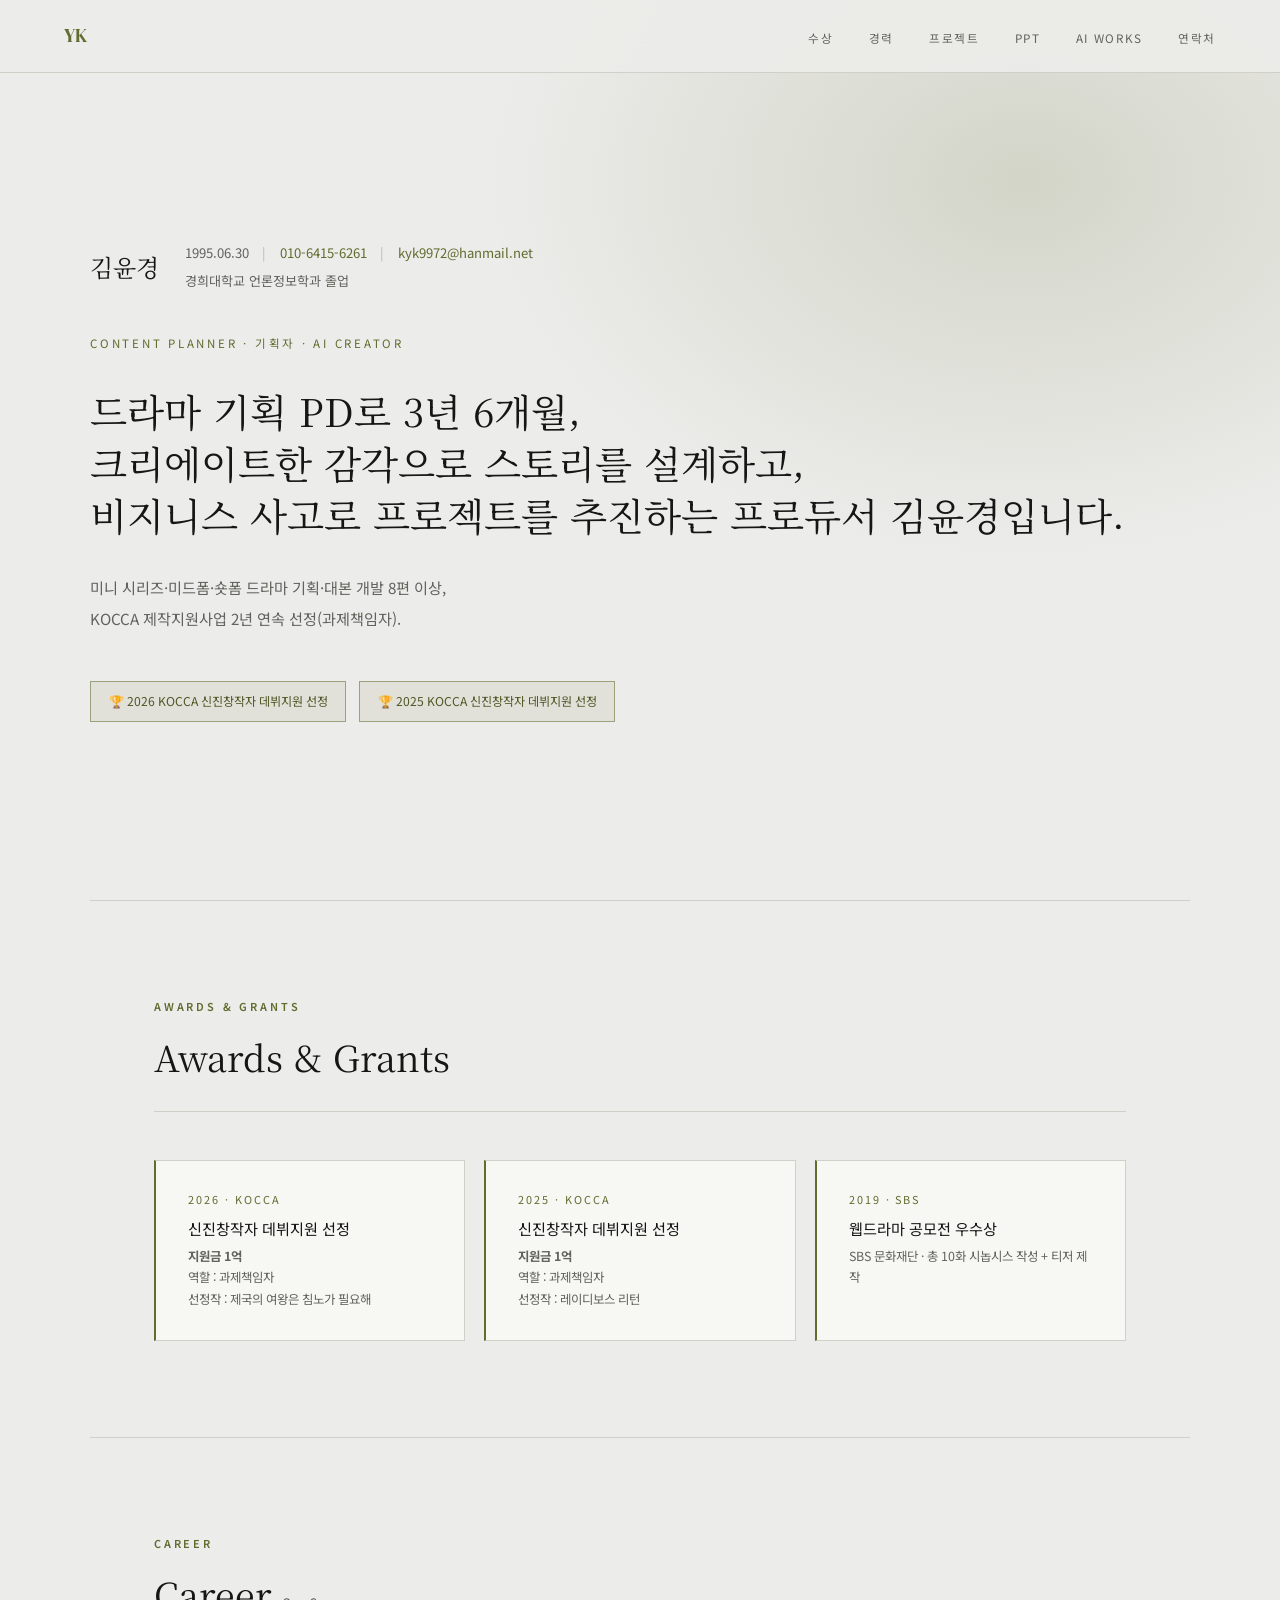
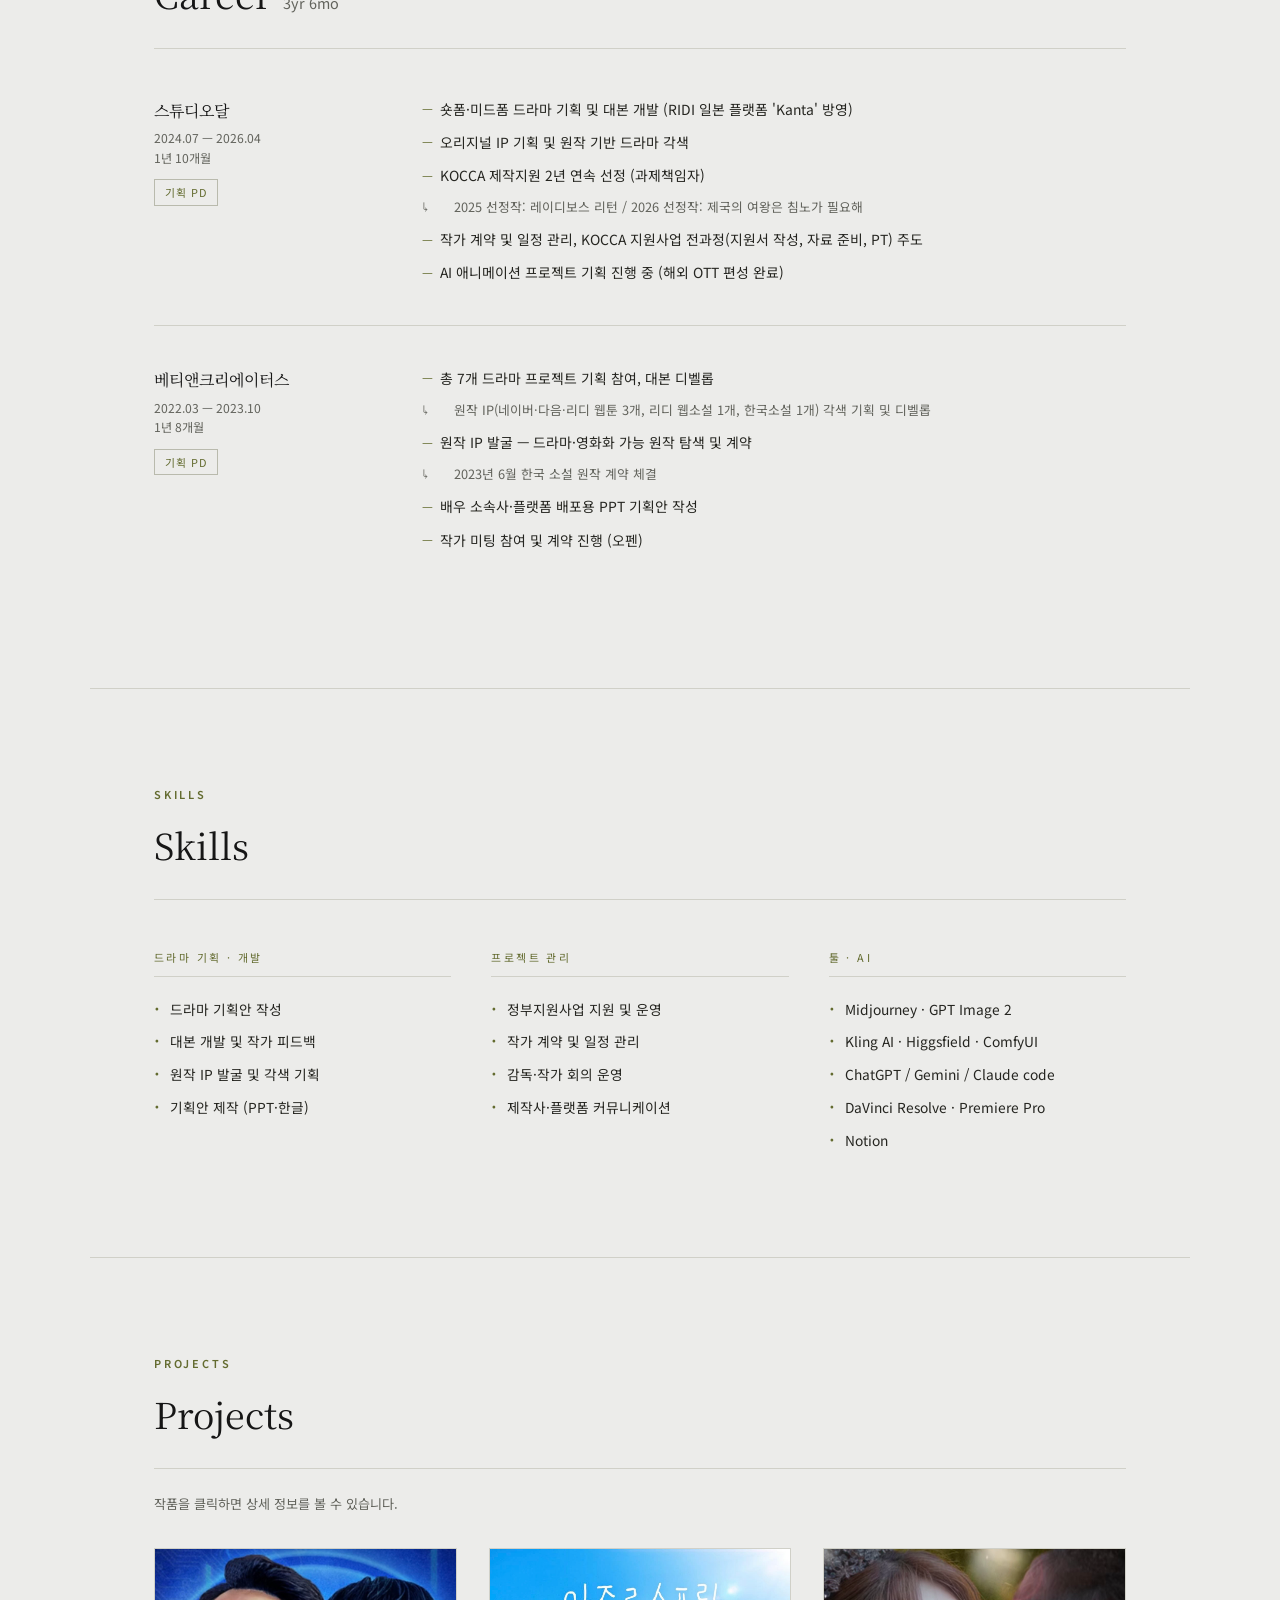
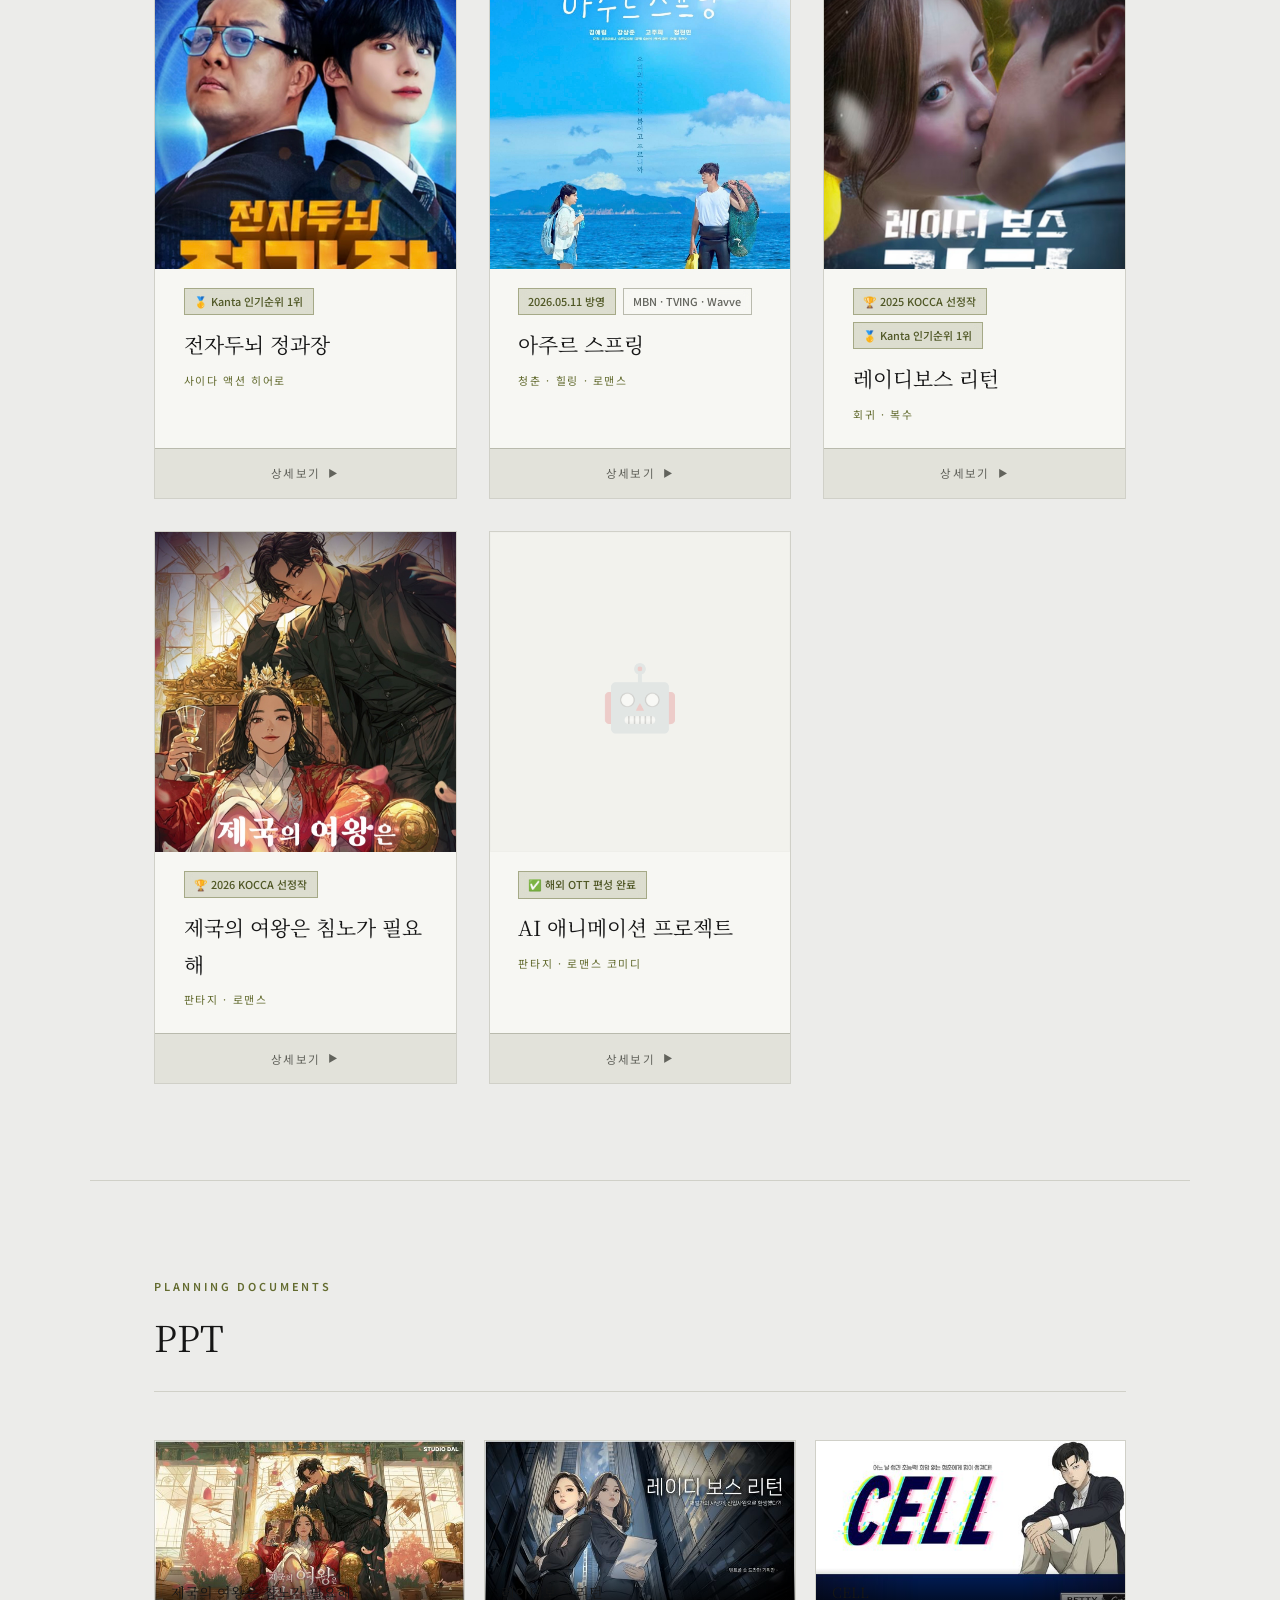
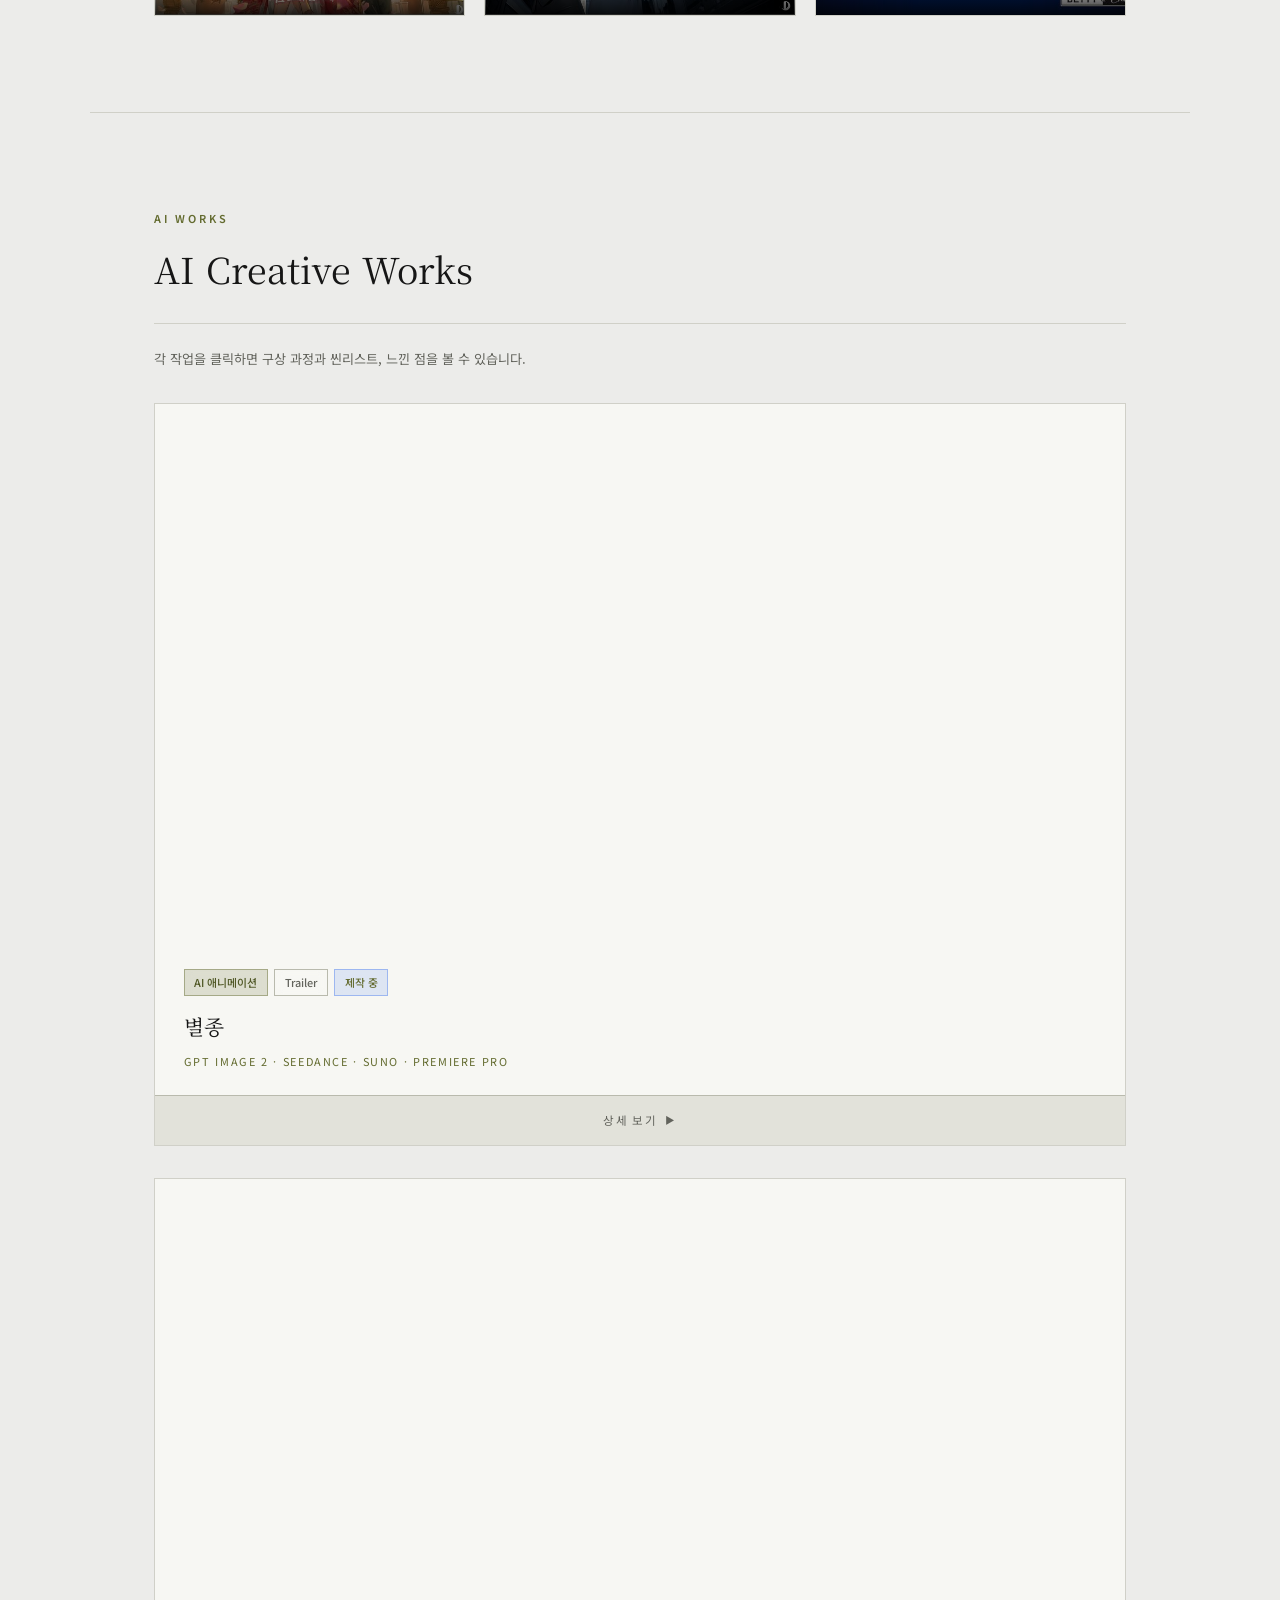
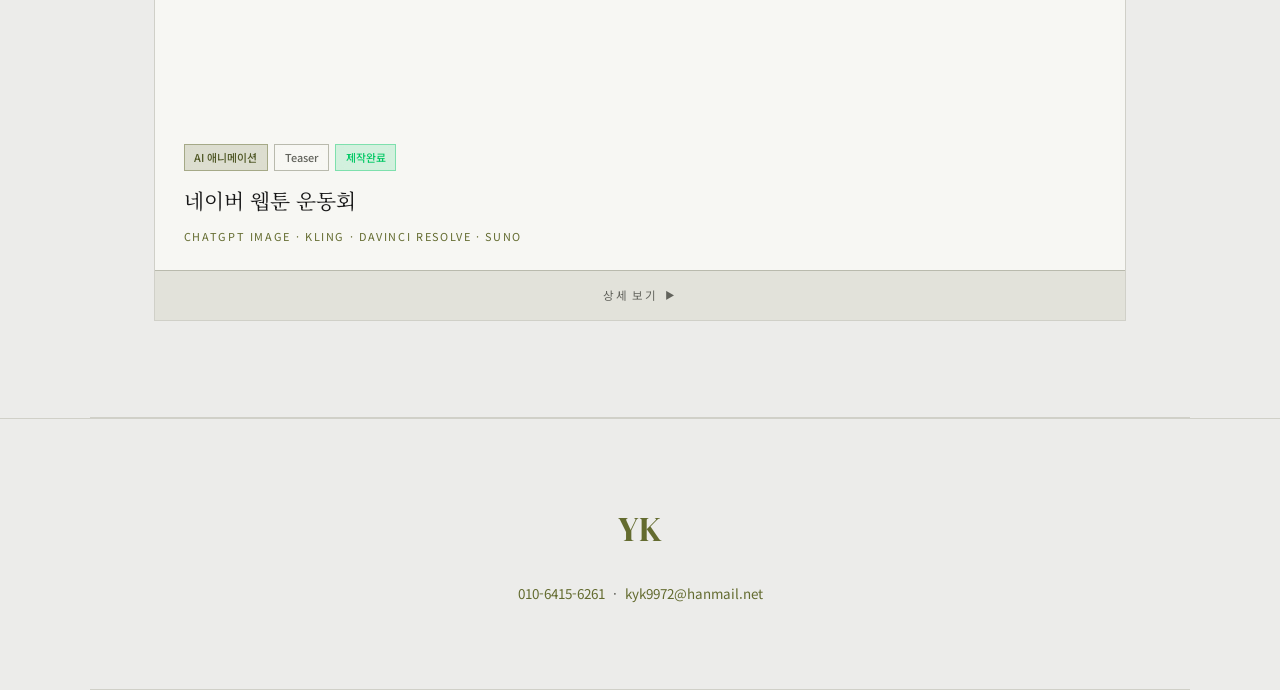
==== index.html @ 7121dbcb "Update studio dal career period" ====
<!DOCTYPE html>
<html lang="ko">
<head>
<meta charset="UTF-8">
<meta name="viewport" content="width=device-width, initial-scale=1.0">
<title>김윤경 | 기획자 · AI 크리에이터</title>
<link href="https://fonts.googleapis.com/css2?family=Noto+Serif+KR:wght@300;400;600&family=DM+Serif+Display:ital@0;1&family=Noto+Sans+KR:wght@300;400;500&display=swap" rel="stylesheet">
<style>
  :root {
    --bg:#ececea;--bg2:#f7f7f3;--bg3:#e2e2da;
    --cream:#161616;--gold:#636b2f;--gold-light:#4f5725;
    --text:#252520;--muted:#62635c;--border:#d0d0c8;--border2:#b9baad;
    --tx:#161616;
  }
  *{margin:0;padding:0;box-sizing:border-box;}
  html{scroll-behavior:smooth;}
  body{background:var(--bg);color:var(--text);font-family:'Noto Sans KR',sans-serif;font-weight:400;line-height:1.75;overflow-x:hidden;}

  nav{position:fixed;top:0;left:0;right:0;z-index:200;display:flex;justify-content:space-between;align-items:center;padding:1.2rem 4rem;background:rgba(236,236,234,0.92);backdrop-filter:blur(16px);border-bottom:1px solid var(--border);}
  .nav-logo{font-family:'DM Serif Display',serif;font-size:1.2rem;color:var(--gold);text-decoration:none;}
  .nav-links{display:flex;gap:2.2rem;list-style:none;}
  .nav-links a{color:var(--muted);text-decoration:none;font-size:0.73rem;letter-spacing:0.14em;text-transform:uppercase;transition:color 0.25s;}
  .nav-links a:hover{color:var(--gold);}

  .hero{min-height:100vh;display:flex;align-items:center;padding:9rem 4rem 5rem;position:relative;overflow:hidden;}
  .hero-bg{position:absolute;inset:0;pointer-events:none;background:radial-gradient(ellipse 60% 60% at 80% 20%,rgba(99,107,47,0.18) 0%,transparent 70%);}
  .hero-inner{max-width:1100px;margin:0 auto;width:100%;}
  .profile-info-bar{display:flex;align-items:center;gap:1.2rem;margin-bottom:2.5rem;opacity:0;animation:fadeUp 0.9s ease forwards 0.05s;} .pib-right{display:flex;flex-direction:column;gap:0.3rem;}
  .pib-name{font-family:'Noto Serif KR',serif;font-size:1.5rem;color:var(--cream);font-weight:400;margin-right:0.4rem;}
  .pib-divider{color:var(--border2);margin:0 0.6rem;}
  .pib-item{font-size:0.82rem;color:var(--muted);}
  .pib-item a{color:var(--gold);text-decoration:none;}
  .hero-eyebrow{font-size:0.72rem;letter-spacing:0.24em;text-transform:uppercase;color:var(--gold);margin-bottom:2rem;opacity:0;animation:fadeUp 0.9s ease forwards 0.1s;}
  .hero-title{font-family:'Noto Serif KR',serif;font-size:clamp(1.6rem,3vw,2.6rem);font-weight:400;line-height:1.35;color:var(--cream);margin-bottom:2rem;opacity:0;animation:fadeUp 0.9s ease forwards 0.3s;}
  .hero-title em{font-style:italic;color:var(--gold);font-family:'DM Serif Display',serif;}
  .hero-desc{font-size:0.95rem;color:var(--muted);max-width:520px;line-height:2;margin-bottom:3rem;opacity:0;animation:fadeUp 0.9s ease forwards 0.5s;}
  .hero-badges{display:flex;flex-wrap:wrap;gap:0.8rem;opacity:0;animation:fadeUp 0.9s ease forwards 0.7s;}
  .badge{display:inline-flex;align-items:center;gap:0.4rem;padding:0.55rem 1.1rem;border:1px solid rgba(99,107,47,0.55);font-size:0.76rem;color:var(--gold-light);background:rgba(99,107,47,0.08);}

  .sw{max-width:1100px;margin:0 auto;padding:6rem 4rem;}
  .sd{max-width:1100px;margin:0 auto;height:1px;background:var(--border);}
  .sl{font-size:0.68rem;letter-spacing:0.26em;text-transform:uppercase;color:var(--gold);margin-bottom:0.6rem;font-weight:600;}
  .st{font-family:'Noto Serif KR',serif;font-size:clamp(1.7rem,2.8vw,2.4rem);font-weight:400;color:var(--cream);margin-bottom:3rem;padding-bottom:1.4rem;border-bottom:1px solid var(--border);}

  .awards-grid{display:grid;grid-template-columns:repeat(auto-fit,minmax(260px,1fr));gap:1.2rem;}
  .award-card{padding:1.8rem 2rem;border:1px solid var(--border);border-left:2px solid var(--gold);background:var(--bg2);transition:transform 0.3s;}
  .award-card:hover{transform:translateX(5px);}
  .award-year{font-size:0.68rem;letter-spacing:0.18em;color:var(--gold);margin-bottom:0.4rem;text-transform:uppercase;}
  .award-name{font-size:0.95rem;color:var(--cream);font-weight:400;margin-bottom:0.25rem;}
  .award-sub{font-size:0.78rem;color:var(--muted);}

  .career-item{display:grid;grid-template-columns:220px 1fr;gap:3rem;padding:2.5rem 0;border-bottom:1px solid var(--border);}
  .career-item:first-child{padding-top:0;}
  .career-item:last-child{border-bottom:none;}
  .career-company{font-family:'Noto Serif KR',serif;font-size:1rem;color:var(--cream);font-weight:400;margin-bottom:0.3rem;}
  .career-period{font-size:0.76rem;color:var(--muted);line-height:1.6;}
  .career-tag{display:inline-block;margin-top:0.7rem;padding:0.18rem 0.6rem;border:1px solid var(--border2);font-size:0.68rem;color:var(--gold);letter-spacing:0.1em;}
  .cb{list-style:none;display:flex;flex-direction:column;gap:0.55rem;}
  .cb li{font-size:0.87rem;color:var(--text);padding-left:1.1rem;position:relative;}
  .cb li::before{content:'—';position:absolute;left:0;color:var(--gold);font-size:0.76rem;top:0.1rem;}
  .cb li.sub{font-size:0.8rem;color:var(--muted);padding-left:2rem;}
  .cb li.sub::before{content:'↳';color:var(--muted);}

  /* ── POSTER LIST ── */
  .poster-list{display:grid;grid-template-columns:repeat(auto-fill,minmax(260px,1fr));gap:2rem;}
  #aiworks .poster-list{grid-template-columns:repeat(auto-fill,minmax(480px,1fr));}
  #aiworks .poster-img-wrap{height:auto;aspect-ratio:16/9;}
  #aiworks .poster-img-wrap iframe{width:100%;height:100%;display:block;}

  /* ── COMFYUI SECTION ── */
  #comfyui .poster-list{grid-template-columns:1fr;gap:8rem;}
  #comfyui .poster-img-wrap{height:auto;aspect-ratio:16/7;}
  #comfyui .comfy-imgs{display:grid;grid-template-columns:1fr 1fr;gap:1rem;margin-top:1rem;}
  #comfyui .comfy-imgs img{width:100%;border-radius:4px;border:1px solid var(--border);}
  #comfyui .comfy-img-full img{width:100%;border-radius:4px;border:1px solid var(--border);margin-top:1rem;}

  .poster-item{border:1px solid var(--border);background:var(--bg2);overflow:hidden;display:flex;flex-direction:column;}
  .poster-item .poster-toggle{margin-top:auto;}

  /* 포스터 헤더 — 이미지 + 제목/배지만 */
  .poster-header{
    position:relative;
    cursor:pointer;
    overflow:hidden;
  }

  .poster-img-wrap{
    width:100%;
    height:320px;
    overflow:hidden;
    display:block;
  }
  .poster-img-wrap img{
    width:100%;height:100%;
    object-fit:cover;
    object-position:top center;
    display:block;
    transition:transform 0.6s ease;
  }
  .poster-header:hover .poster-img-wrap img{transform:scale(1.03);}

  /* 이미지 없는 카드용 */
  .poster-img-placeholder{
    width:100%;height:320px;
    background:var(--bg3);border:1px solid var(--border);
    display:flex;align-items:center;justify-content:center;
    font-size:4rem;opacity:0.2;
  }

  /* 항상 보이는 하단 정보 */
  .poster-info-bar{
    padding:1.2rem 1.8rem 1.5rem;
    background:var(--bg2);
  }
  .poster-badges-row{display:flex;flex-wrap:wrap;gap:0.4rem;margin-bottom:0.7rem;}
  .pbadge{display:inline-flex;align-items:center;gap:0.3rem;padding:0.2rem 0.6rem;font-size:0.68rem;font-weight:500;backdrop-filter:blur(4px);}
  .pbadge.gold{background:rgba(99,107,47,0.18);color:var(--gold-light);border:1px solid rgba(99,107,47,0.45);}
  .pbadge.silver{background:rgba(255,255,255,0.07);color:var(--muted);border:1px solid var(--border2);}
  .poster-name{font-family:'Noto Serif KR',serif;font-size:1.3rem;color:var(--cream);font-weight:400;margin-bottom:0.5rem;}
  .poster-genre{font-size:0.68rem;letter-spacing:0.15em;text-transform:uppercase;color:var(--gold);}

  .poster-toggle{
    display:flex;align-items:center;justify-content:center;gap:0.5rem;
    padding:0.9rem;
    background:var(--bg3);border-top:1px solid var(--border2);
    font-size:0.72rem;letter-spacing:0.12em;text-transform:uppercase;
    color:var(--muted);cursor:pointer;transition:background 0.2s,color 0.2s;
    user-select:none;
  }
  .poster-toggle:hover{background:var(--border2);color:var(--gold);}
  .poster-toggle .arrow{transition:transform 0.35s;font-size:0.6rem;}
  .poster-item.open .poster-toggle .arrow{transform:rotate(90deg);}
  .poster-item.open .poster-toggle{color:var(--gold);}

  /* 펼쳐지는 상세 */
  .poster-detail{
    max-height:0;overflow:hidden;
    transition:max-height 0.5s ease;
    border-top:none;
  }
  .poster-item.open .poster-detail{max-height:7000px;}
  .poster-detail-inner{padding:2rem 1.8rem 2rem;}
  .dtl{font-size:0.66rem;letter-spacing:0.2em;text-transform:uppercase;color:var(--gold);margin-bottom:0.7rem;margin-top:1.4rem;}
  .dtl:first-child{margin-top:0;}
  .dtxt{font-size:0.86rem;color:var(--text);line-height:1.9;}
  .dtxt.italic{font-style:italic;color:var(--cream);}
  .roles{display:flex;flex-wrap:wrap;gap:0.4rem;}
  .rc{padding:0.22rem 0.7rem;border:1px solid var(--border2);font-size:0.72rem;color:var(--text);}
  .dmeta{display:flex;flex-direction:column;gap:0.5rem;margin-top:0.3rem;}
  .dmeta-row{display:flex;gap:0.8rem;font-size:0.82rem;}
  .dmeta-label{color:var(--gold);min-width:3rem;font-size:0.72rem;letter-spacing:0.05em;}
  .dmeta-val{color:var(--text);}

  /* SCENARIO */
  .scn-list{display:flex;flex-direction:column;gap:1px;background:var(--border);border:1px solid var(--border);}
  .scn-card{background:var(--bg2);padding:2rem 2.5rem;cursor:pointer;transition:background 0.25s;display:flex;align-items:center;gap:2rem;position:relative;}
  .scn-card:hover{background:var(--bg3);}
  .scn-card::after{content:'+';position:absolute;right:2rem;color:var(--gold);font-size:1.1rem;transition:transform 0.3s;}
  .scn-card.open::after{transform:rotate(45deg);}
  .scn-num{font-family:'DM Serif Display',serif;font-size:3rem;color:var(--gold);line-height:1;min-width:2.5rem;}
  .scn-type{font-size:0.66rem;letter-spacing:0.18em;text-transform:uppercase;color:var(--gold);margin-bottom:0.3rem;}
  .scn-title{font-family:'Noto Serif KR',serif;font-size:1.15rem;color:var(--cream);font-weight:400;}
  .scn-detail{display:none;background:var(--bg3);border-top:1px solid var(--border);padding:1.8rem 2.5rem 1.8rem calc(2.5rem + 4.5rem);}
  .scn-detail.open{display:block;}

  .skills-grid{display:grid;grid-template-columns:repeat(auto-fit,minmax(230px,1fr));gap:2.5rem;}
  .sg-label{font-size:0.68rem;letter-spacing:0.22em;text-transform:uppercase;color:var(--gold);margin-bottom:1.2rem;padding-bottom:0.6rem;border-bottom:1px solid var(--border);}
  .si{font-size:0.86rem;color:var(--text);padding-left:1rem;position:relative;margin-bottom:0.55rem;}
  .si::before{content:'·';position:absolute;left:0;color:var(--gold);font-size:1.3rem;line-height:1.1;}

  footer{border-top:1px solid var(--border);padding:5rem 4rem;text-align:center;}
  .fn{font-family:'DM Serif Display',serif;font-size:2.2rem;color:var(--gold);margin-bottom:1.2rem;}
  .fi{font-size:0.84rem;color:var(--muted);line-height:2.2;}
  .fi a{color:var(--gold);text-decoration:none;}

  .reveal{opacity:0;transform:translateY(18px);transition:opacity 0.7s ease,transform 0.7s ease;}
  .reveal.visible{opacity:1;transform:translateY(0);}
  @keyframes fadeUp{from{opacity:0;transform:translateY(22px);}to{opacity:1;transform:translateY(0);}}

  @media(max-width:768px){
    nav{padding:1.1rem 1.5rem;}
    .nav-links{gap:1rem;}
    .nav-links a{font-size:0.66rem;}
    .hero{padding:7rem 1.5rem 3rem;}
    .sw{padding:4rem 1.5rem;}
    .career-item{grid-template-columns:1fr;gap:1rem;}
    footer{padding:3.5rem 1.5rem;}
  }

  .ppt-grid{
    display:grid;
    grid-template-columns:repeat(3,1fr);
    gap:0.6rem;
  }
  .ppt-grid img{
    width:100%;
    height:100%;
    object-fit:cover;
    display:block;
    transition:opacity 0.3s;
  }
  .ppt-grid img:hover{opacity:0.85;}
  @media(max-width:768px){.ppt-grid{grid-template-columns:repeat(2,1fr);}}


  .ppt-grid{display:grid;grid-template-columns:repeat(3,1fr);gap:1.2rem;}
  .ppt-thumb{position:relative;cursor:pointer;overflow:hidden;border:1px solid var(--border);}
  .ppt-thumb img{width:100%;display:block;transition:transform 0.4s;}
  .ppt-thumb:hover img{transform:scale(1.04);}
  .ppt-thumb-label{position:absolute;bottom:0;left:0;right:0;padding:0.7rem 1rem;background:linear-gradient(transparent,rgba(0,0,0,0.8));font-family:'Noto Serif KR',serif;font-size:0.88rem;color:var(--cream);}
  .lb-overlay{display:none;position:fixed;inset:0;z-index:1000;background:rgba(0,0,0,0.93);align-items:center;justify-content:center;}
  .lb-overlay.active{display:flex;}
  .lb-img{max-width:88vw;max-height:86vh;object-fit:contain;display:block;}
  .lb-close{position:fixed;top:1.5rem;right:2rem;font-size:2rem;color:var(--muted);cursor:pointer;z-index:1001;}
  .lb-close:hover{color:var(--cream);}
  .lb-arrow{position:fixed;top:50%;transform:translateY(-50%);font-size:2.5rem;color:var(--muted);cursor:pointer;z-index:1001;padding:1rem;user-select:none;}
  .lb-arrow:hover{color:var(--gold);}
  .lb-prev{left:0.5rem;}.lb-next{right:0.5rem;}
  .lb-counter{position:fixed;bottom:1.5rem;left:50%;transform:translateX(-50%);font-size:0.78rem;color:var(--muted);letter-spacing:0.12em;}
  @media(max-width:768px){.ppt-grid{grid-template-columns:1fr;}}

  /* ── AI WORKS PROCESS ── */
  .aiw-section{margin-bottom:2rem;}
  .aiw-section:last-child{margin-bottom:0;}
  .aiw-num{font-family:'DM Serif Display',serif;font-size:2rem;color:var(--border2);line-height:1;margin-bottom:0.3rem;}
  .aiw-flow{display:flex;flex-wrap:wrap;align-items:center;gap:0.4rem;margin-top:0.8rem;}
  .flow-step{padding:0.3rem 0.8rem;border:1px solid var(--border2);font-size:0.72rem;color:var(--text);letter-spacing:0.05em;}
  .flow-arrow{color:var(--gold);font-size:0.8rem;}
  .aiw-tags{display:flex;flex-wrap:wrap;gap:0.4rem;margin-top:0.8rem;}
  .aiw-tag{padding:0.18rem 0.65rem;background:rgba(99,107,47,0.1);border:1px solid rgba(99,107,47,0.35);font-size:0.68rem;color:var(--gold-light);letter-spacing:0.06em;}
  .aiw-status{display:inline-block;margin-top:1rem;padding:0.2rem 0.7rem;font-size:0.66rem;letter-spacing:0.18em;text-transform:uppercase;font-weight:600;}
  .aiw-status.done{background:rgba(99,107,47,0.15);color:var(--gold);border:1px solid rgba(99,107,47,0.45);}
  .aiw-status.wip{background:rgba(255,255,255,0.05);color:var(--muted);border:1px solid var(--border2);}
  .aiw-meta{font-size:0.72rem;color:var(--muted);letter-spacing:0.08em;margin-bottom:1.8rem;padding-bottom:1rem;border-bottom:1px solid var(--border);}

  /* ── IMAGE SECTIONS ── */
  .img-section-label{font-size:0.6rem;letter-spacing:0.2em;color:var(--gold);margin:1.2rem 0 0.5rem;text-transform:uppercase;}
  .img-section-label:first-child{margin-top:0;}
  .img-sublabel{font-size:0.58rem;letter-spacing:0.14em;color:var(--muted);margin:0.9rem 0 0.4rem;text-transform:uppercase;}
  .img-grid-2{display:grid;grid-template-columns:1fr 1fr;gap:0.5rem;margin-bottom:0.8rem;}
  .img-grid-4{display:grid;grid-template-columns:1fr 1fr;gap:0.5rem;margin-bottom:0.8rem;}
  .img-wrap{overflow:hidden;border-radius:3px;background:var(--bg3);}
  .img-wrap-land{aspect-ratio:16/9;}
  .img-wrap-sq{aspect-ratio:1/1;}
  .img-wrap img{width:100%;height:100%;object-fit:cover;display:block;transition:opacity 0.3s;}
  .img-wrap img:hover{opacity:0.85;}
  .img-caption{font-size:0.6rem;color:var(--muted);text-align:center;margin-top:0.25rem;letter-spacing:0.06em;}
  .bonus-clip video{width:100%;display:block;border-radius:3px;margin-top:0.5rem;}


  /* ── COMFYUI SECTION ── */
  #comfyui .poster-list{grid-template-columns:repeat(auto-fill,minmax(480px,1fr));}
  #comfyui .poster-img-wrap{height:auto;}
  #comfyui .poster-img-wrap img{width:100%;height:auto;display:block;}
  /* ── COMFYUI CUSTOM LAYOUT ── */
  .cfy-wrap{display:flex;flex-direction:column;gap:2rem;}
  .cfy-hero{position:relative;border-radius:6px;overflow:hidden;border:1px solid var(--border);}
  .cfy-hero img{width:100%;display:block;max-height:420px;object-fit:cover;object-position:center top;}
  .cfy-hero-overlay{position:absolute;inset:0;background:linear-gradient(to top,rgba(10,10,10,0.85) 0%,rgba(10,10,10,0.1) 55%,transparent 100%);}
  .cfy-hero-foot{position:absolute;bottom:1.4rem;left:1.6rem;right:1.6rem;display:flex;align-items:flex-end;justify-content:space-between;}
  .cfy-hero-title{font-family:'DM Serif Display',serif;font-size:1.5rem;color:var(--cream);letter-spacing:0.02em;}
  .cfy-hero-tags{display:flex;gap:0.5rem;flex-wrap:wrap;justify-content:flex-end;}
  .cfy-tag{font-size:0.62rem;letter-spacing:0.12em;text-transform:uppercase;padding:0.22rem 0.65rem;border-radius:2px;}
  .cfy-tag.cyan{background:rgba(99,107,47,0.12);color:var(--gold);border:1px solid rgba(99,107,47,0.35);}
  .cfy-tag.muted{background:rgba(255,255,255,0.06);color:var(--muted);border:1px solid var(--border2);}

  .cfy-block{background:var(--bg2);border:1px solid var(--border);padding:1.6rem 1.8rem;}
  .cfy-block-label{font-size:0.6rem;letter-spacing:0.22em;text-transform:uppercase;color:var(--gold);margin-bottom:1.1rem;display:flex;align-items:center;gap:0.6rem;}
  .cfy-block-label::after{content:'';flex:1;height:1px;background:rgba(99,107,47,0.2);}

  .cfy-pipeline{display:flex;align-items:center;gap:0.5rem;flex-wrap:wrap;}
  .cfy-node{font-size:0.7rem;font-weight:600;letter-spacing:0.07em;padding:0.4rem 1rem;border:1px solid rgba(99,107,47,0.35);color:var(--gold);background:rgba(99,107,47,0.07);border-radius:3px;white-space:nowrap;}
  .cfy-arr{color:var(--gold);font-size:0.75rem;opacity:0.7;}
  .cfy-pipe-desc{font-size:0.78rem;color:var(--muted);line-height:1.85;margin-top:1.1rem;}

  .cfy-grid{display:grid;grid-template-columns:1fr 1fr;gap:1px;background:var(--border);}
  .cfy-card{background:var(--bg2);padding:1.4rem 1.6rem;border-left:2px solid rgba(99,107,47,0.5);}
  .cfy-card-name{font-size:0.68rem;font-weight:700;letter-spacing:0.1em;color:var(--gold);margin-bottom:0.2rem;}
  .cfy-card-role{font-size:0.72rem;font-weight:500;color:var(--cream);margin-bottom:0.6rem;}
  .cfy-card-desc{font-size:0.76rem;color:var(--muted);line-height:1.85;}

  .cfy-params{display:flex;gap:0.5rem;flex-wrap:wrap;}
  .cfy-param{display:flex;flex-direction:column;gap:0.15rem;padding:0.6rem 1rem;border:1px solid var(--border2);background:var(--bg);}
  .cfy-param-key{font-size:0.58rem;letter-spacing:0.14em;text-transform:uppercase;color:var(--muted);}
  .cfy-param-val{font-size:0.82rem;color:var(--cream);font-weight:500;}

  .cfy-thoughts{border-left:3px solid var(--gold);padding:1.1rem 1.4rem;background:rgba(99,107,47,0.06);}
  .cfy-thoughts p{font-size:0.82rem;color:var(--muted);line-height:1.9;}
  .cfy-meta{font-size:0.68rem;color:var(--muted);letter-spacing:0.1em;margin-bottom:1.5rem;padding-bottom:1rem;border-bottom:1px solid var(--border);}
</style>
</head>
<body>

<nav>
  <a class="nav-logo" href="#hero">YK</a>
  <ul class="nav-links">
    <li><a href="#awards">수상</a></li>
    <li><a href="#career">경력</a></li>
    <li><a href="#projects">프로젝트</a></li>
    <li><a href="#ppt">PPT</a></li>
    <li><a href="#aiworks">AI Works</a></li>
    <li><a href="#contact">연락처</a></li>
  </ul>
</nav>

<div class="hero" id="hero">
  <div class="hero-bg"></div>
  <div class="hero-inner">
    <div class="profile-info-bar">
      <span class="pib-name">김윤경</span>
      <div class="pib-right">
        <span class="pib-item">1995.06.30 <span class="pib-divider">|</span> <a href="tel:010-6415-6261">010-6415-6261</a> <span class="pib-divider">|</span> <a href="mailto:kyk9972@hanmail.net">kyk9972@hanmail.net</a></span>
        <span class="pib-item">경희대학교 언론정보학과 졸업</span>
      </div>
    </div>
    <p class="hero-eyebrow">Content Planner · 기획자 · AI Creator</p>
    <h1 class="hero-title">드라마 기획 PD로 3년 6개월,<br>크리에이트한 감각으로 스토리를 설계하고,<br>비지니스 사고로 프로젝트를 추진하는 프로듀서 김윤경입니다.</h1>
    <p class="hero-desc">미니 시리즈·미드폼·숏폼 드라마 기획·대본 개발 8편 이상,<br>KOCCA 제작지원사업 2년 연속 선정(과제책임자).</p>
    <div class="hero-badges">
      <div class="badge">🏆 2026 KOCCA 신진창작자 데뷔지원 선정</div>
      <div class="badge">🏆 2025 KOCCA 신진창작자 데뷔지원 선정</div>
    </div>
  </div>
</div>

<div class="sd"></div>

<div class="sw" id="awards">
  <p class="sl">Awards & Grants</p>
  <h2 class="st">Awards & Grants</h2>
  <div class="awards-grid reveal">
    <div class="award-card">
      <p class="award-year">2026 · KOCCA</p>
      <p class="award-name">신진창작자 데뷔지원 선정</p>
      <p class="award-sub"><strong>지원금 1억</strong><br>역할 : 과제책임자<br>선정작 : 제국의 여왕은 침노가 필요해</p>
    </div>
    <div class="award-card">
      <p class="award-year">2025 · KOCCA</p>
      <p class="award-name">신진창작자 데뷔지원 선정</p>
      <p class="award-sub"><strong>지원금 1억</strong><br>역할 : 과제책임자<br>선정작 : 레이디보스 리턴</p>
    </div>
    <div class="award-card">
      <p class="award-year">2019 · SBS</p>
      <p class="award-name">웹드라마 공모전 우수상</p>
      <p class="award-sub">SBS 문화재단 · 총 10화 시놉시스 작성 + 티저 제작
    </div>
  </div>
</div>

<div class="sd"></div>

<div class="sw" id="career">
  <p class="sl">Career</p>
  <h2 class="st">Career <span style="font-size:0.9rem;color:var(--muted);font-family:'Noto Sans KR';">3yr 6mo</span></h2>
  <div class="reveal">
    <div class="career-item">
      <div>
        <p class="career-company">스튜디오달</p>
        <p class="career-period">2024.07 — 2026.04<br>1년 10개월</p>
        <span class="career-tag">기획 PD</span>
      </div>
      <ul class="cb">
        <li>숏폼·미드폼 드라마 기획 및 대본 개발 (RIDI 일본 플랫폼 'Kanta' 방영)</li>
        <li>오리지널 IP 기획 및 원작 기반 드라마 각색</li>
        <li>KOCCA 제작지원 2년 연속 선정 (과제책임자)</li>
        <li class="sub">2025 선정작: 레이디보스 리턴 / 2026 선정작: 제국의 여왕은 침노가 필요해</li>
        <li>작가 계약 및 일정 관리, KOCCA 지원사업 전과정(지원서 작성, 자료 준비, PT) 주도 </li>
        <li>AI 애니메이션 프로젝트 기획 진행 중 (해외 OTT 편성 완료)</li>
      </ul>
    </div>
    <div class="career-item">
      <div>
        <p class="career-company">베티앤크리에이터스</p>
        <p class="career-period">2022.03 — 2023.10<br>1년 8개월</p>
        <span class="career-tag">기획 PD</span>
      </div>
      <ul class="cb">
        <li>총 7개 드라마 프로젝트 기획 참여, 대본 디벨롭</li>
          <li class="sub"> 원작 IP(네이버·다음·리디 웹툰 3개, 리디 웹소설 1개, 한국소설 1개) 각색 기획 및 디벨롭</li>
        <li>원작 IP 발굴 — 드라마·영화화 가능 원작 탐색 및 계약</li>
        <li class="sub">2023년 6월 한국 소설 원작 계약 체결</li>
        <li>배우 소속사·플랫폼 배포용 PPT 기획안 작성 </li>
        <li>작가 미팅 참여 및 계약 진행 (오펜)</li>
      </ul>
    </div>
  </div>
</div>

<div class="sd"></div>

<div class="sw" id="skills">
  <p class="sl">Skills</p>
  <h2 class="st">Skills</h2>
  <div class="skills-grid reveal">
    <div>
      <p class="sg-label">드라마 기획 · 개발</p>
      <p class="si">드라마 기획안 작성</p>
      <p class="si">대본 개발 및 작가 피드백</p>
      <p class="si">원작 IP 발굴 및 각색 기획</p>
      <p class="si">기획안 제작 (PPT·한글)</p>
    </div>
    <div>
      <p class="sg-label">프로젝트 관리</p>
      <p class="si">정부지원사업 지원 및 운영</p>
      <p class="si">작가 계약 및 일정 관리</p>
      <p class="si">감독·작가 회의 운영</p>
      <p class="si">제작사·플랫폼 커뮤니케이션</p>
    </div>
    <div>
      <p class="sg-label">툴 · AI</p>
      <p class="si">Midjourney · GPT Image 2</p>
      <p class="si">Kling AI · Higgsfield · ComfyUI</p>
      <p class="si">ChatGPT / Gemini / Claude code</p>
      <p class="si">DaVinci Resolve · Premiere Pro</p>
      <p class="si">Notion</p>
    </div>
  </div>
</div>

<div class="sd"></div>

<div class="sw" id="projects">
  <p class="sl">Projects</p>
  <h2 class="st">Projects</h2>
  <p style="font-size:0.82rem;color:var(--muted);margin-top:-1.5rem;margin-bottom:2rem;">작품을 클릭하면 상세 정보를 볼 수 있습니다.</p>

  <div class="poster-list reveal">

    <!-- 전자두뇌 정과장 -->
    <div class="poster-item" id="pi-jung">
      <div class="poster-header">
        <div class="poster-img-wrap">
          <img src="[data-uri]" alt="전자두뇌 정과장">
        </div>
        <div class="poster-info-bar">
          <div class="poster-badges-row">
            <span class="pbadge gold">🥇 Kanta 인기순위 1위</span>
          </div>
          <p class="poster-name">전자두뇌 정과장</p>
          <p class="poster-genre">사이다 액션 히어로</p>
        </div>
      </div>
      <div class="poster-toggle" onclick="togglePoster('pi-jung')">
        상세보기 <span class="arrow">▶</span>
      </div>
      <div class="poster-detail">
        <div class="poster-detail-inner">
          <p class="dtl" style="margin-top:0;">예고편</p>
          <video controls style="width:100%;max-width:480px;display:block;margin-bottom:1rem;" playsinline>
            <source src="junggwajang.mp4" type="video/mp4">
          </video>
          <p class="dtl">기본 정보</p>
          <div class="dmeta">
            <div class="dmeta-row"><span class="dmeta-label">형식</span><span class="dmeta-val">숏폼 · 2분 × 30화</span></div>
            <div class="dmeta-row"><span class="dmeta-label">플랫폼</span><span class="dmeta-val">Kanta (일본)</span></div>
            <div class="dmeta-row"><span class="dmeta-label">출연</span><span class="dmeta-val">에이티즈 윤호, 정준하</span></div>
            <div class="dmeta-row"><span class="dmeta-label">방영</span><span class="dmeta-val">2025.07</span></div>
          </div>
          <p class="dtl">로그라인</p>
          <p class="dtxt italic">"예스전자 만년과장 정과장이 스마트 안경 '전자두뇌 알파'를 통해 엄청난 능력을 얻게 되면서, 에스전자 내 부조리와 악인들을 타파하는 유쾌통쾌 오피스 활극"</p>
          <p class="dtl">역할</p>
          <div class="roles">
            <span class="rc">아이템 기획</span><span class="rc">전체 시놉 및 줄거리 작성</span>
            <span class="rc">외부 배포용 기획안 작성</span><span class="rc">대본 디벨롭</span>
          </div>
        </div>
      </div>
    </div>

    <!-- 레이디보스 리턴 -->
    <div class="poster-item" id="pi-azure">
      <div class="poster-header">
        <div class="poster-img-wrap">
          <img src="[data-uri]" alt="아주르 스프링">
        </div>
        <div class="poster-info-bar">
          <div class="poster-badges-row">
            <span class="pbadge gold">2026.05.11 방영</span>
            <span class="pbadge silver">MBN · TVING · Wavve</span>
          </div>
          <p class="poster-name">아주르 스프링</p>
          <p class="poster-genre">청춘 · 힐링 · 로맨스</p>
        </div>
      </div>
      <div class="poster-toggle" onclick="togglePoster('pi-azure')">
        상세보기 <span class="arrow">▶</span>
      </div>
      <div class="poster-detail">
        <div class="poster-detail-inner">
          <p class="dtl">기본 정보</p>
          <div class="dmeta">
            <div class="dmeta-row"><span class="dmeta-label">형식</span><span class="dmeta-val">미드폼 · 30분 × 6화</span></div>
            <div class="dmeta-row"><span class="dmeta-label">출연</span><span class="dmeta-val">레드벨벳 예리, 강상준</span></div>
            <div class="dmeta-row"><span class="dmeta-label">방영</span><span class="dmeta-val">2026.05.11</span></div>
            <div class="dmeta-row"><span class="dmeta-label">플랫폼</span><span class="dmeta-val">MBN · TVING · Wavve</span></div>
          </div>
          <p class="dtl">로그라인</p>
          <p class="dtxt italic">"모든 것을 잃고 고향 통영으로 내려온 전 수영선수 안나가 해남 덕현을 만나 물질을 배우고, 직접 잡은 해산물로 만든 음식을 먹으며 서서히 삶을 회복해나가는 청춘 힐링 드라마"</p>
          <p class="dtl">역할</p>
          <div class="roles">
            <span class="rc">웹툰 원작 각색</span><span class="rc">전체 캐릭터·줄거리 구상</span>
            <span class="rc">회별 줄거리 작성</span><span class="rc">대본 디벨롭</span>
          </div>
        </div>
      </div>
    </div>

    <!-- AI 애니메이션 -->
    <div class="poster-item" id="pi-lady">
      <div class="poster-header">
        <div class="poster-img-wrap">
          <img src="[data-uri]" alt="레이디보스 리턴">
        </div>
        <div class="poster-info-bar">
          <div class="poster-badges-row">
            <span class="pbadge gold">🏆 2025 KOCCA 선정작</span>
            <span class="pbadge gold">🥇 Kanta 인기순위 1위</span>
          </div>
          <p class="poster-name">레이디보스 리턴</p>
          <p class="poster-genre">회귀 · 복수</p>
        </div>
      </div>
      <div class="poster-toggle" onclick="togglePoster('pi-lady')">
        상세보기 <span class="arrow">▶</span>
      </div>
      <div class="poster-detail">
        <div class="poster-detail-inner">
<p class="dtl" style="margin-top:0;">예고편</p>
          <video controls style="width:100%;max-width:480px;display:block;margin-bottom:1rem;" playsinline>
            <source src="ladyboss.mp4" type="video/mp4">
          </video>
                    <p class="dtl">기본 정보</p>
          <div class="dmeta">
            <div class="dmeta-row"><span class="dmeta-label">형식</span><span class="dmeta-val">숏폼 · 2분 × 30화</span></div>
            <div class="dmeta-row"><span class="dmeta-label">플랫폼</span><span class="dmeta-val">Kanta (일본)</span></div>
            <div class="dmeta-row"><span class="dmeta-label">출연</span><span class="dmeta-val">곽시양, 이엘리야</span></div>
            <div class="dmeta-row"><span class="dmeta-label">방영</span><span class="dmeta-val">2025.11</span></div>
          </div>
          <p class="dtl">로그라인</p>
          <p class="dtxt italic">"오너가에 배신당해 죽임을 당한 DS전자 경전실장 최주연, 20년 전 신입사원 때로 회귀해 복수를 계획한다. 인생 2회차, 모든 걸 알고 있는 레이디 보스의 귀환!"</p>
          <p class="dtl">역할</p>
          <div class="roles">
            <span class="rc">KOCCA 지원사업 전과정 운영</span>
            <span class="rc">아이템 기획</span><span class="rc">전체 시놉 및 줄거리 작성</span>
            <span class="rc">대본 디벨롭</span>
          </div>
        </div>
      </div>
    </div>

    <!-- 제국의 여왕은 침노가 필요해 -->
    <div class="poster-item" id="pi-jeguk">
      <div class="poster-header">
        <div class="poster-img-wrap">
          <img src="[data-uri]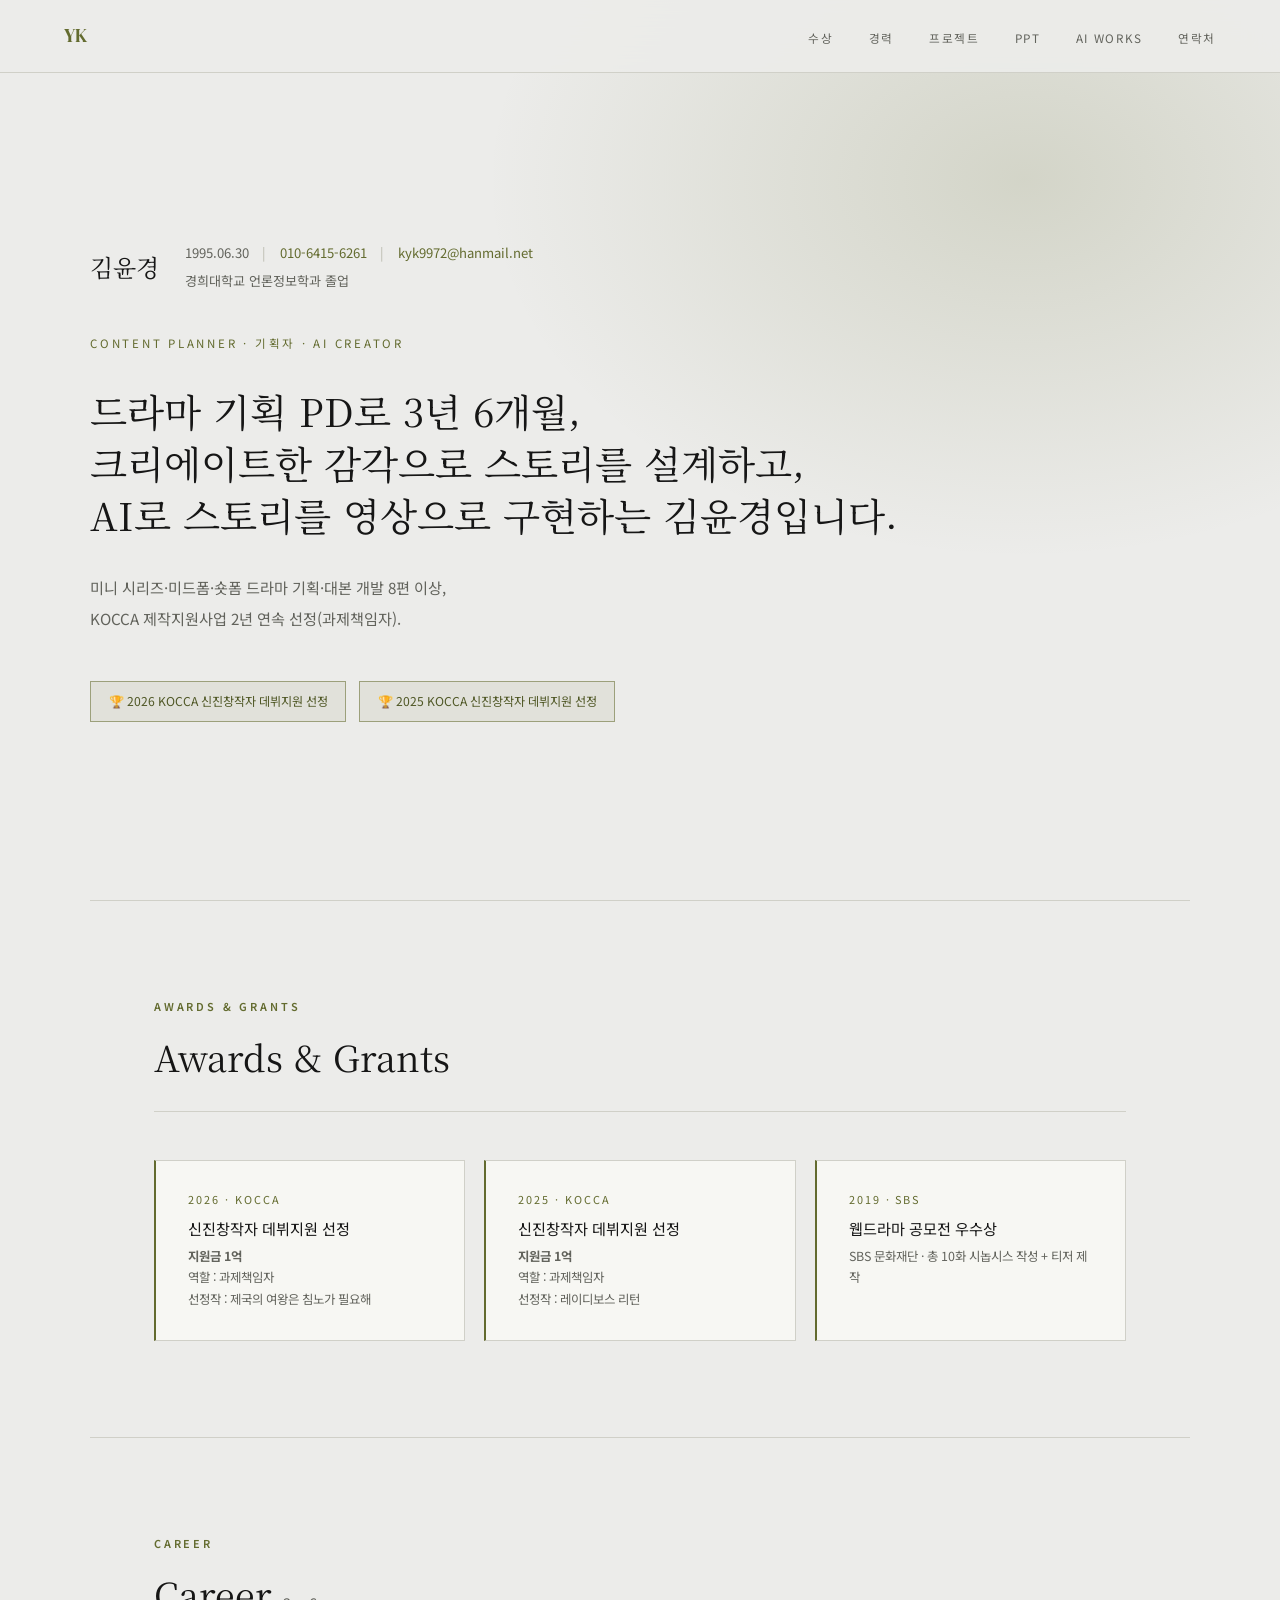
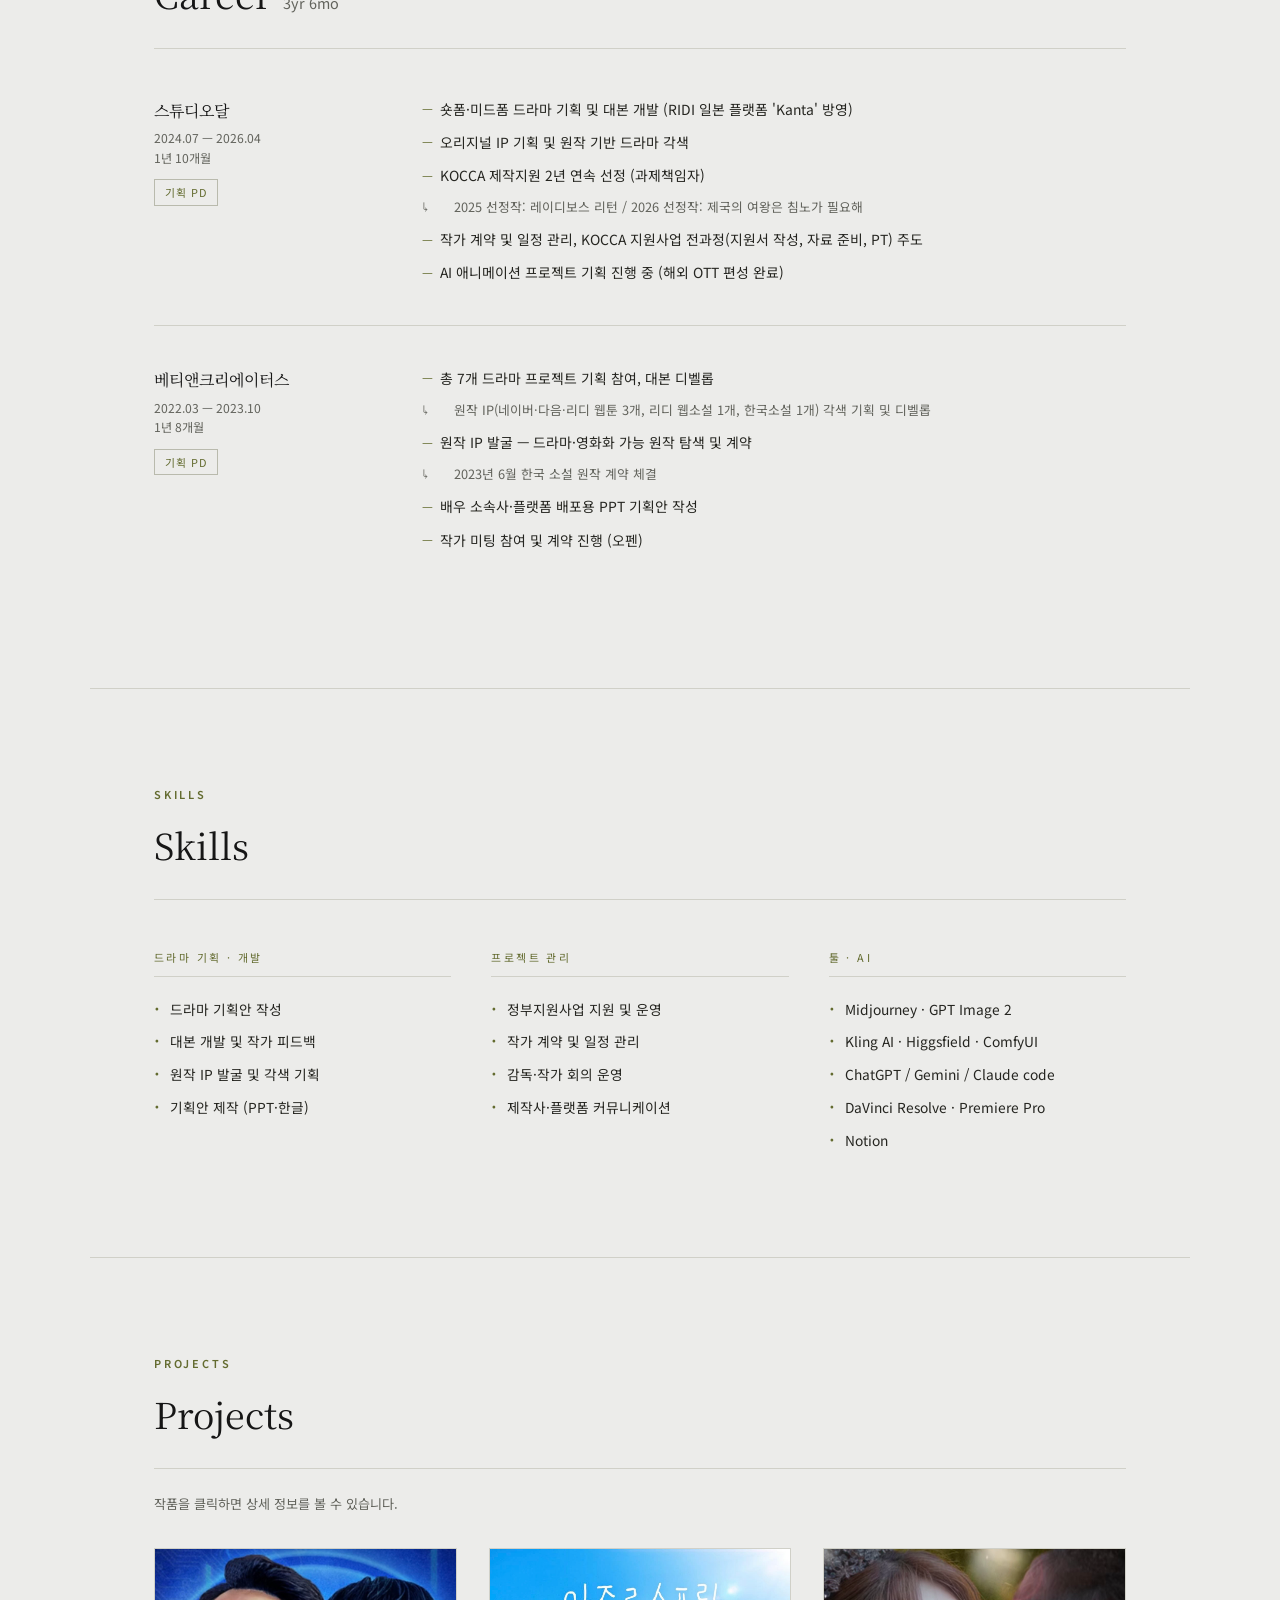
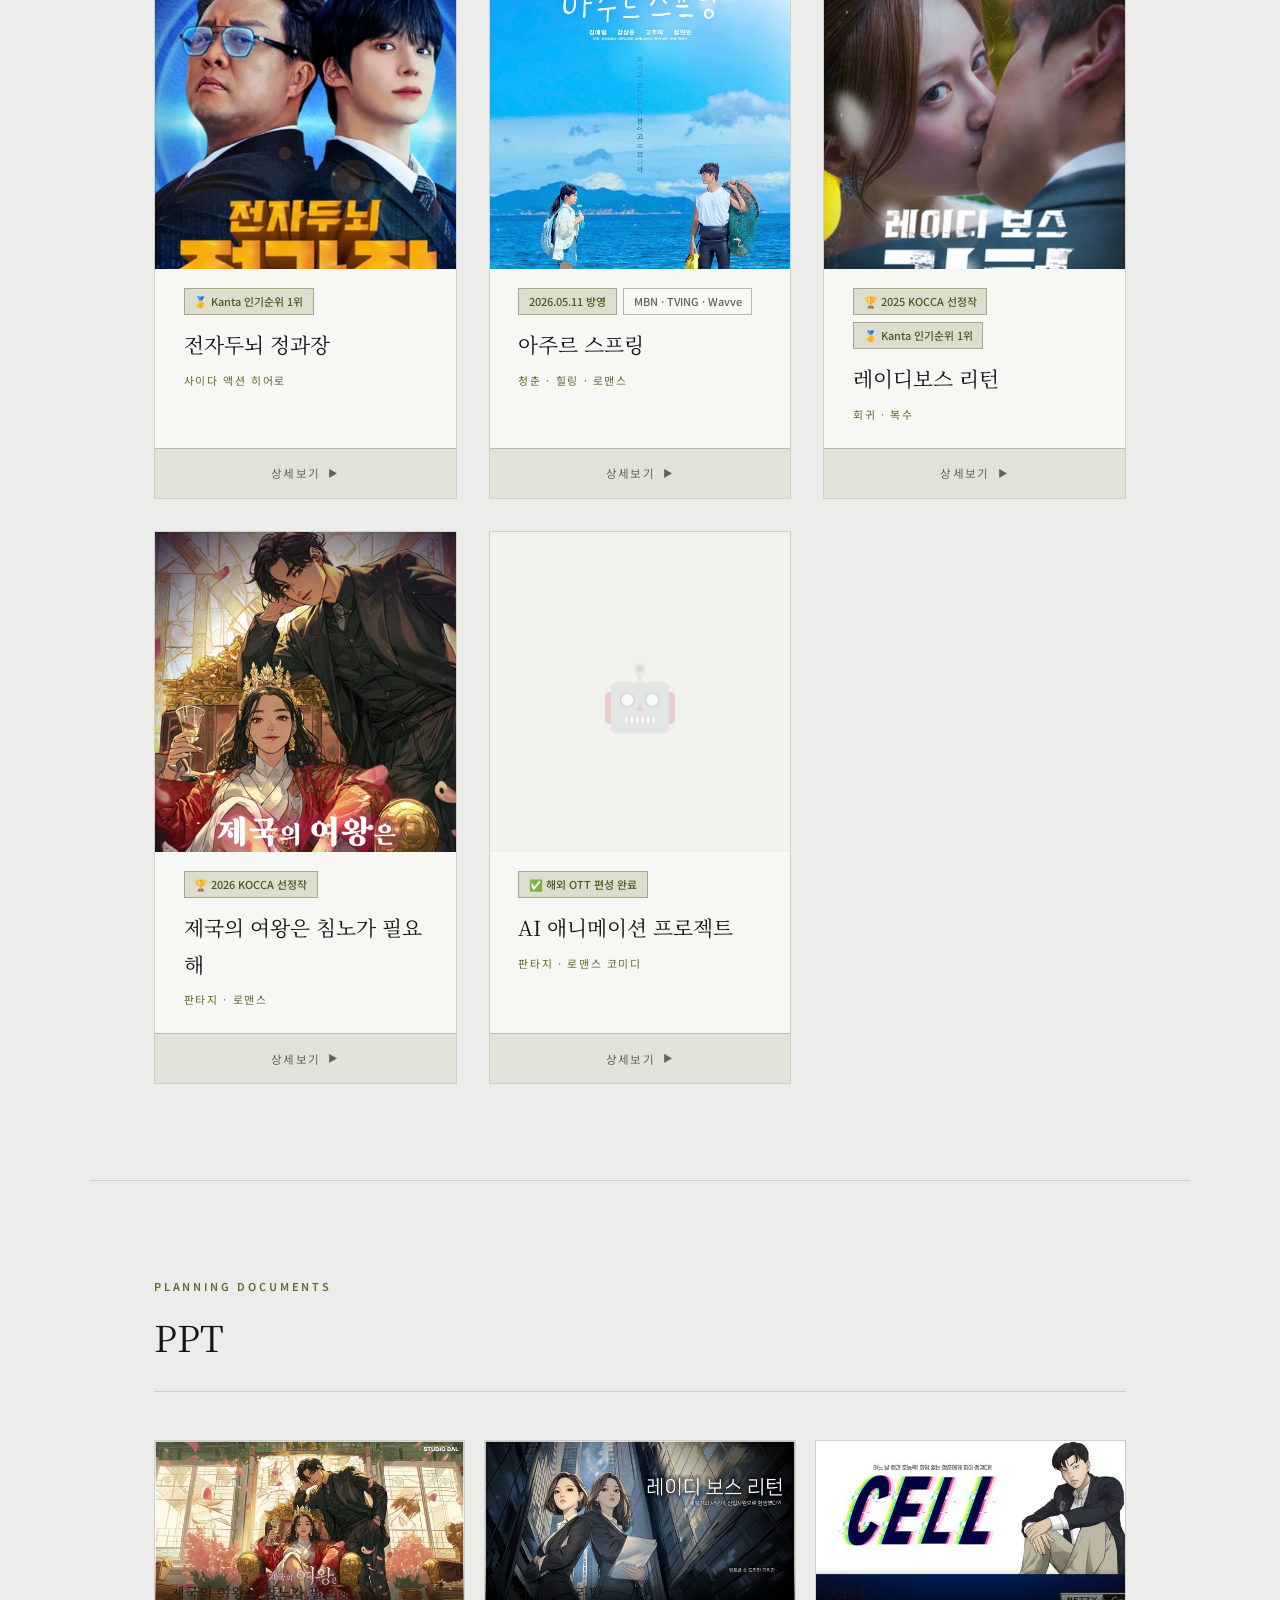
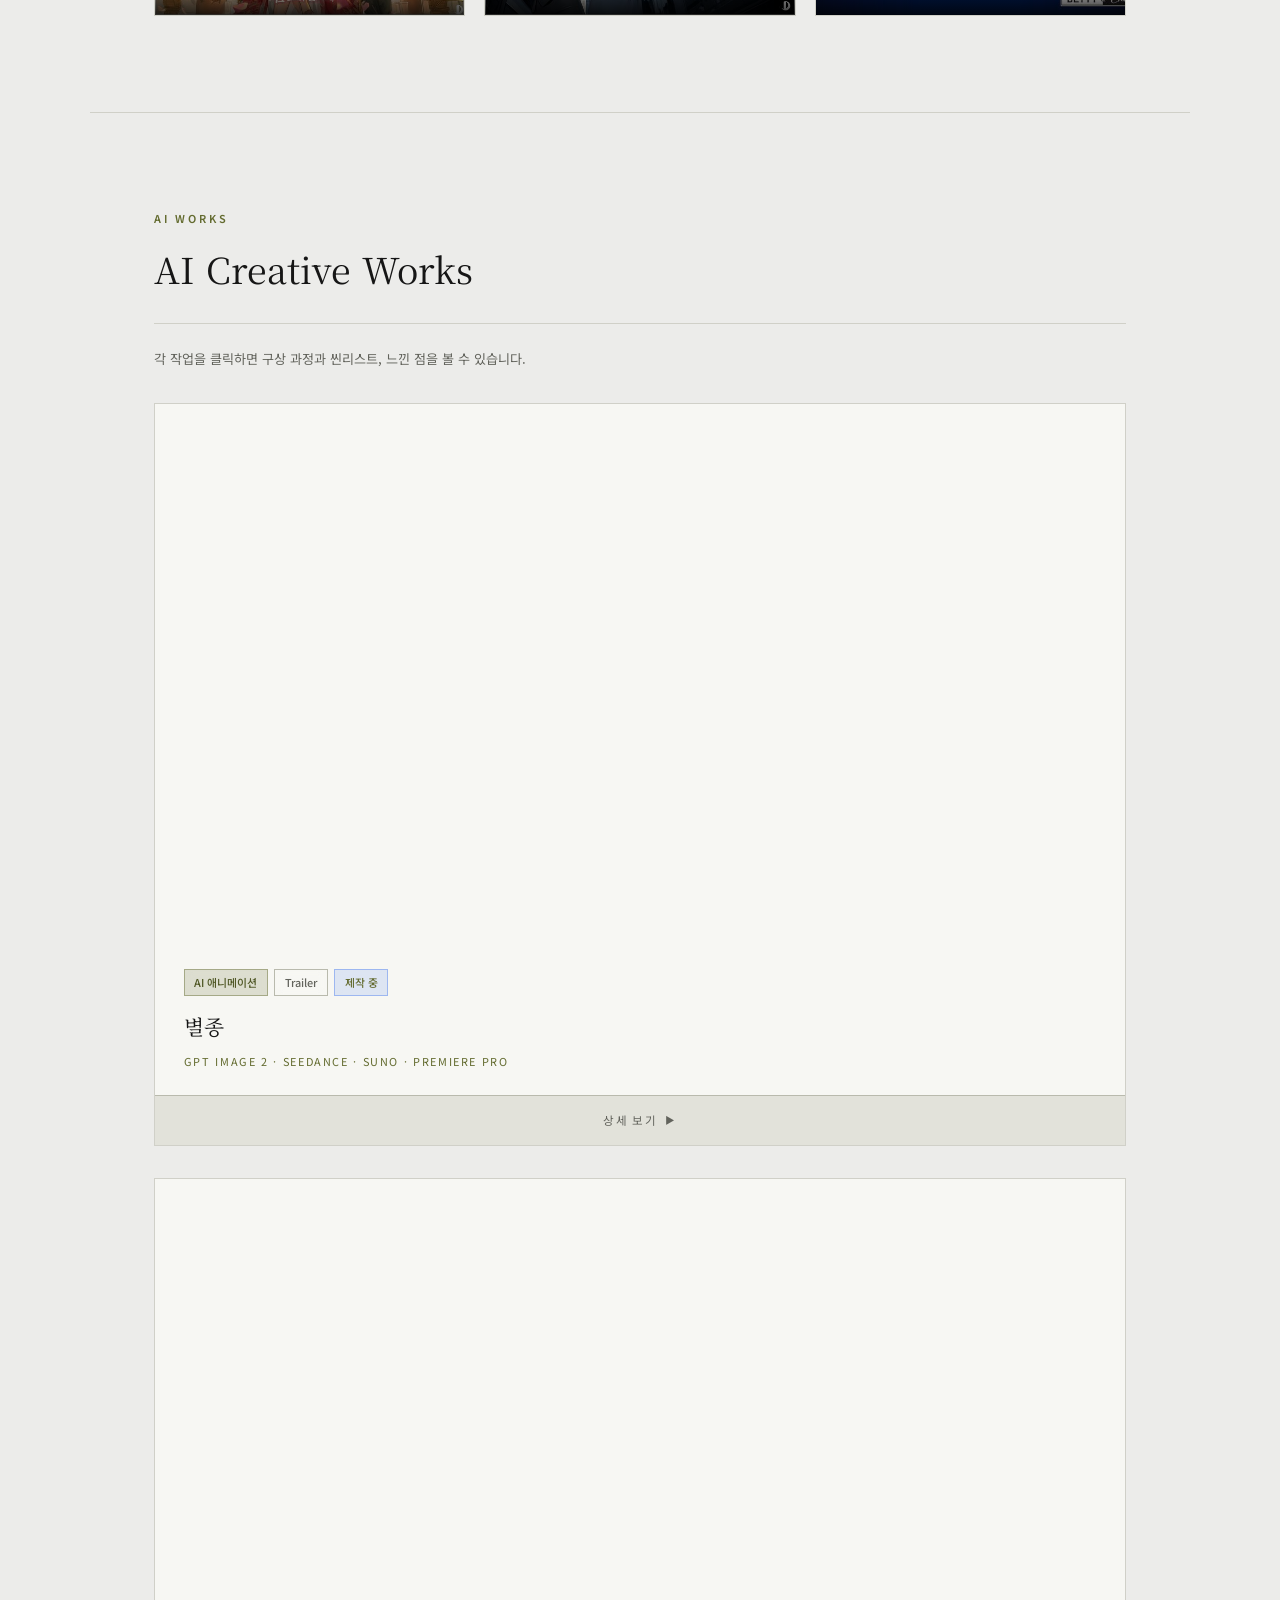
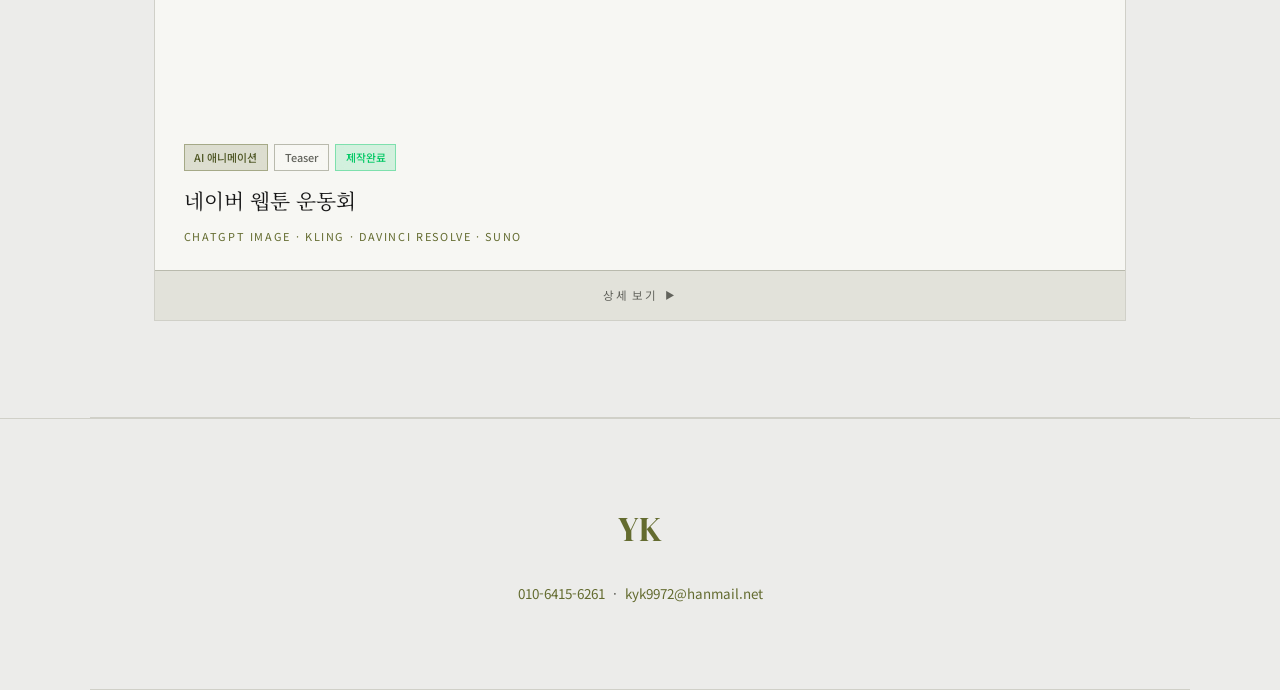
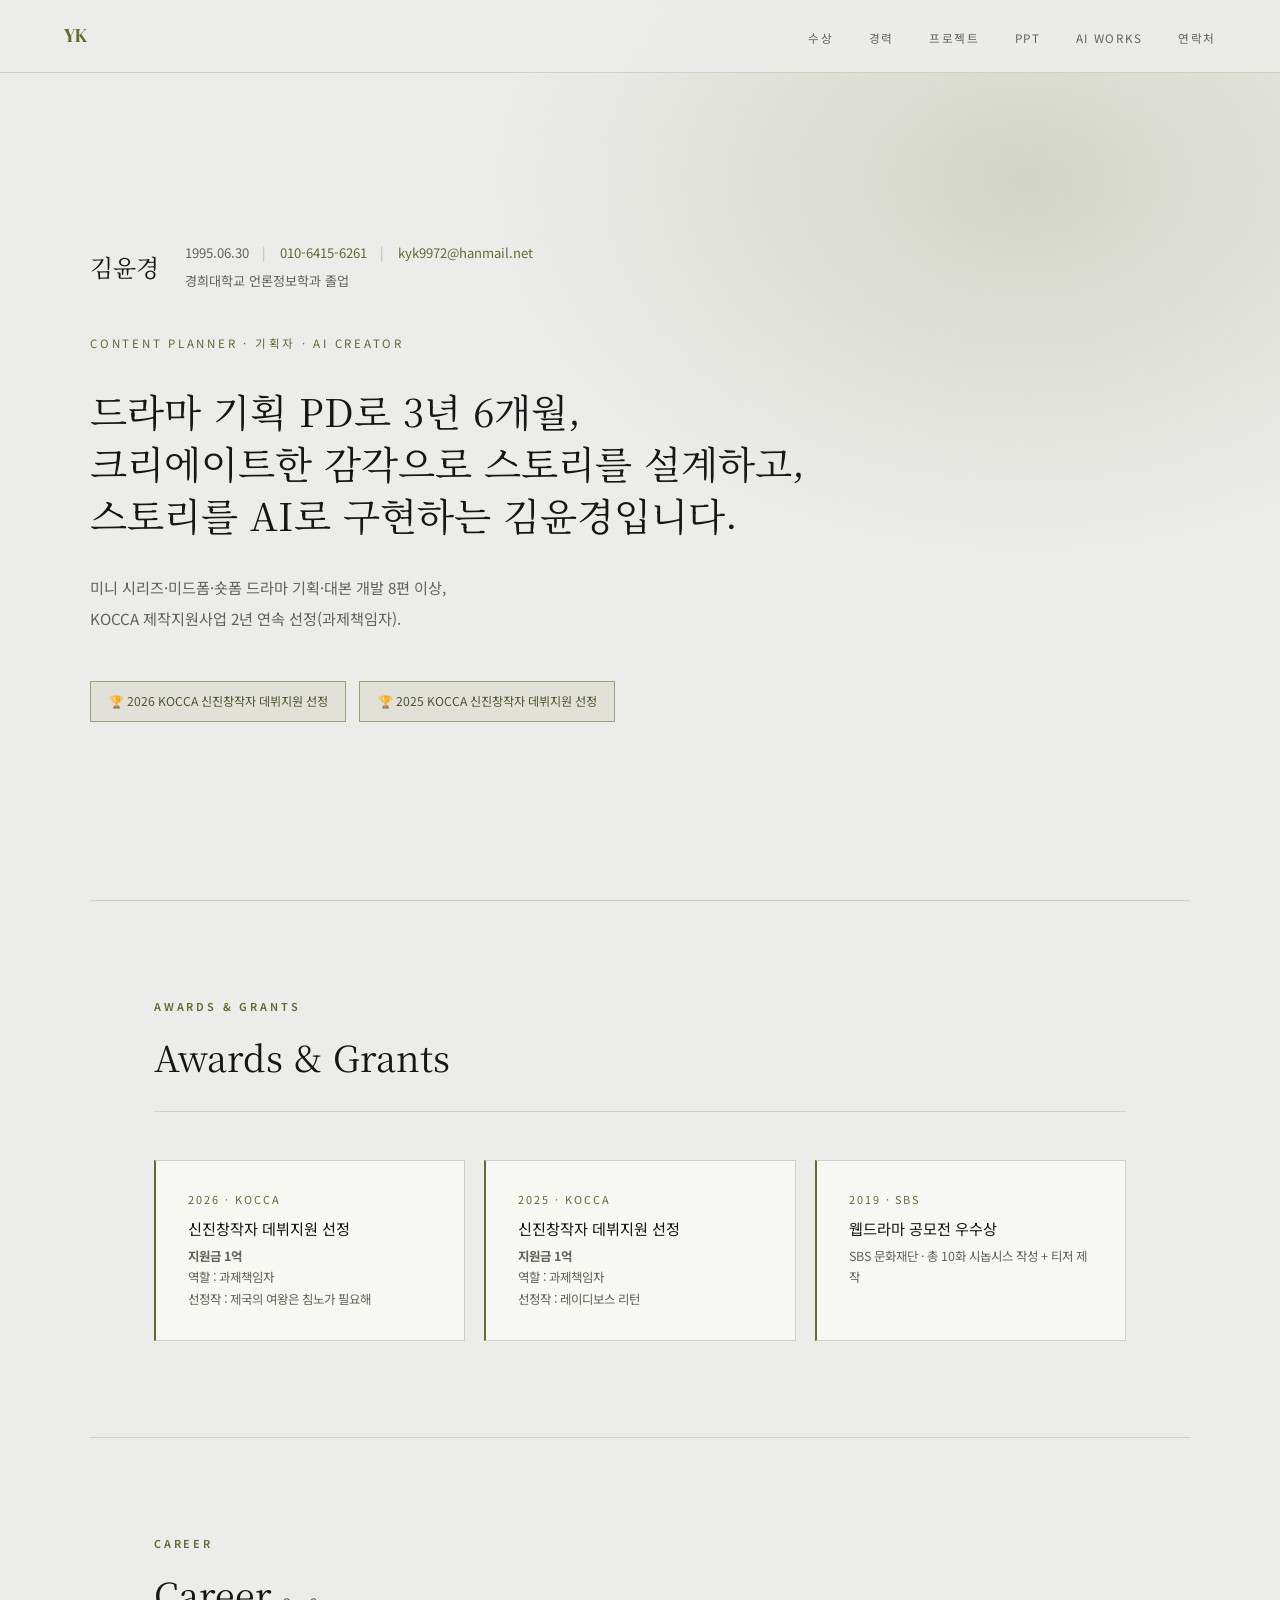
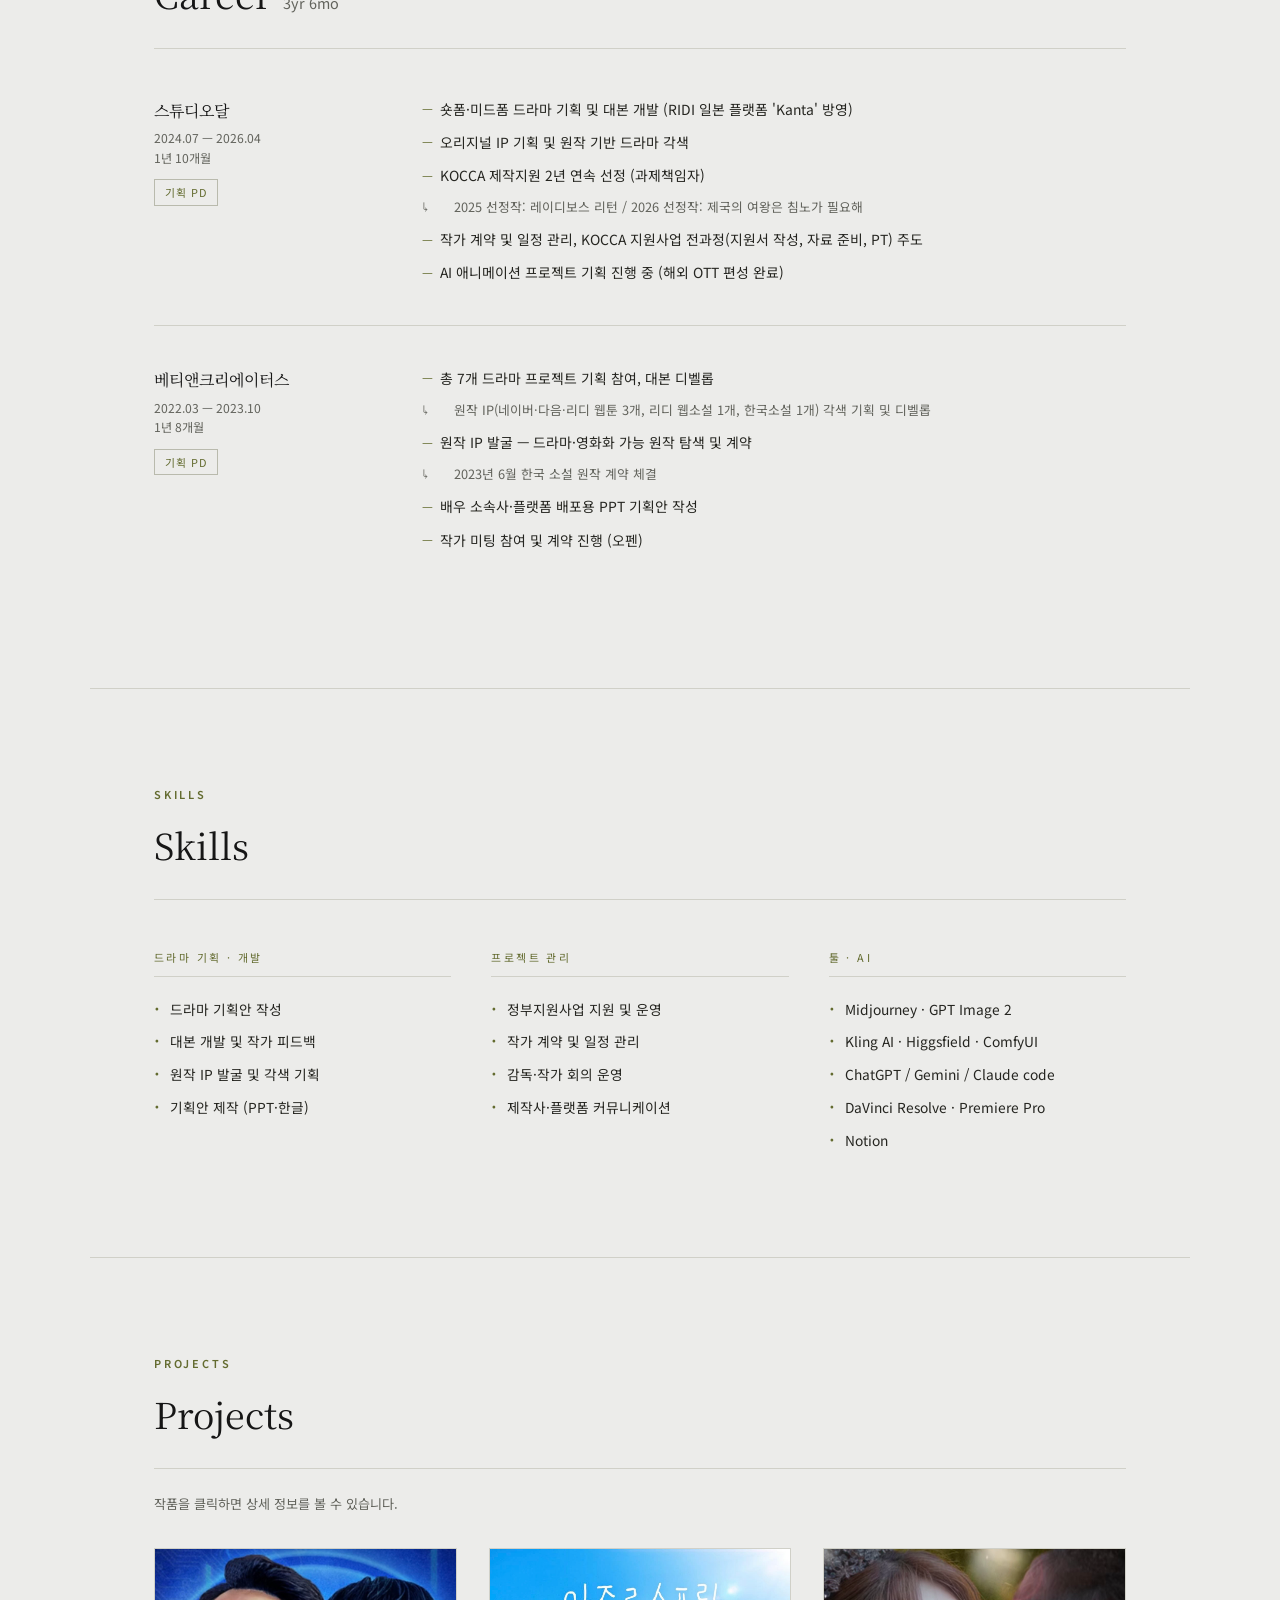
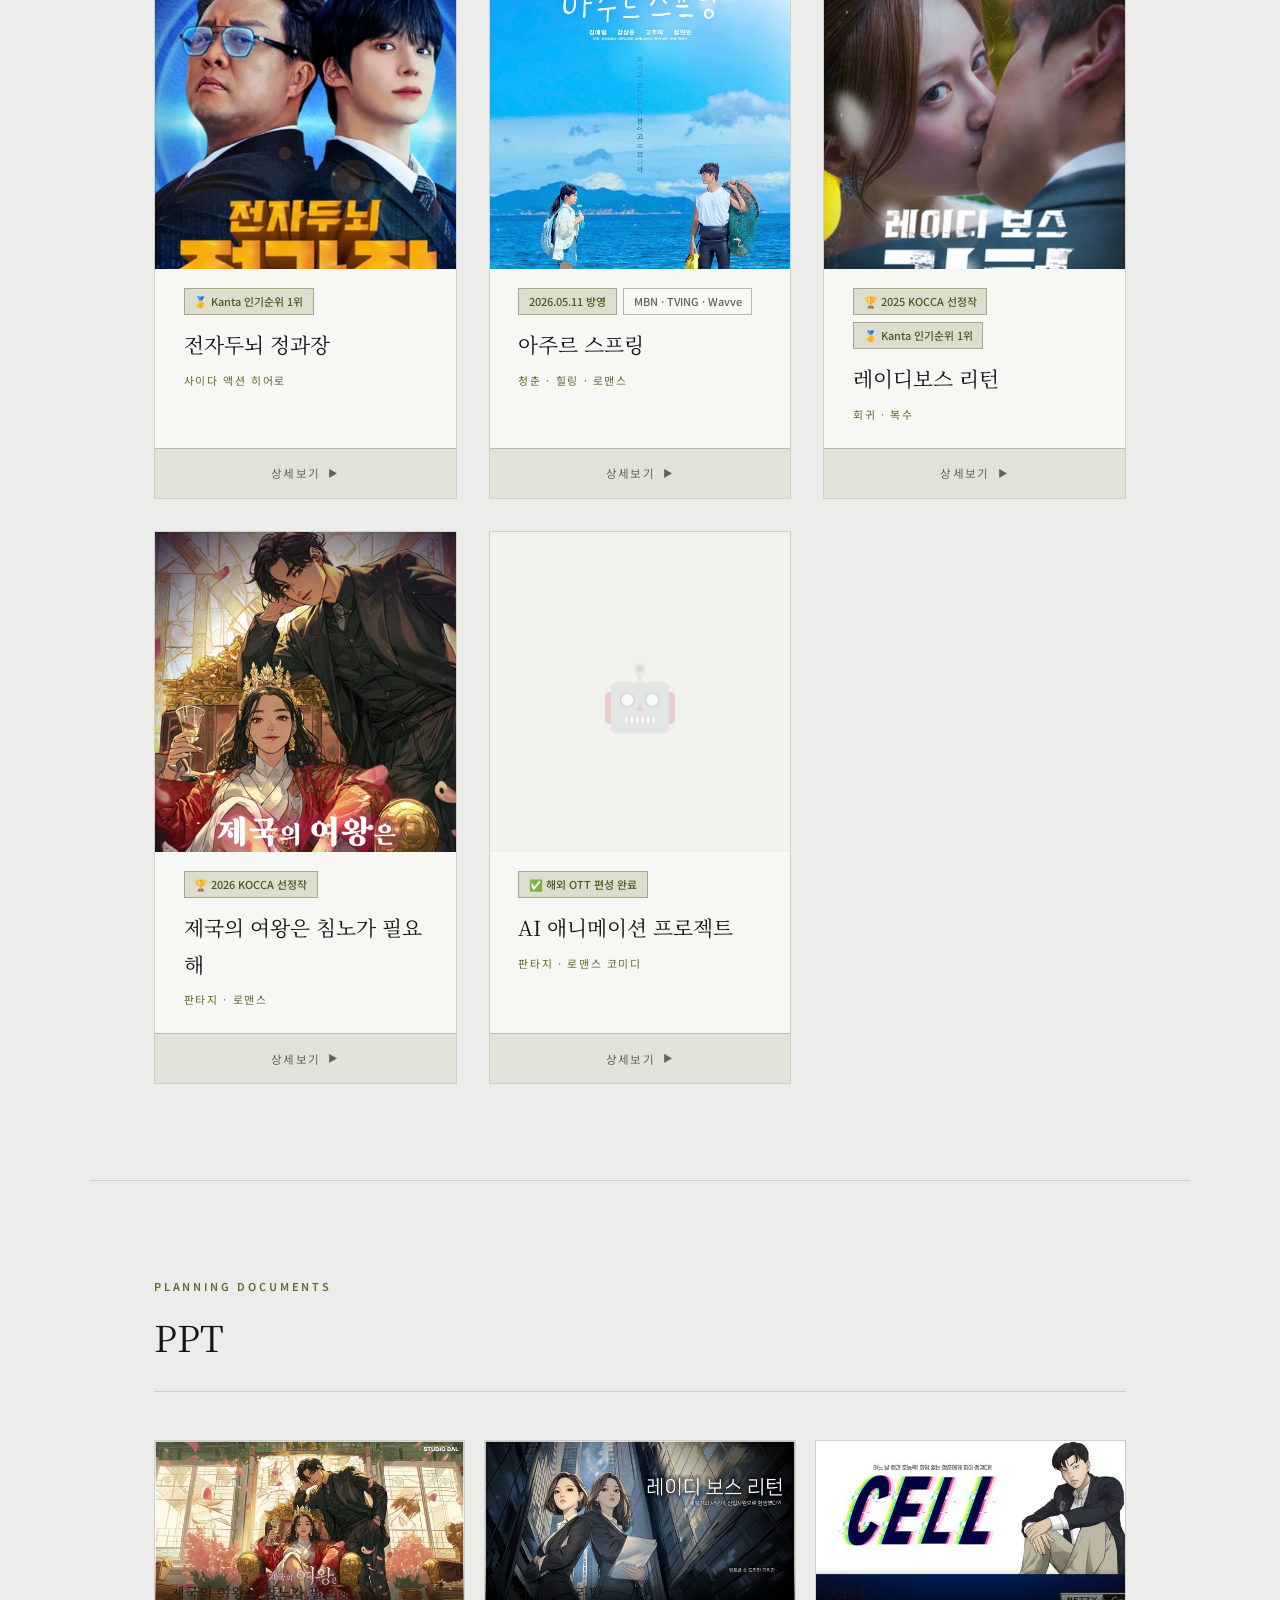
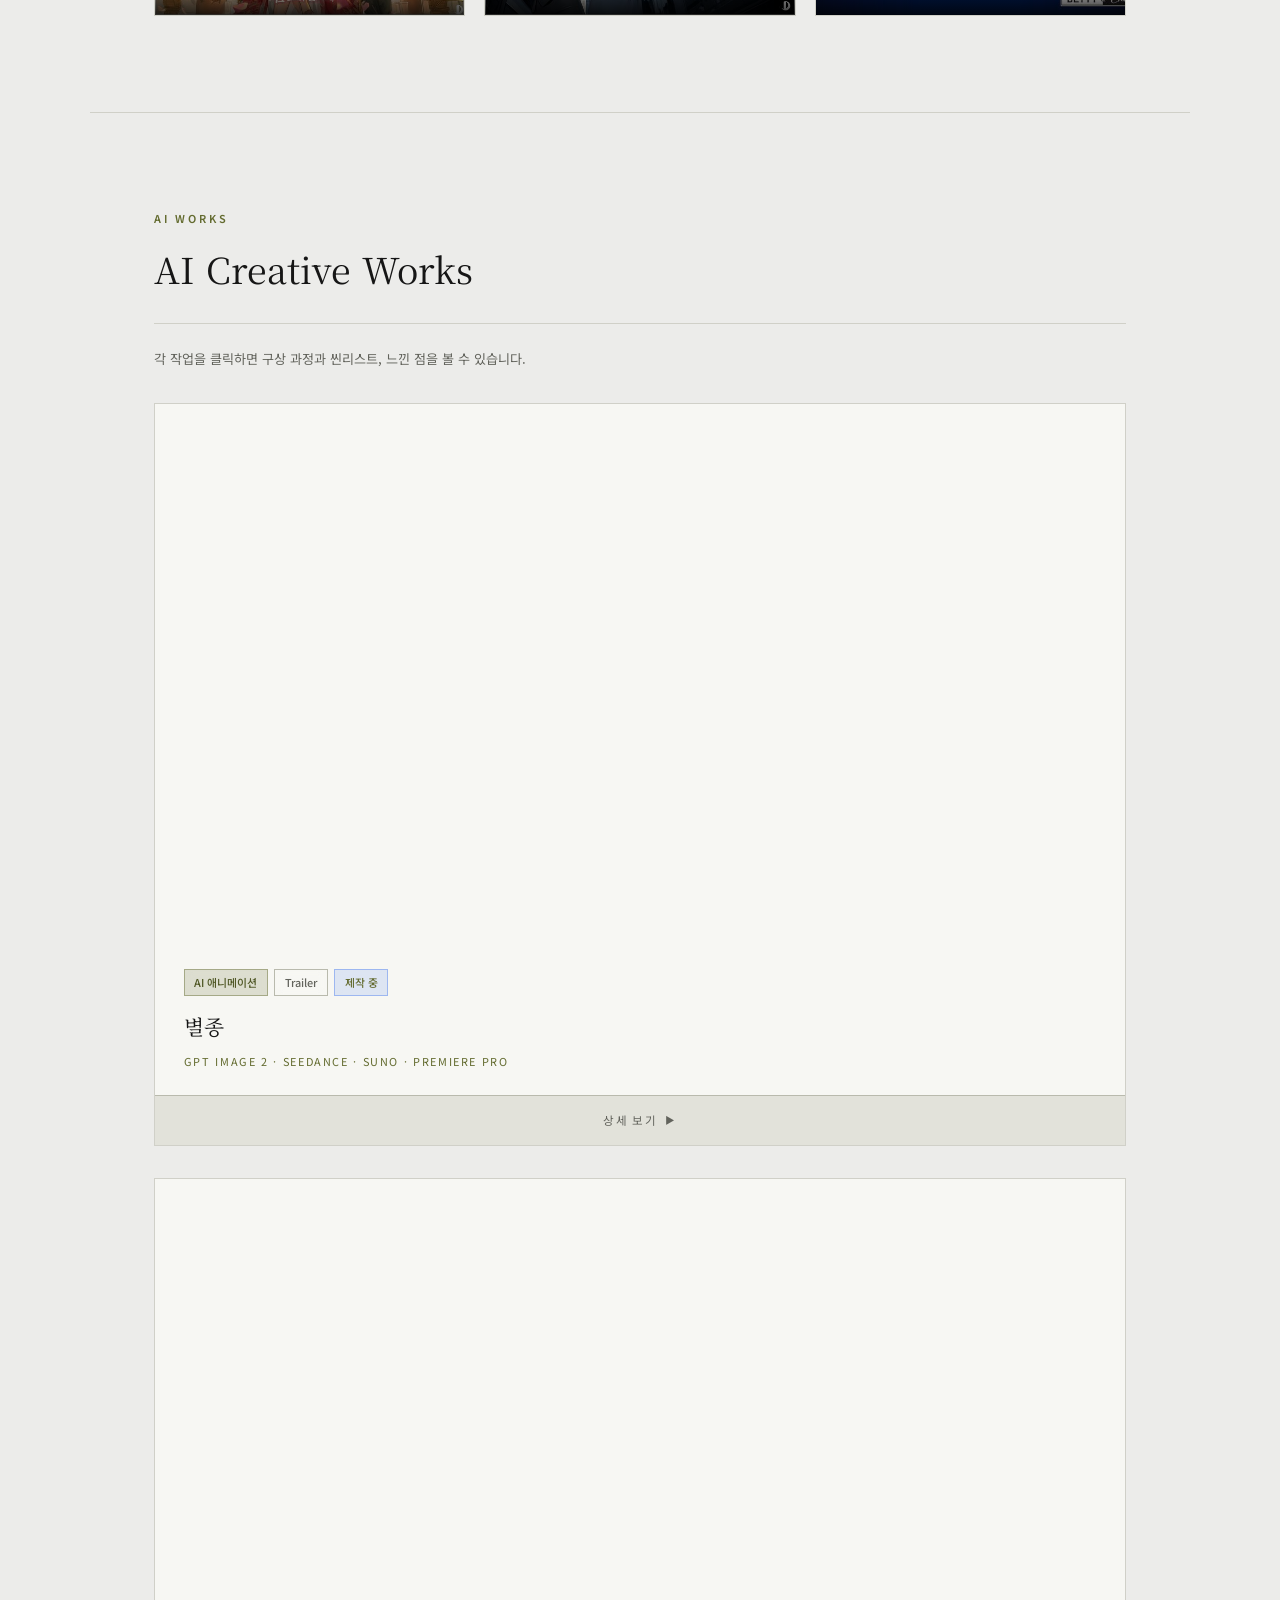
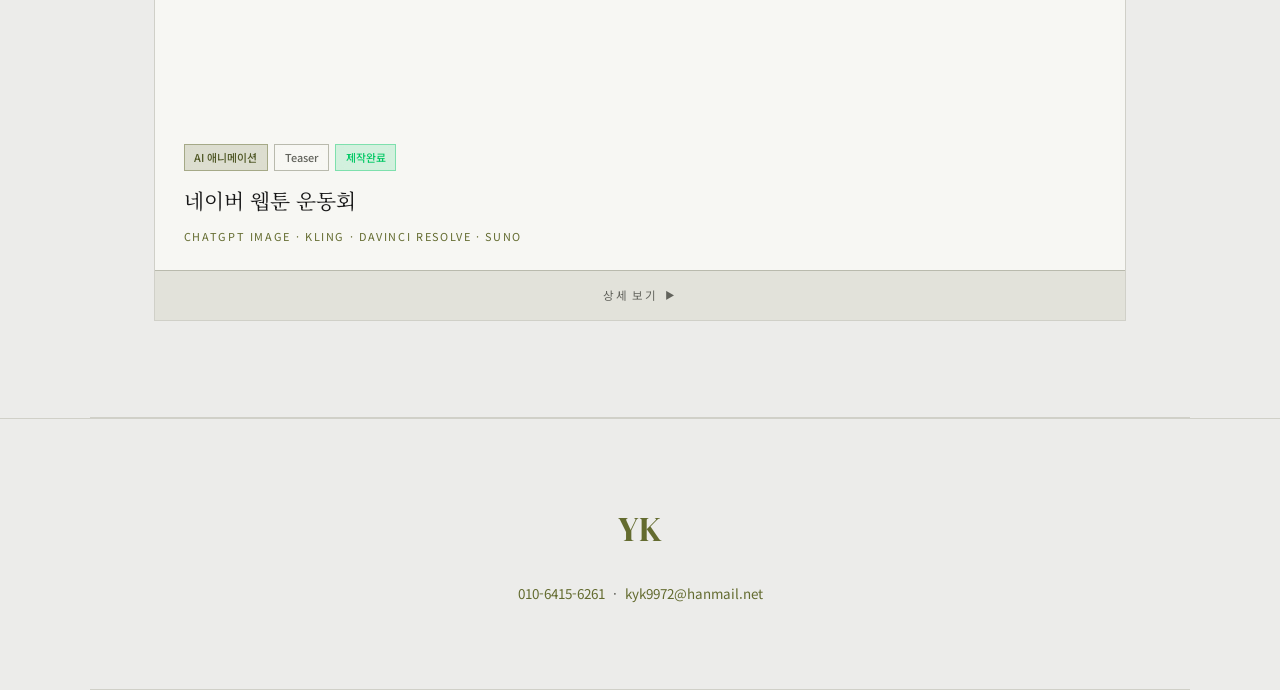
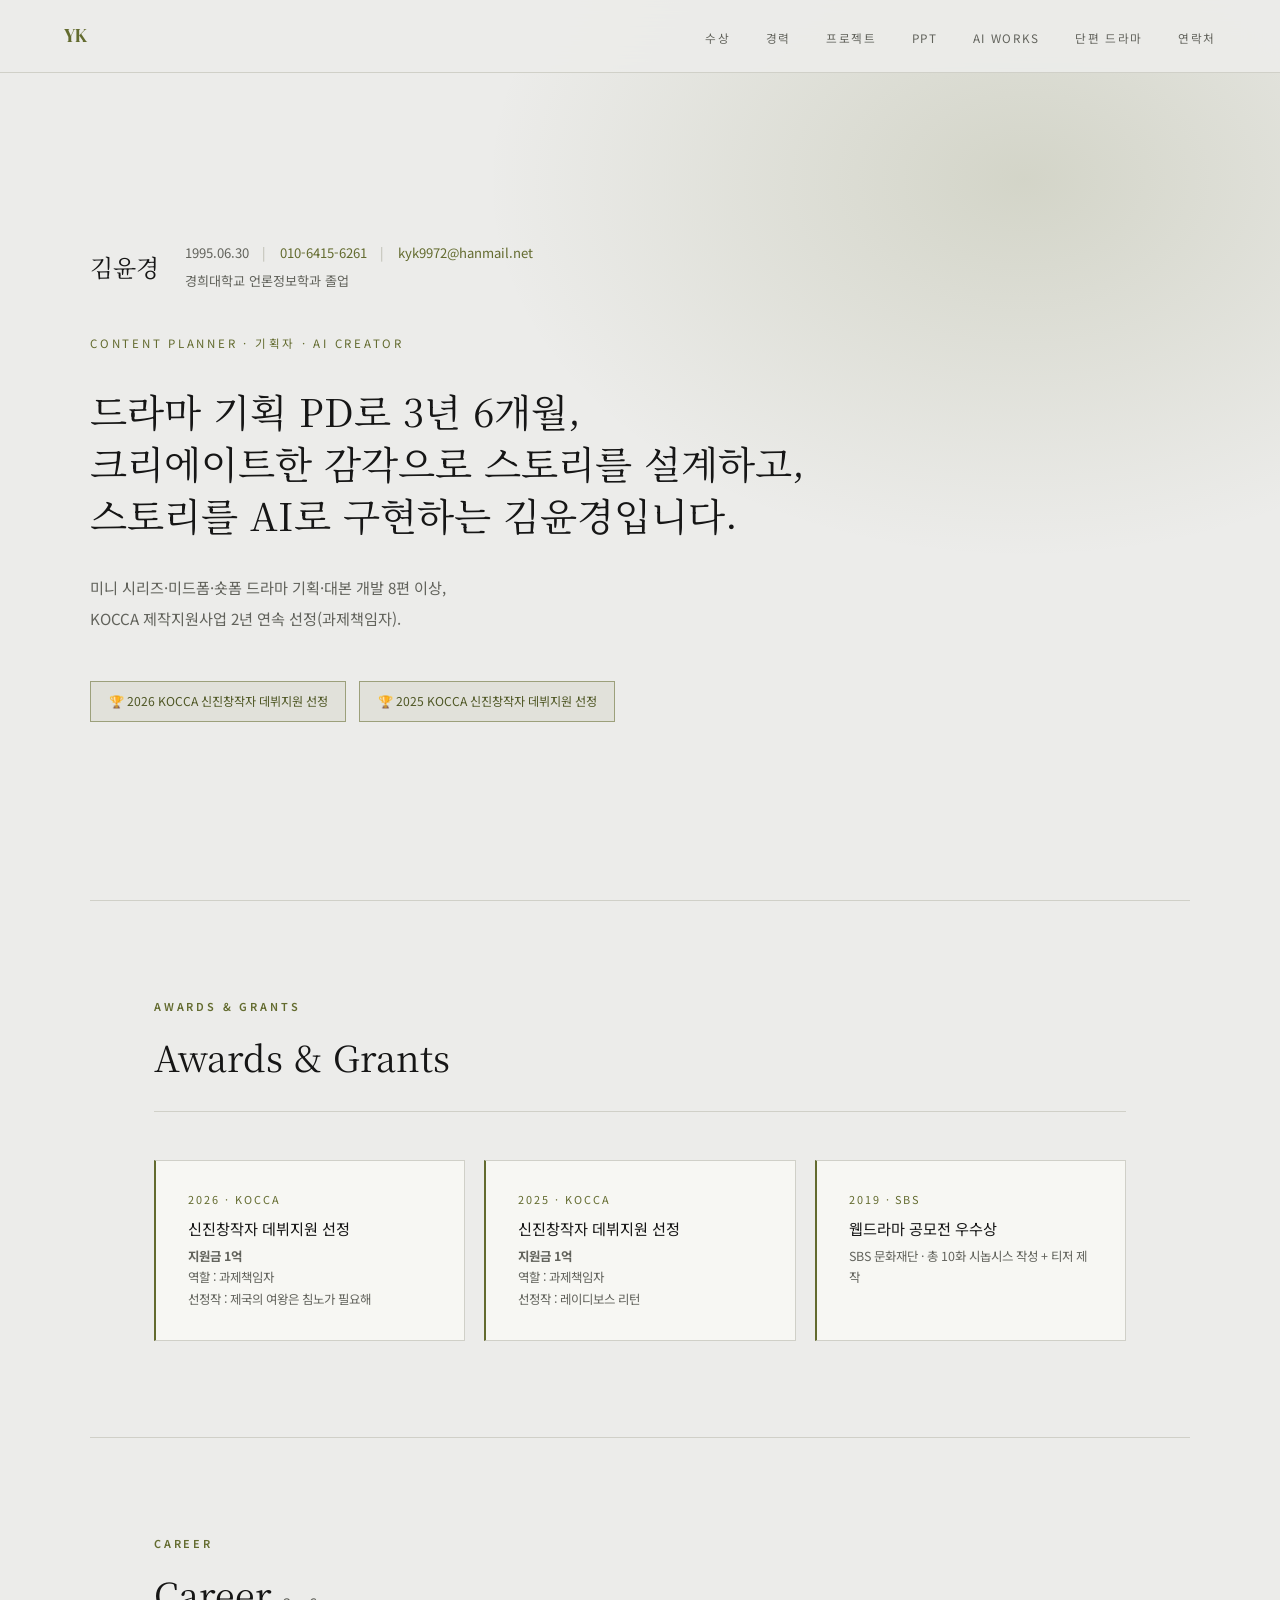
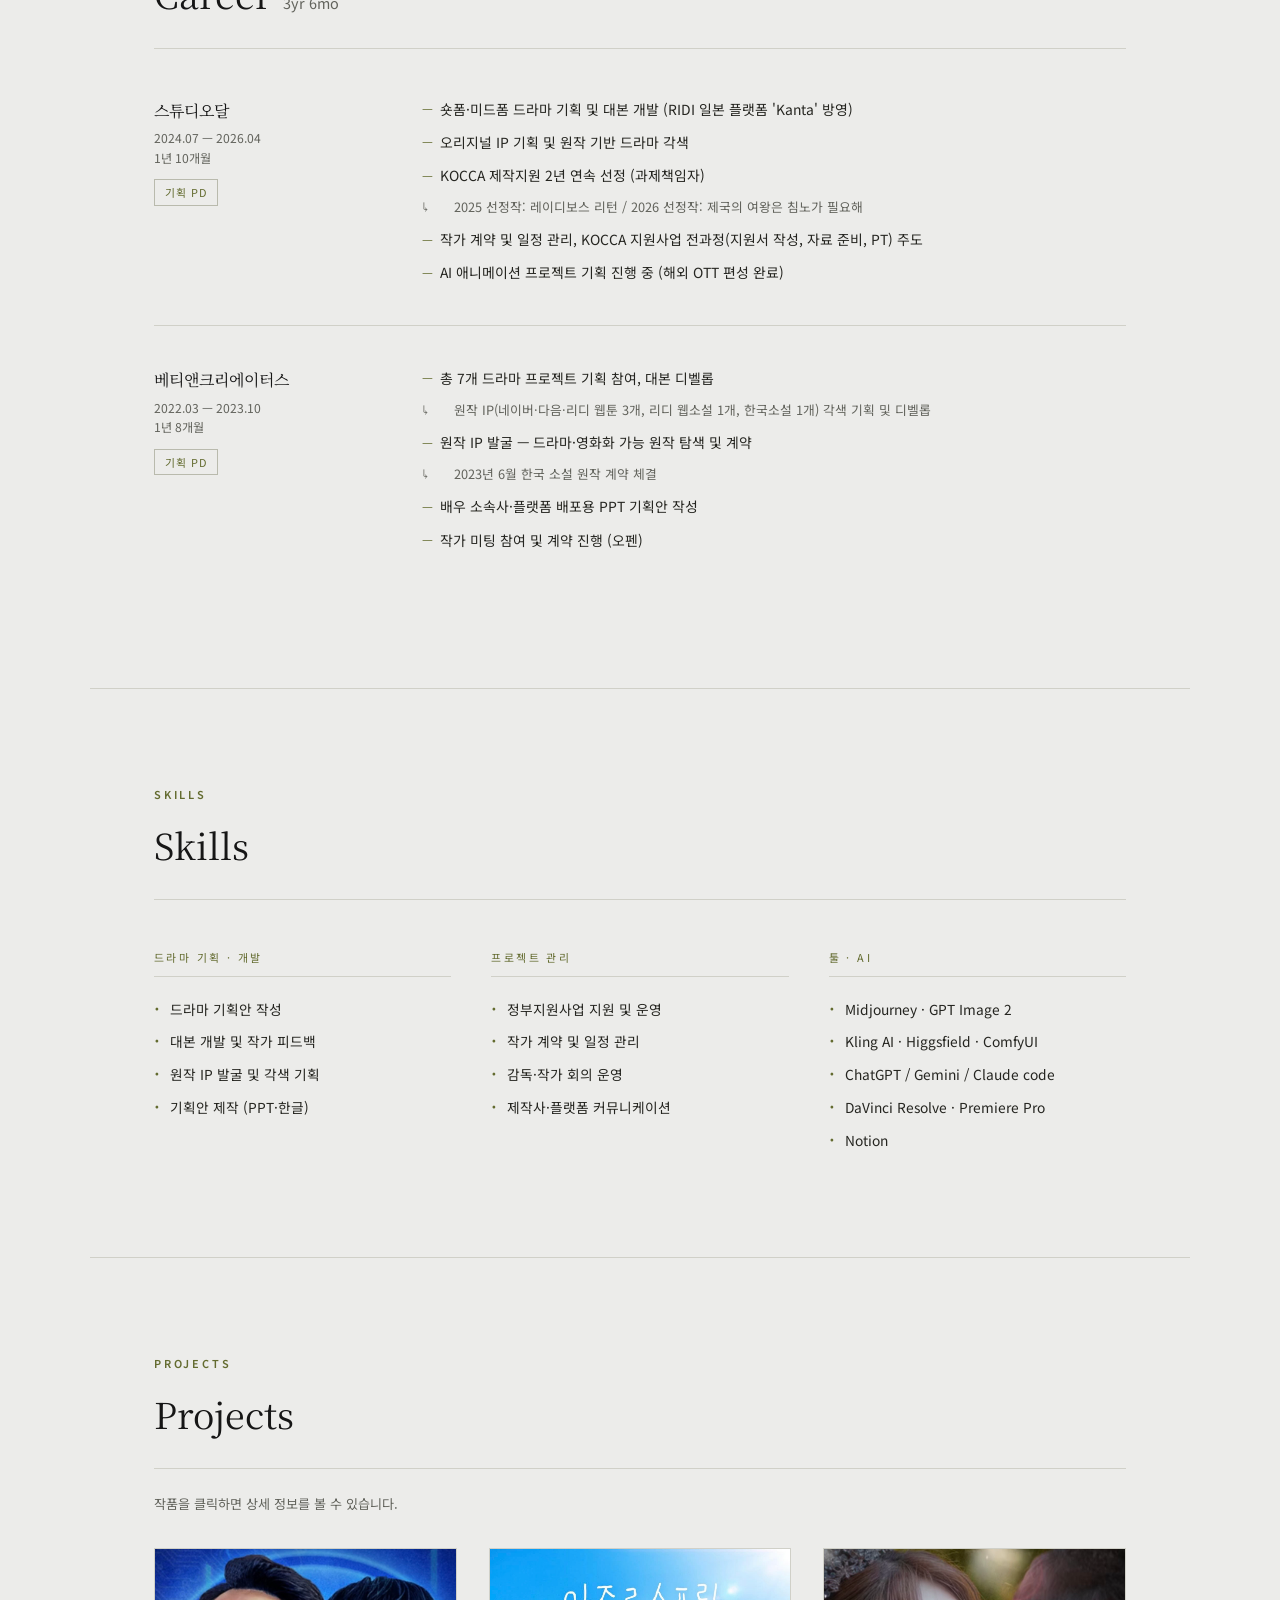
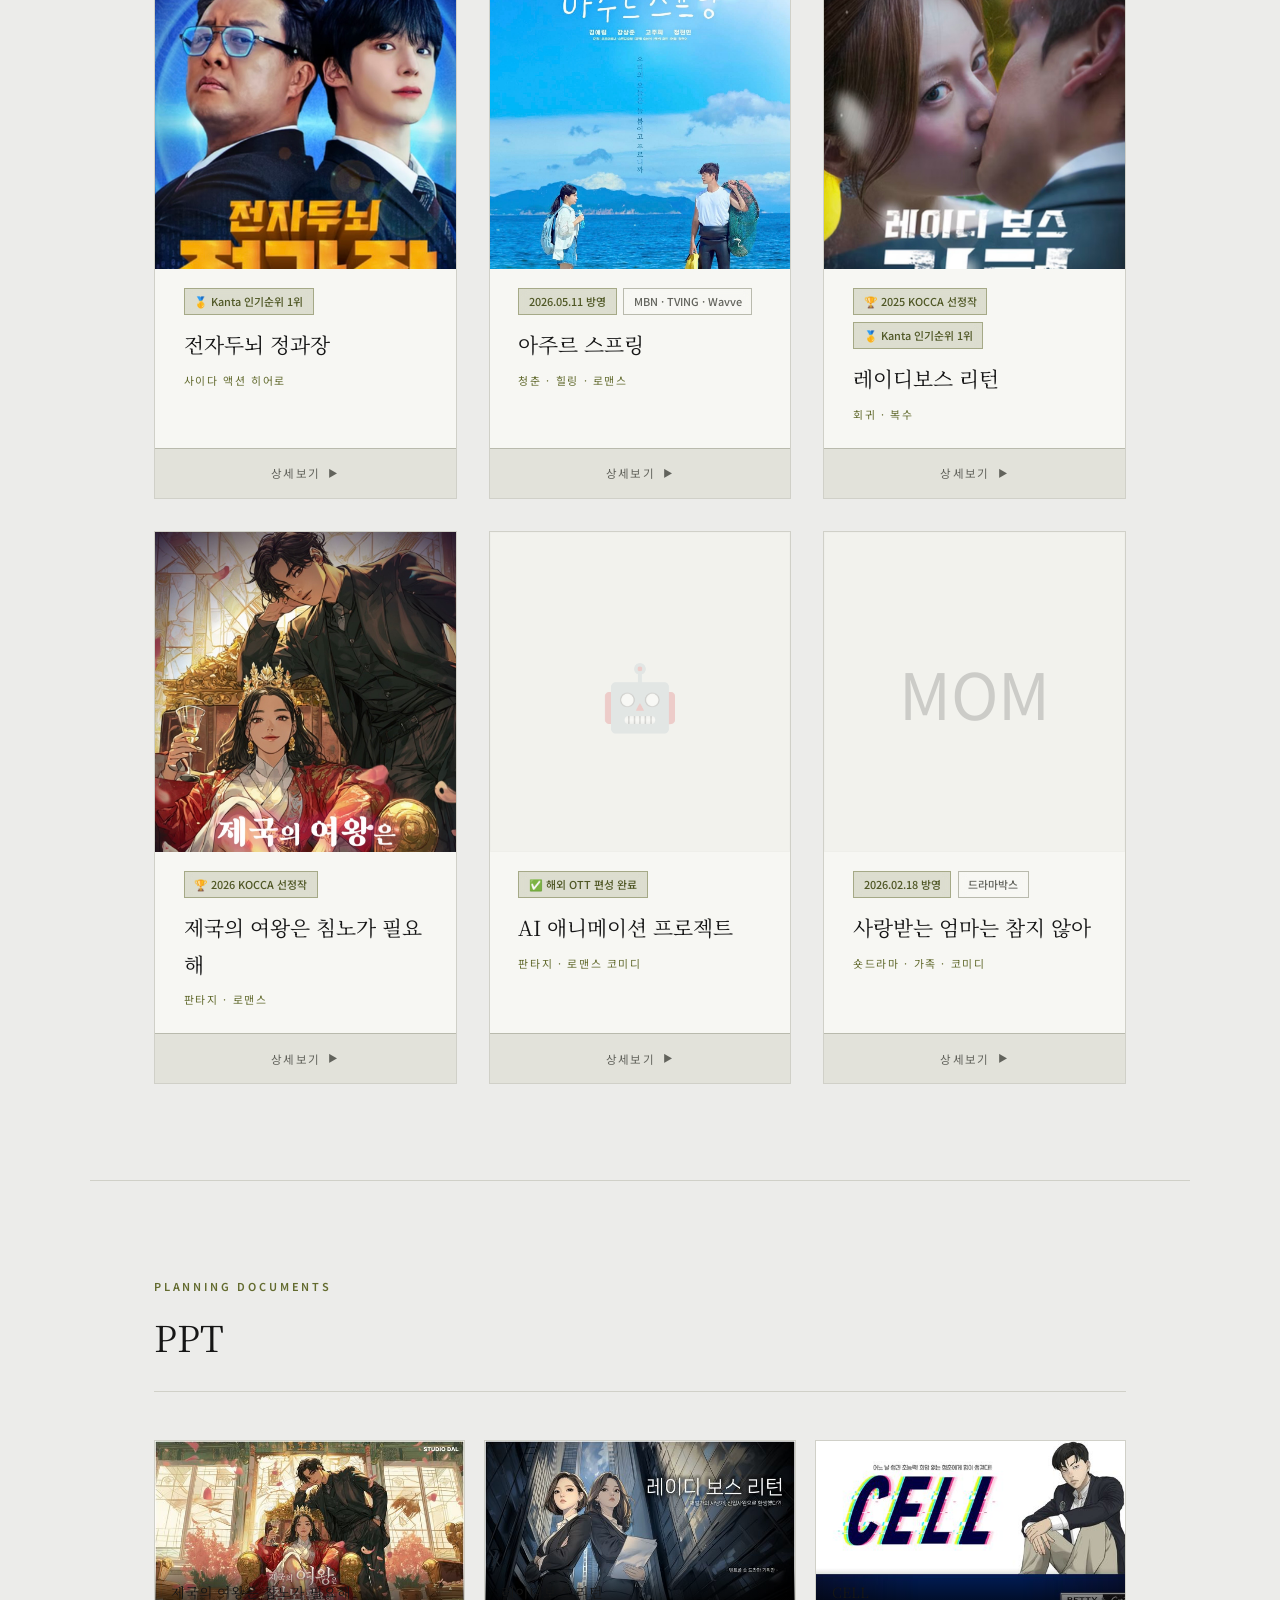
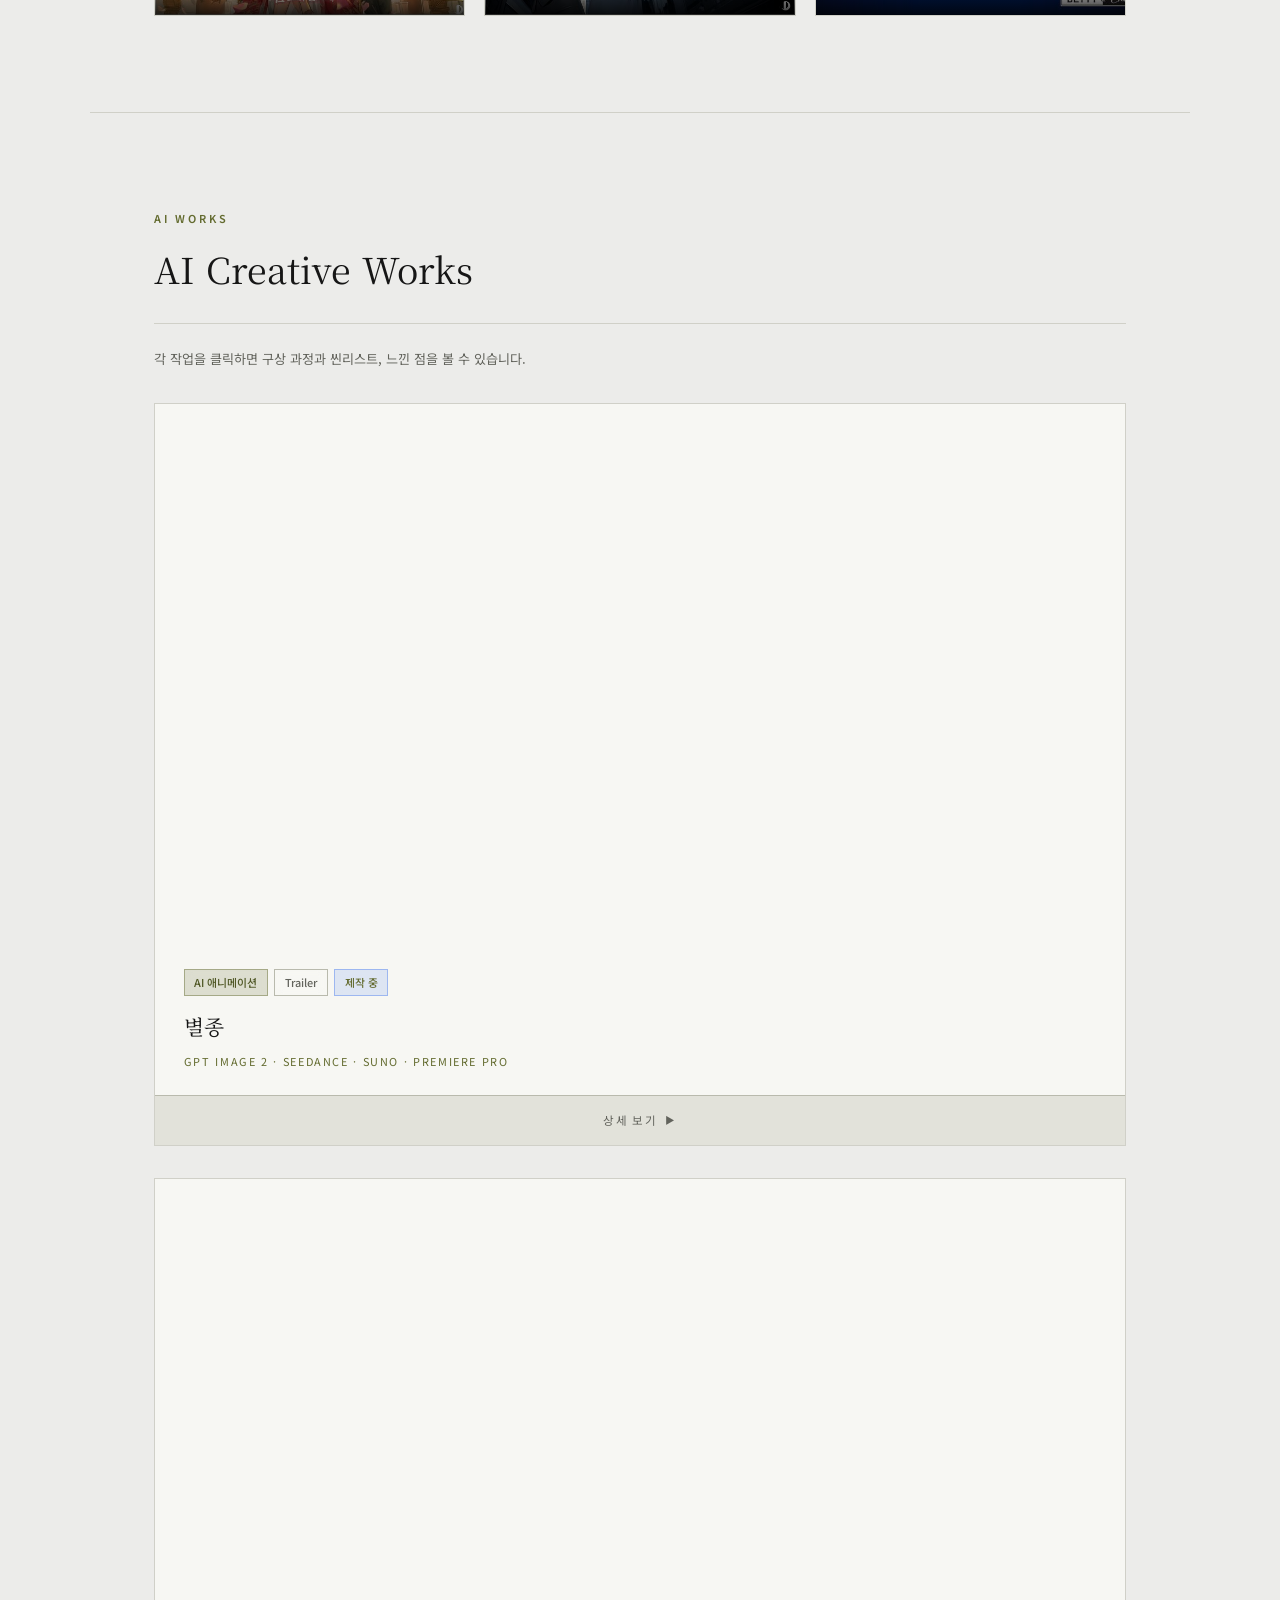
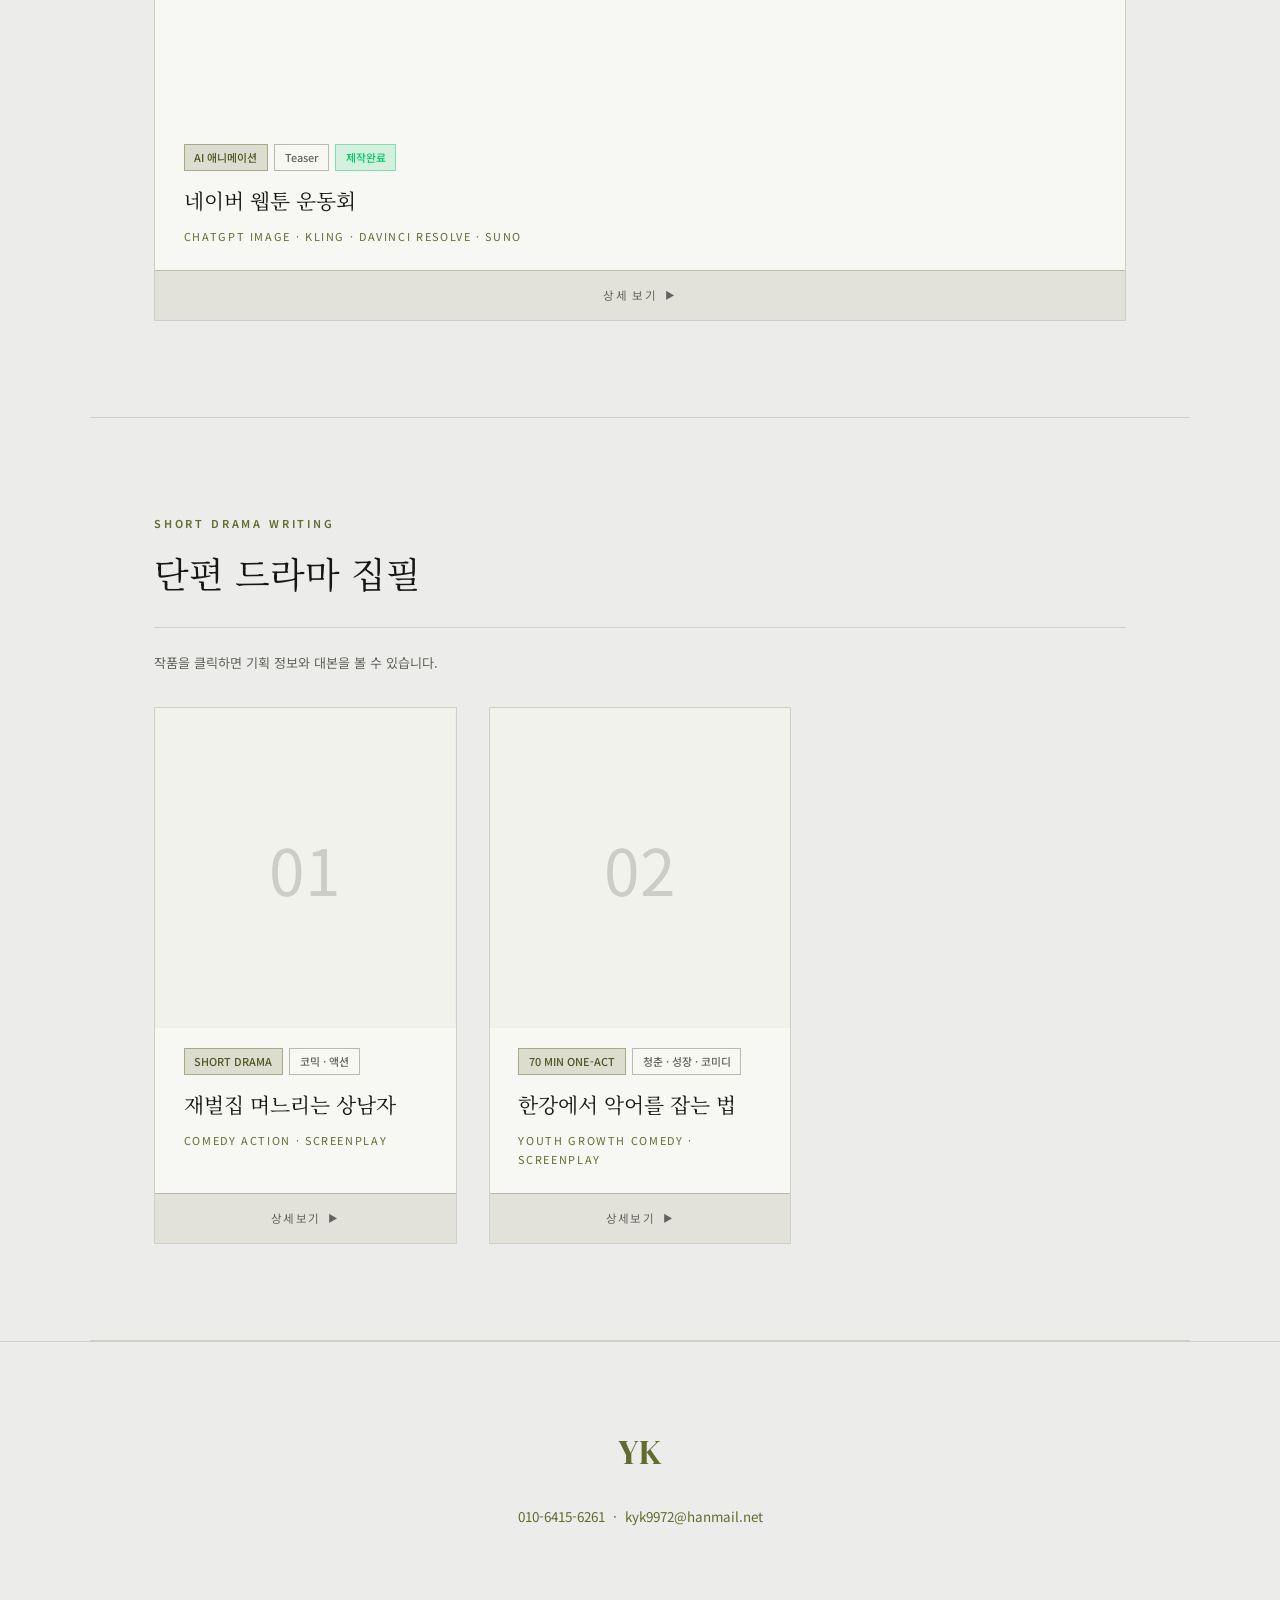
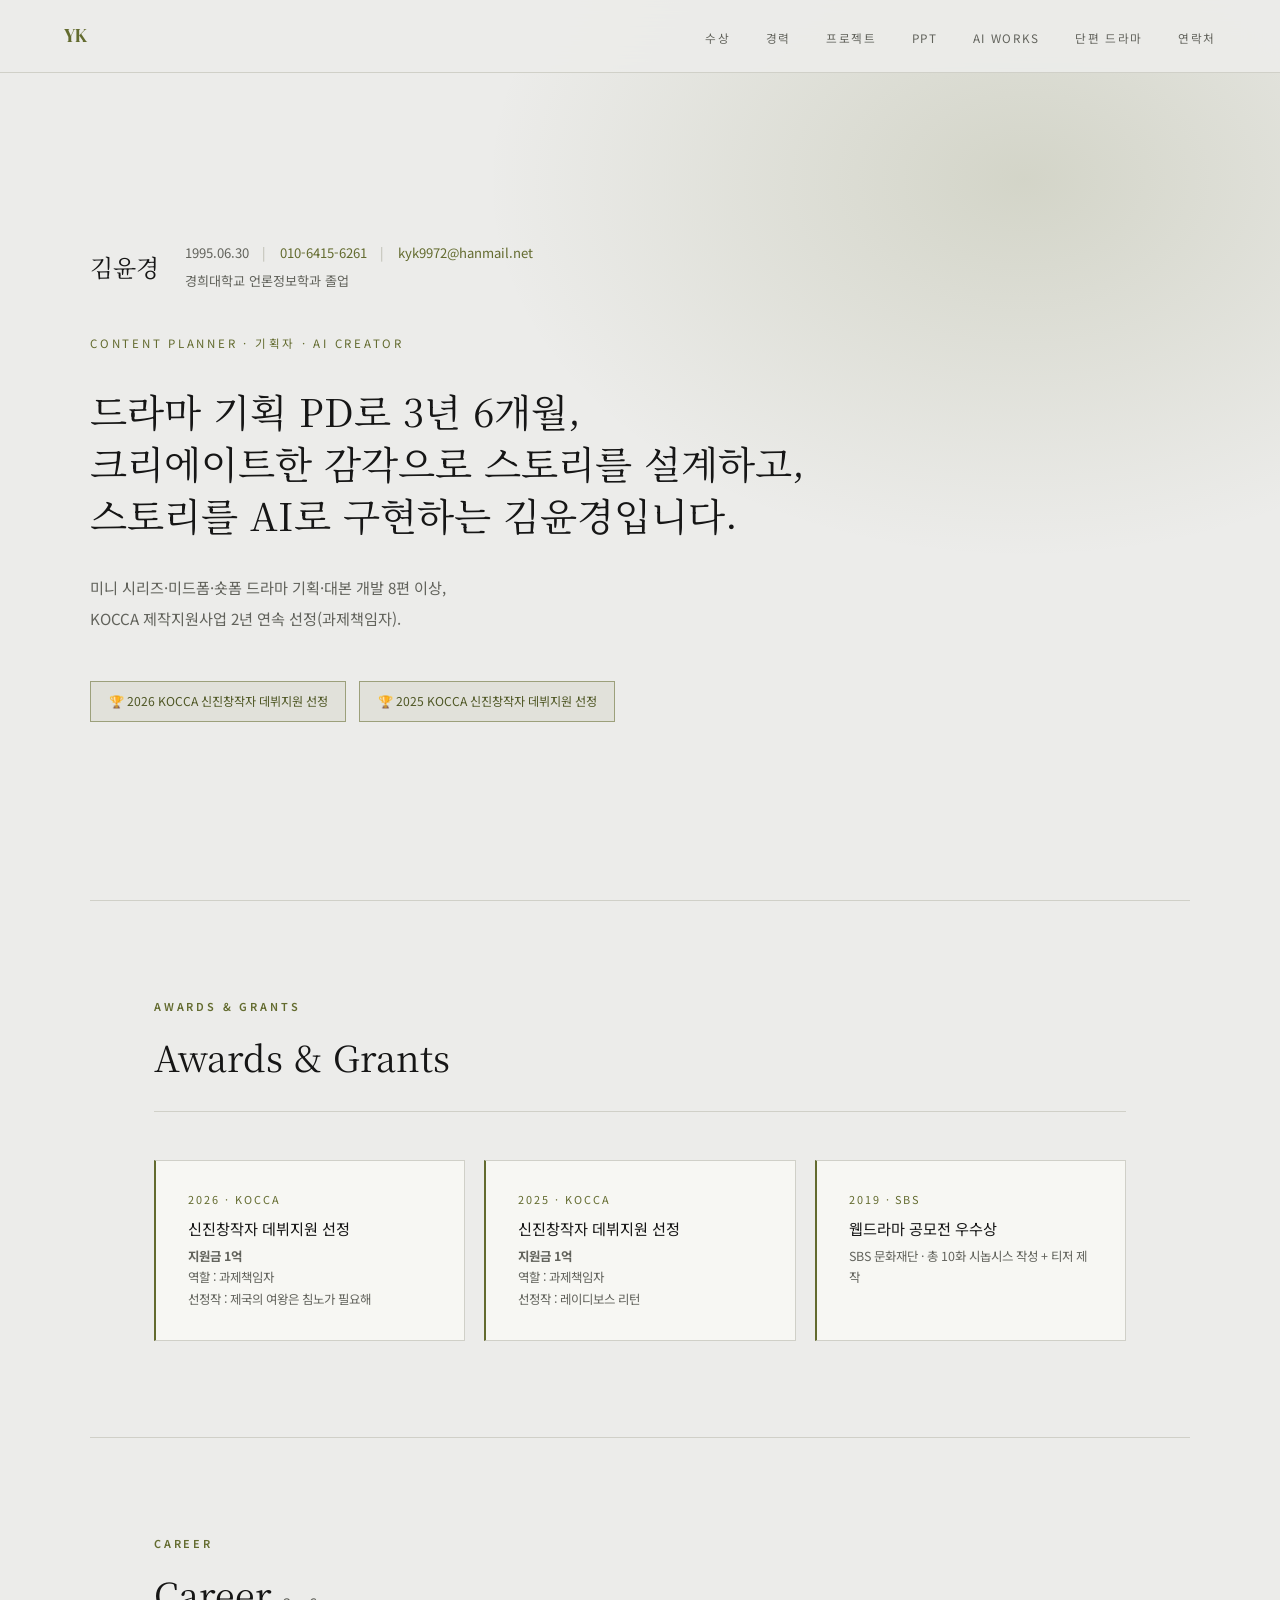
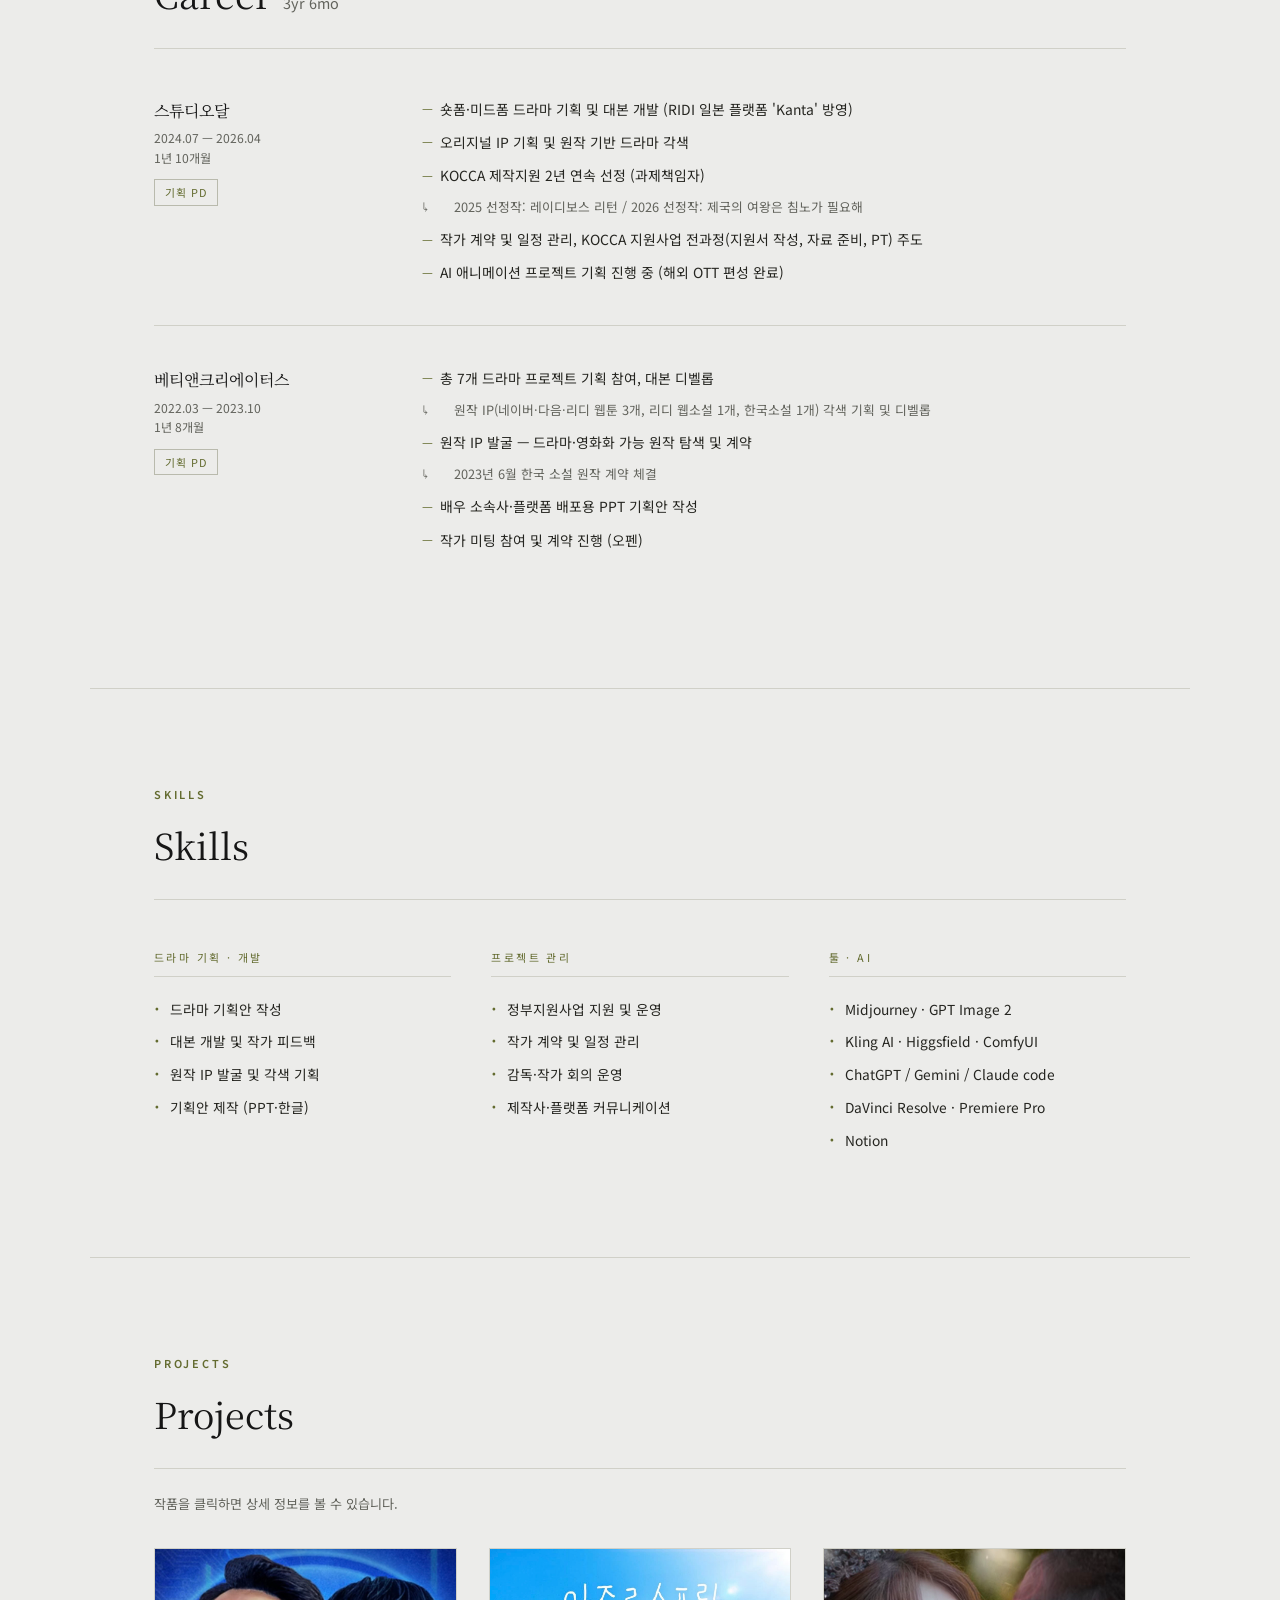
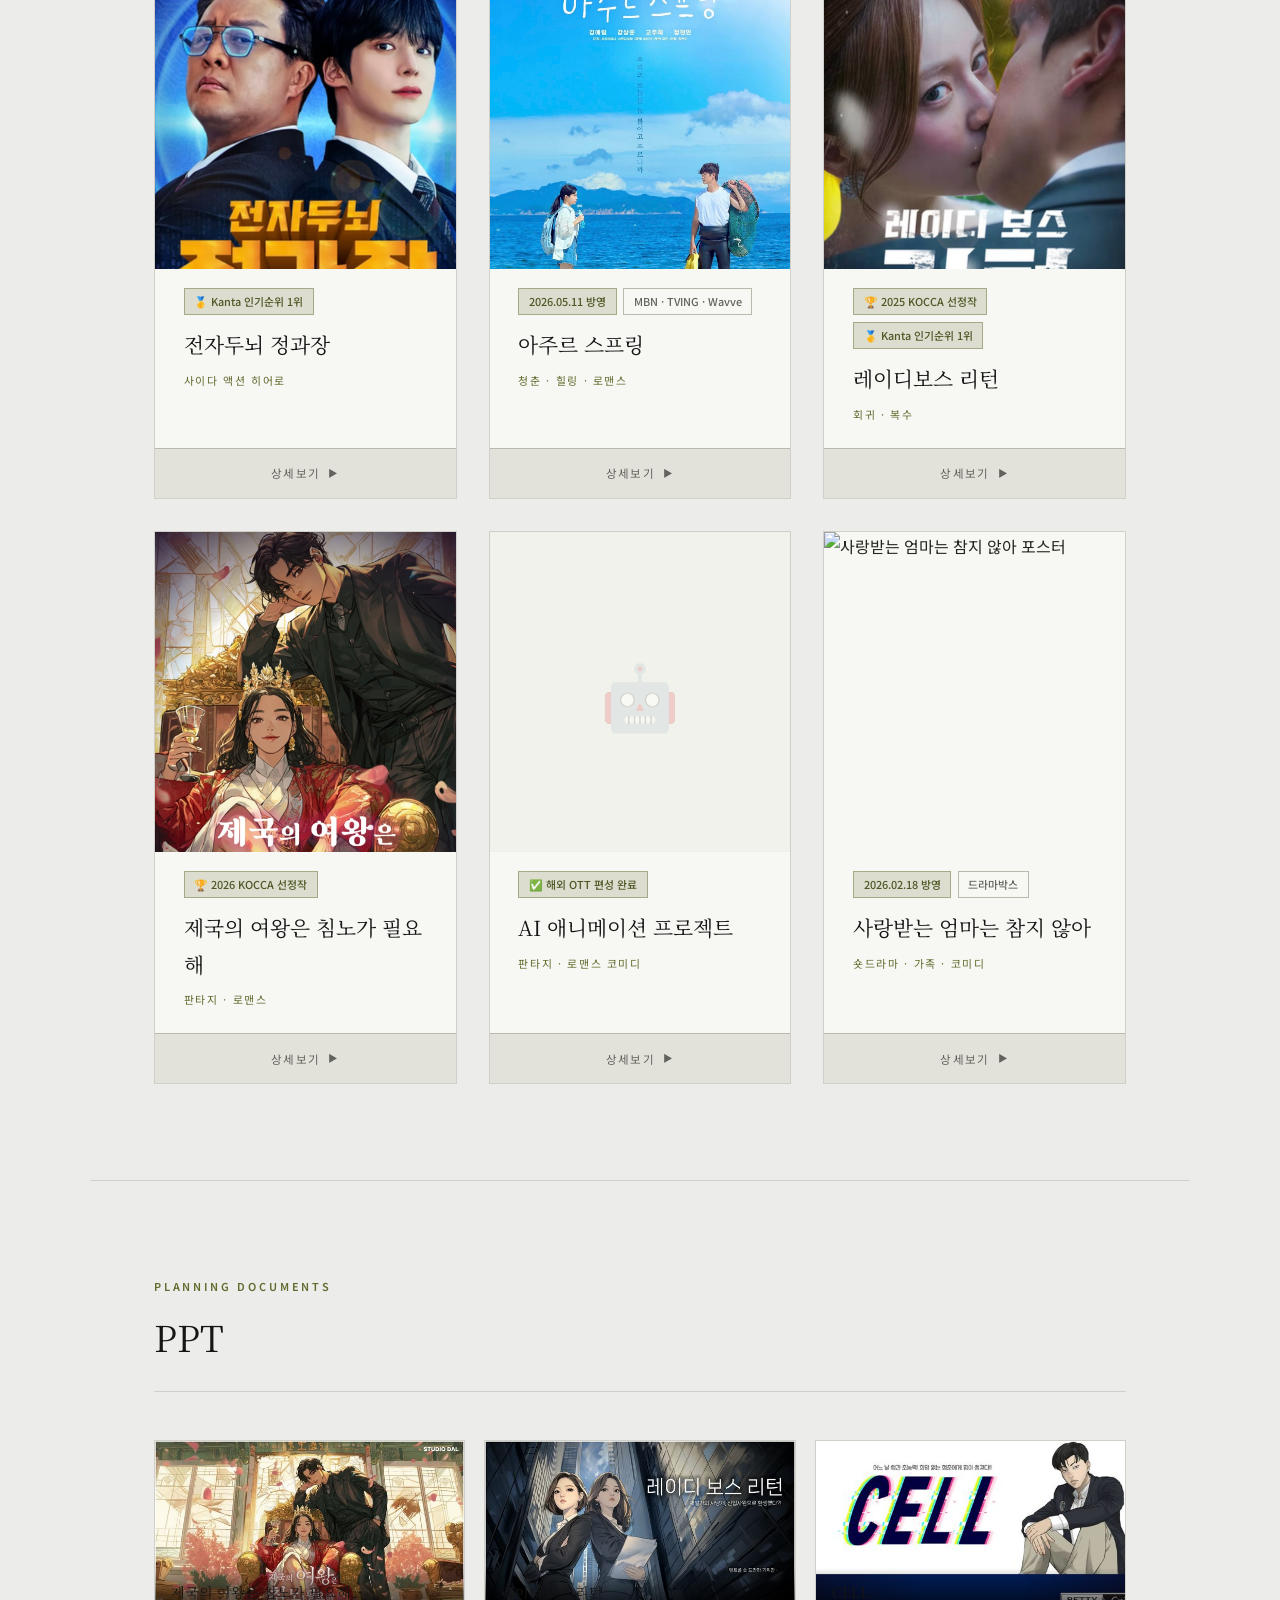
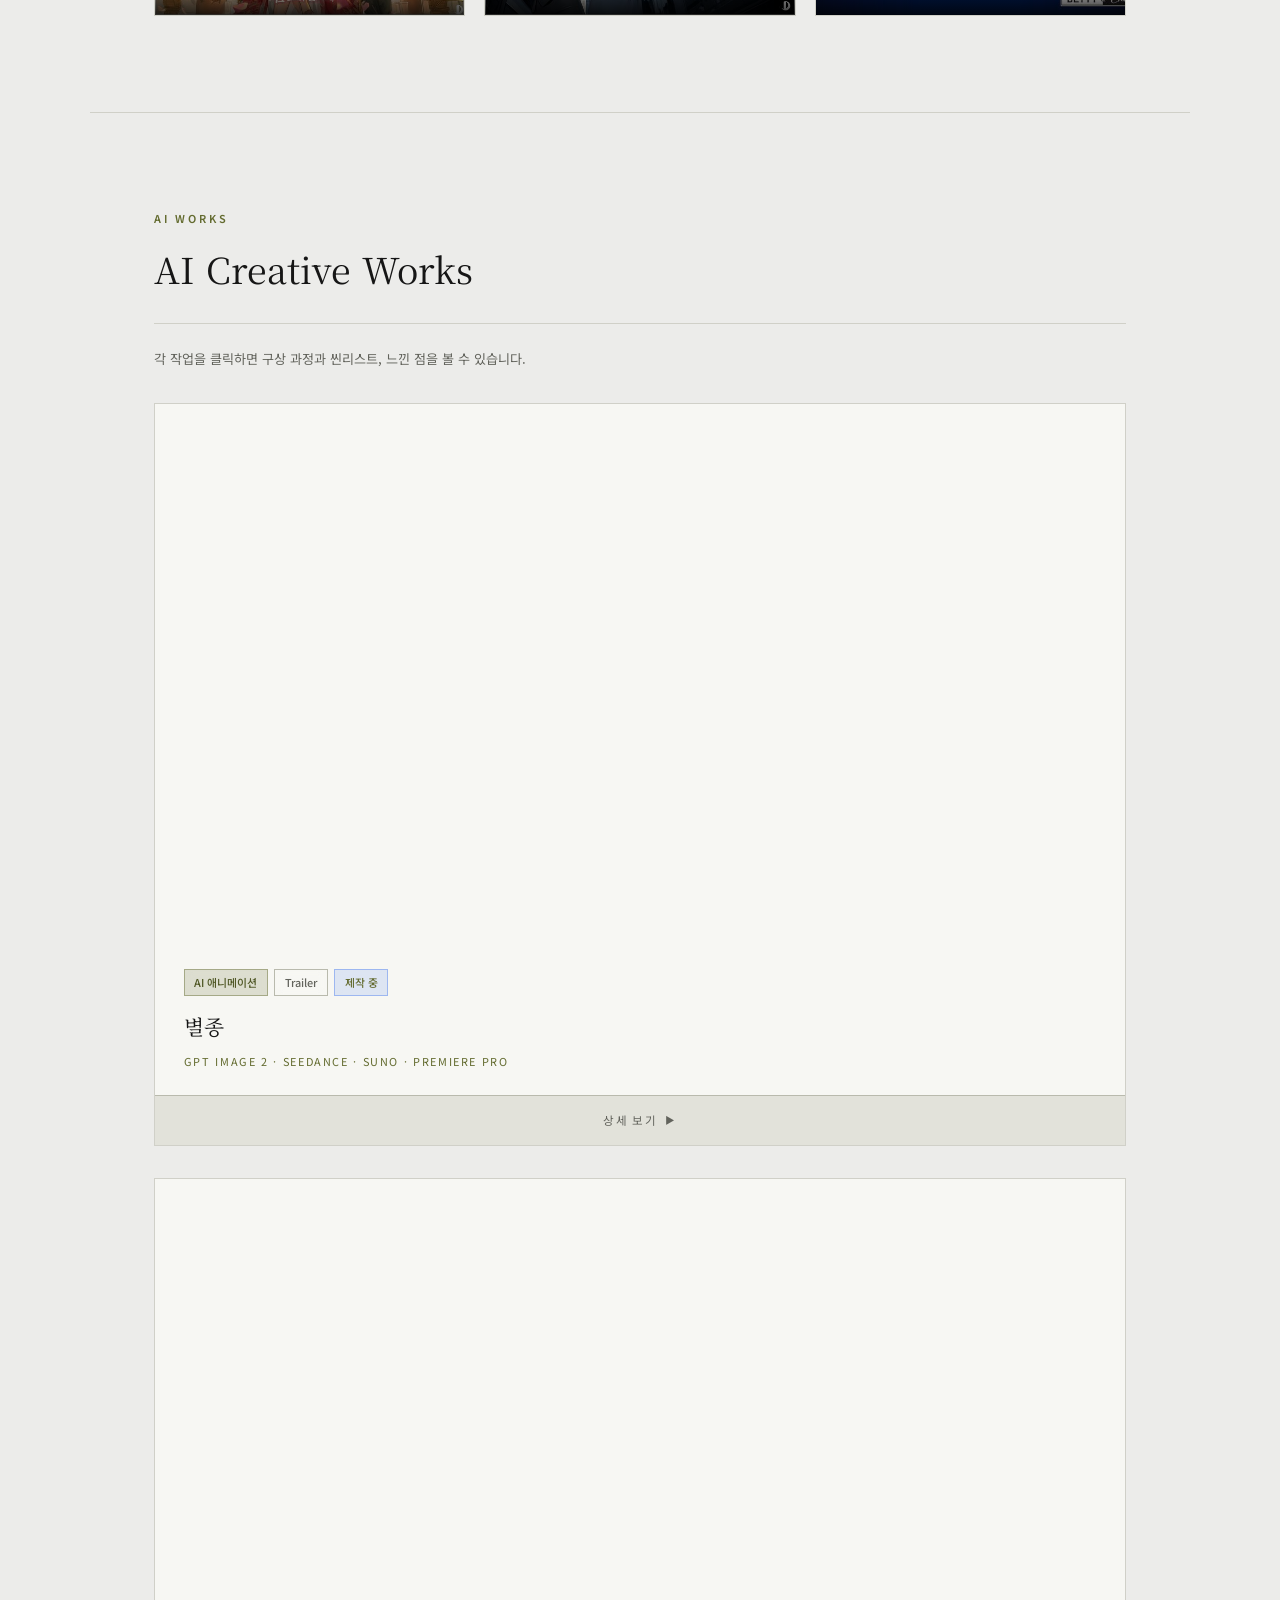
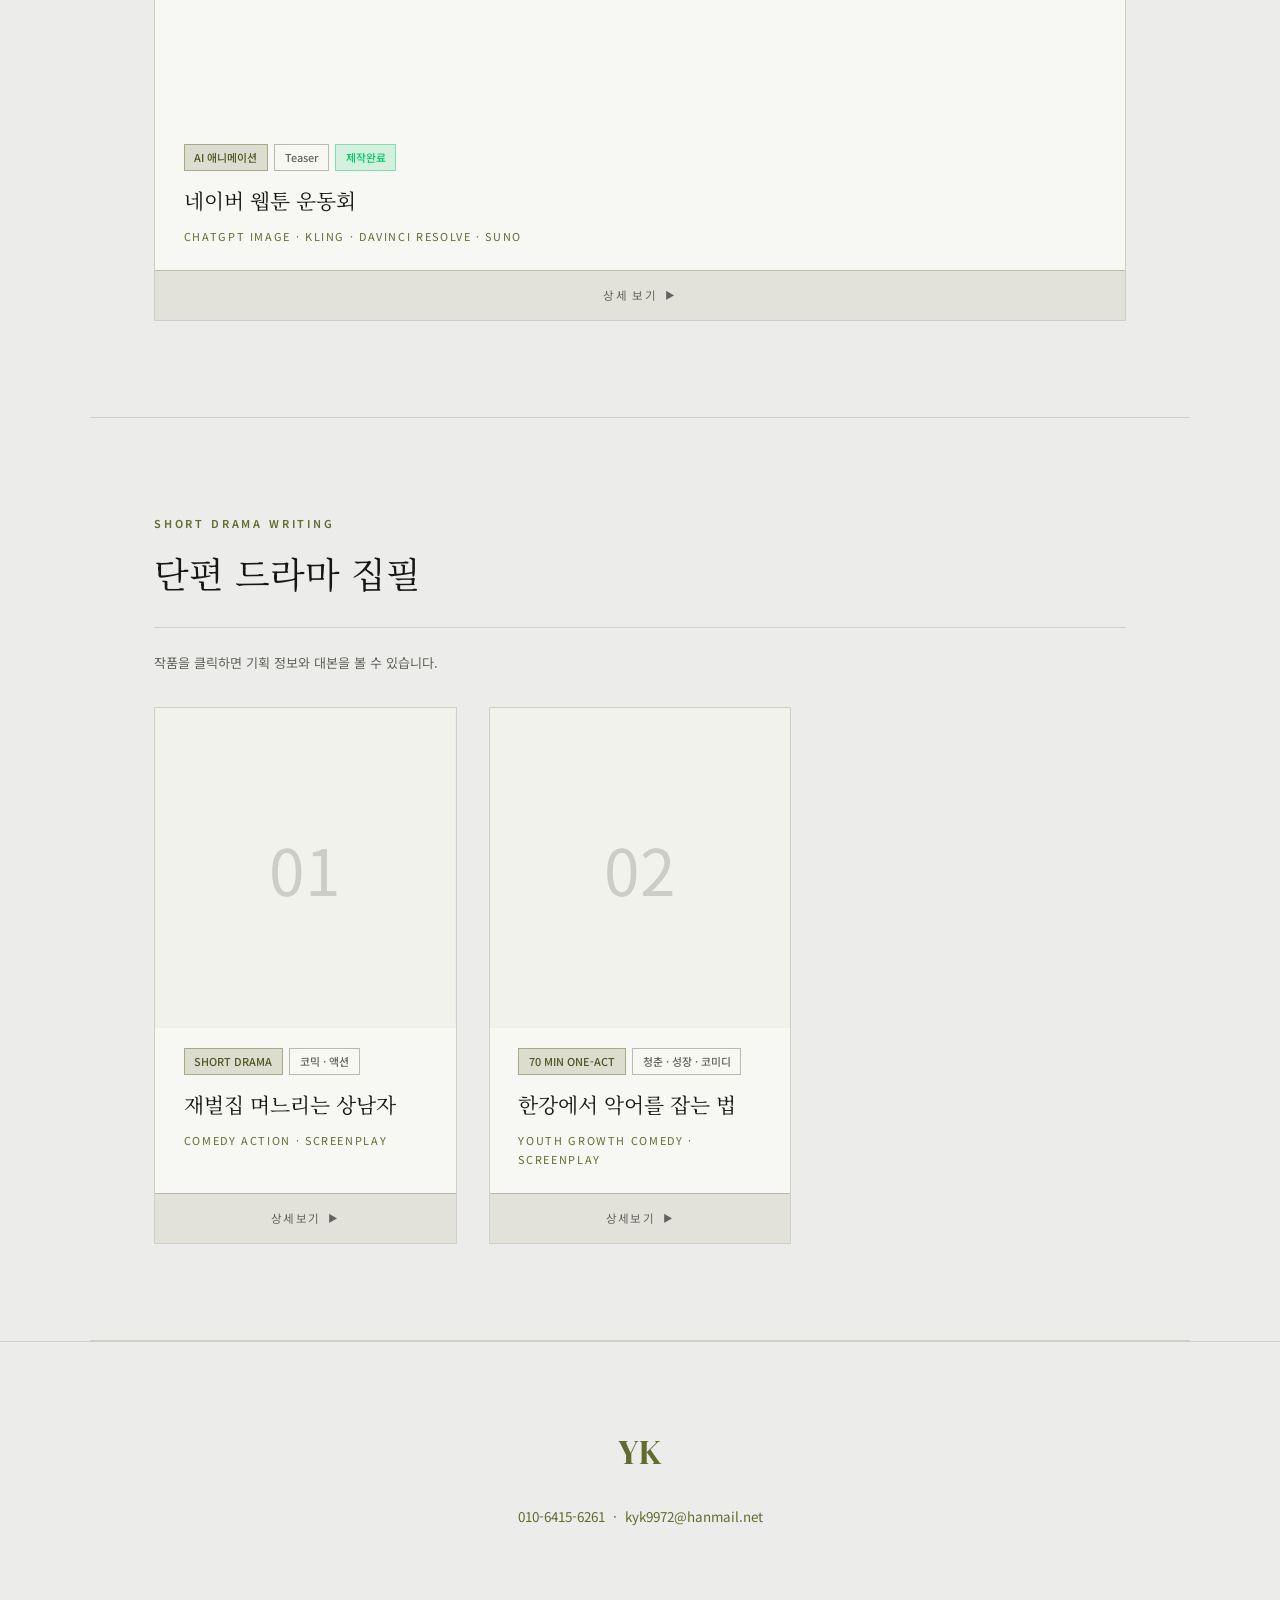
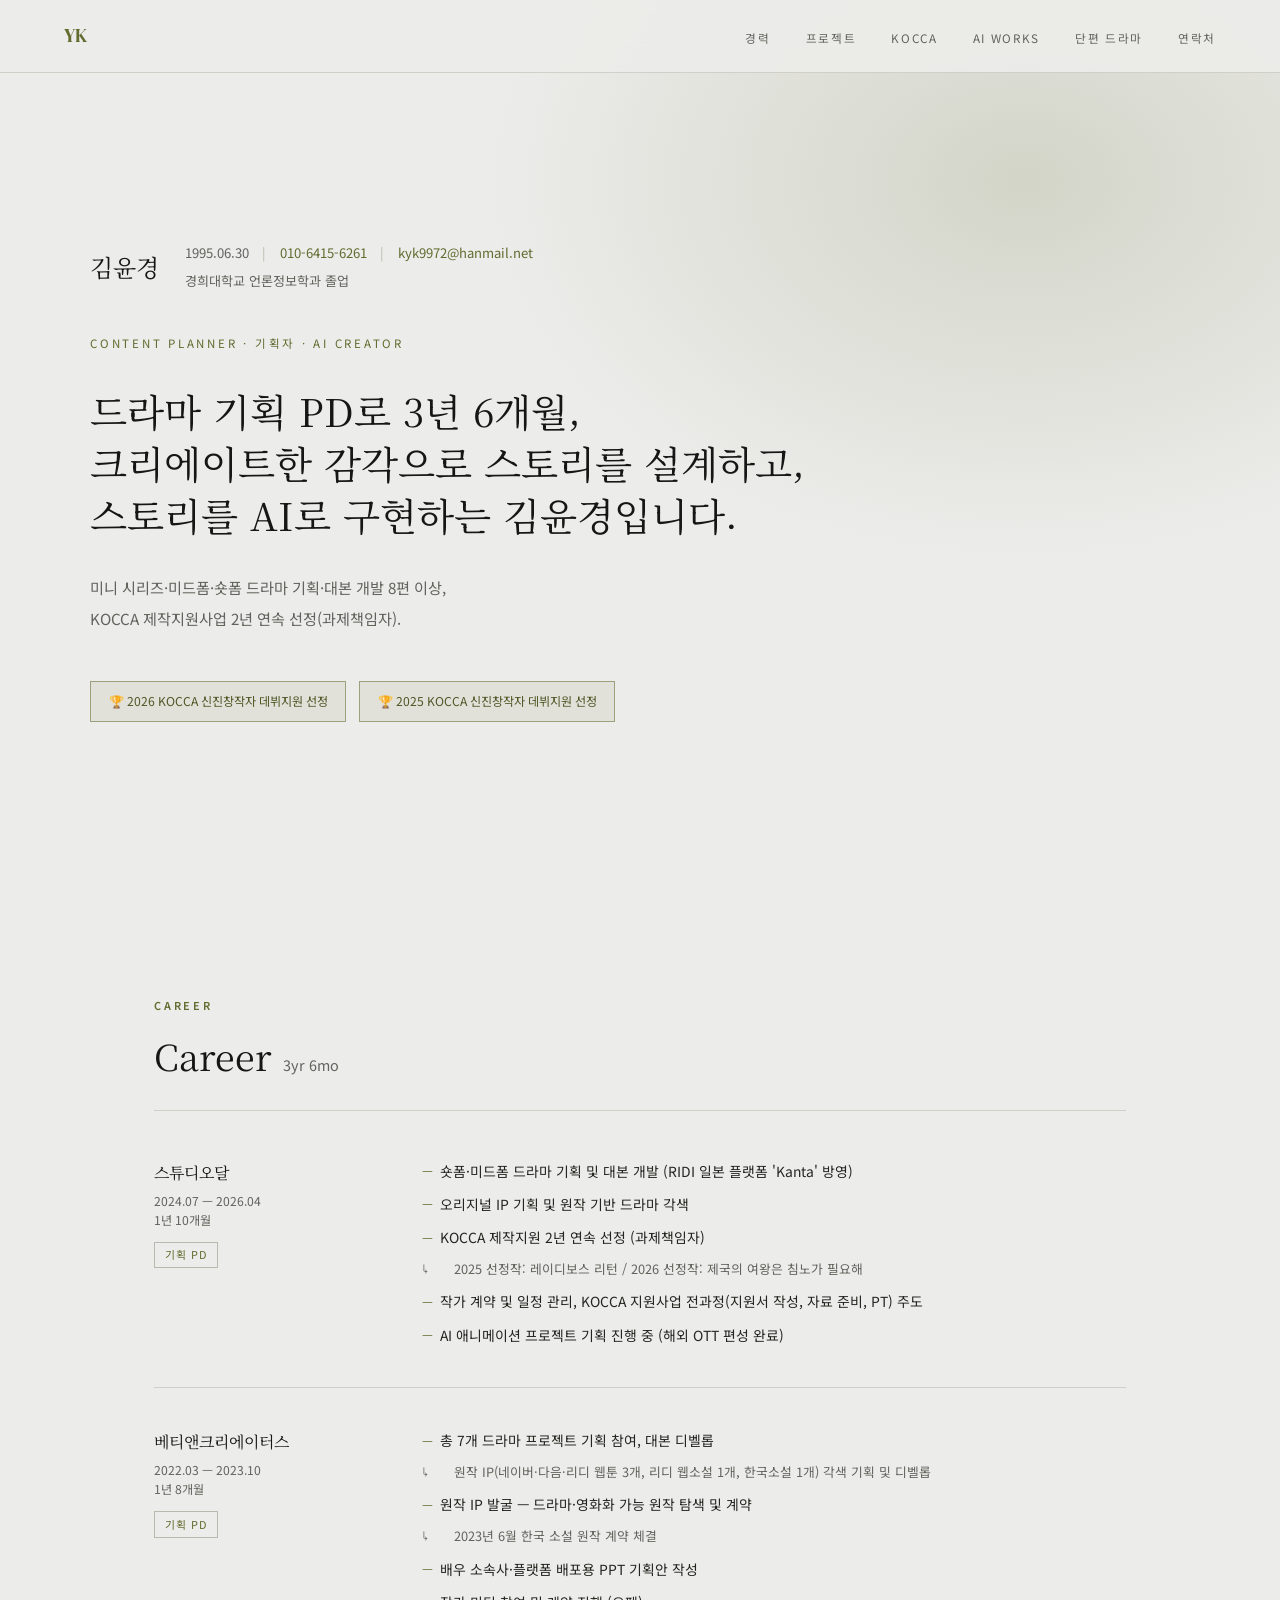
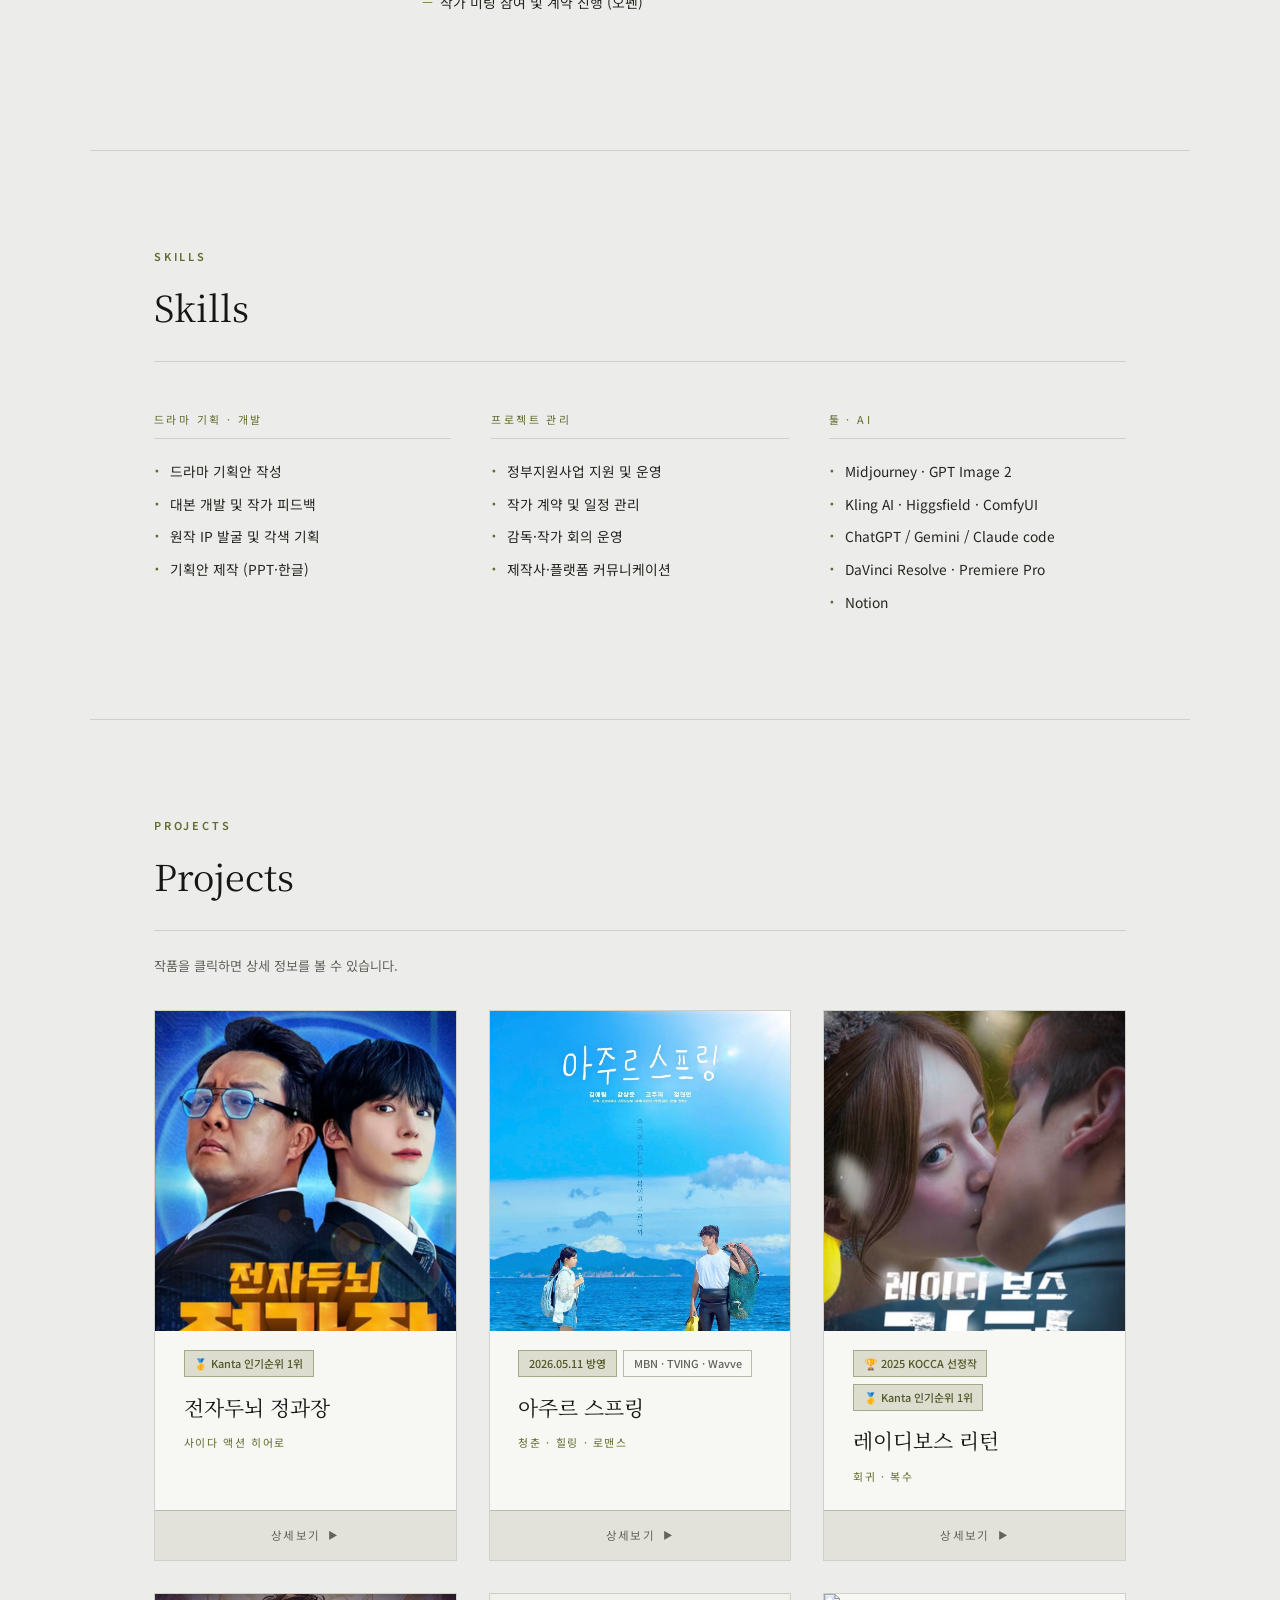
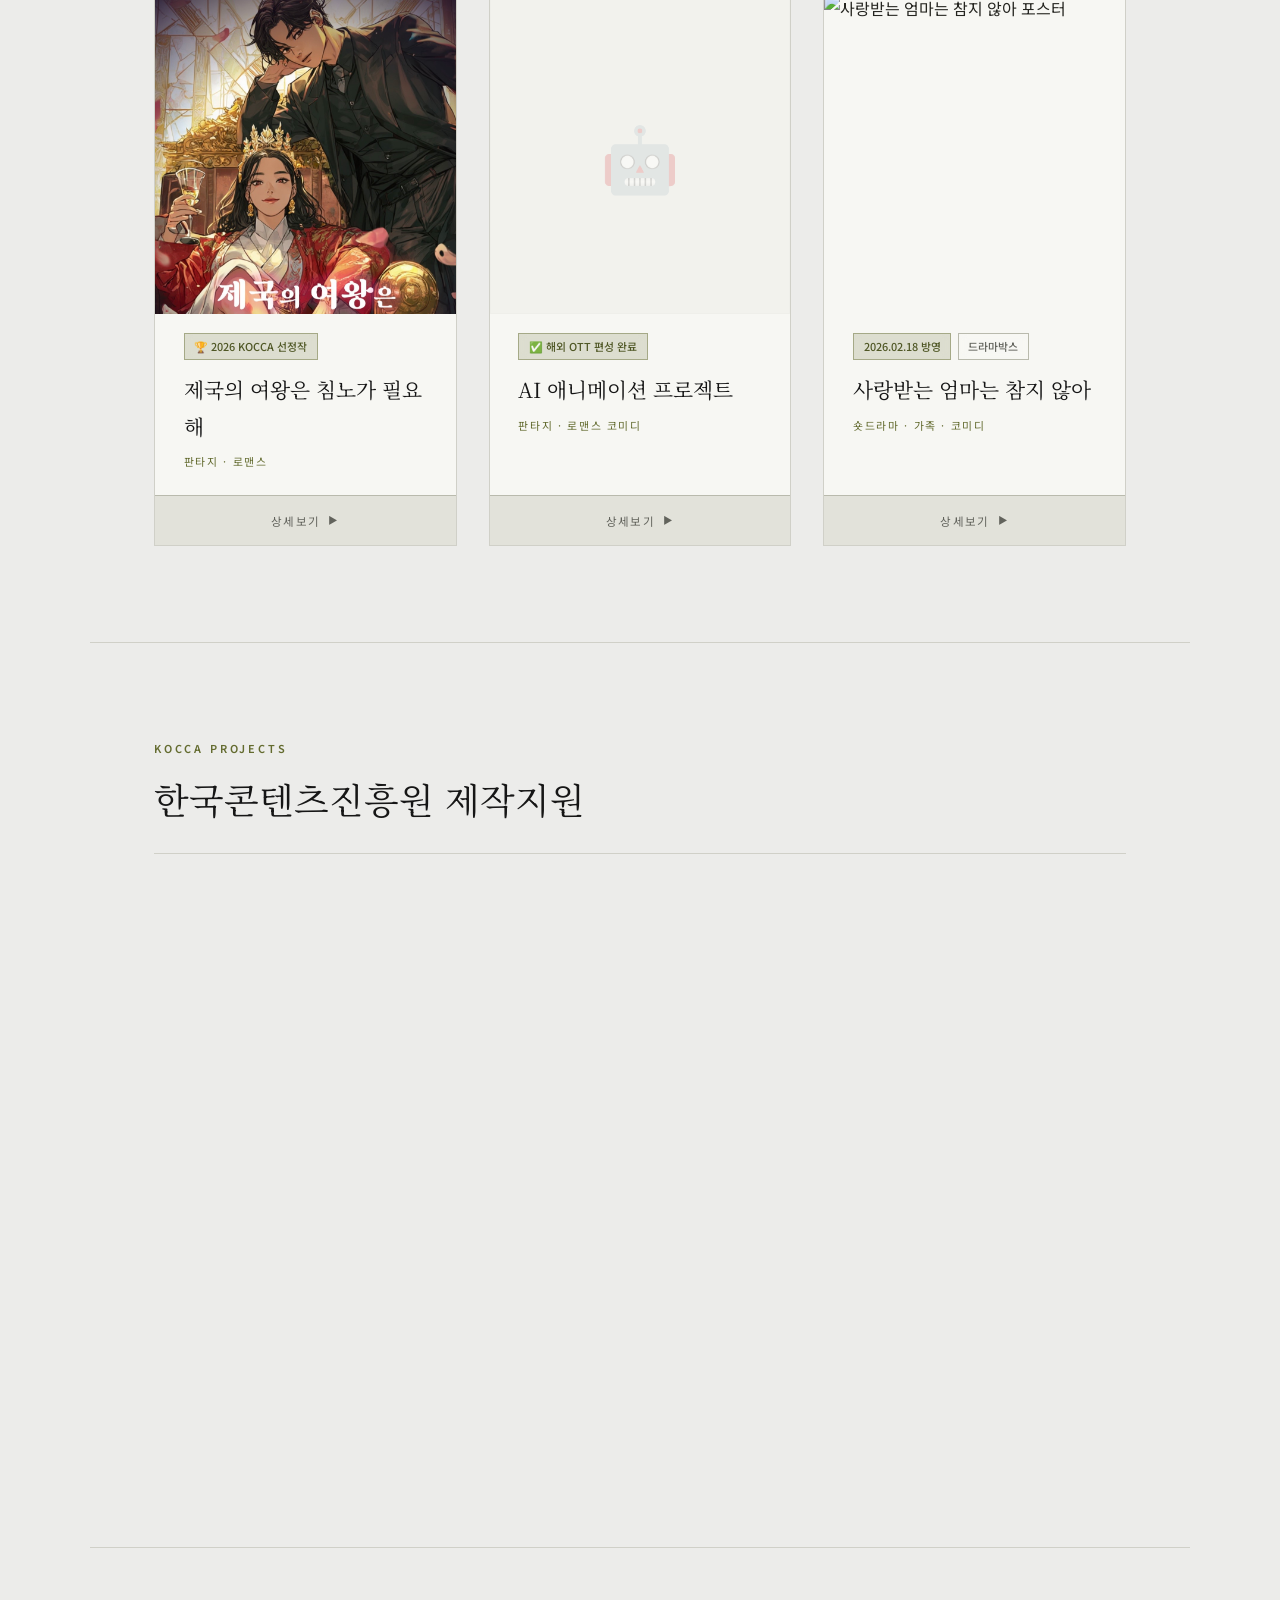
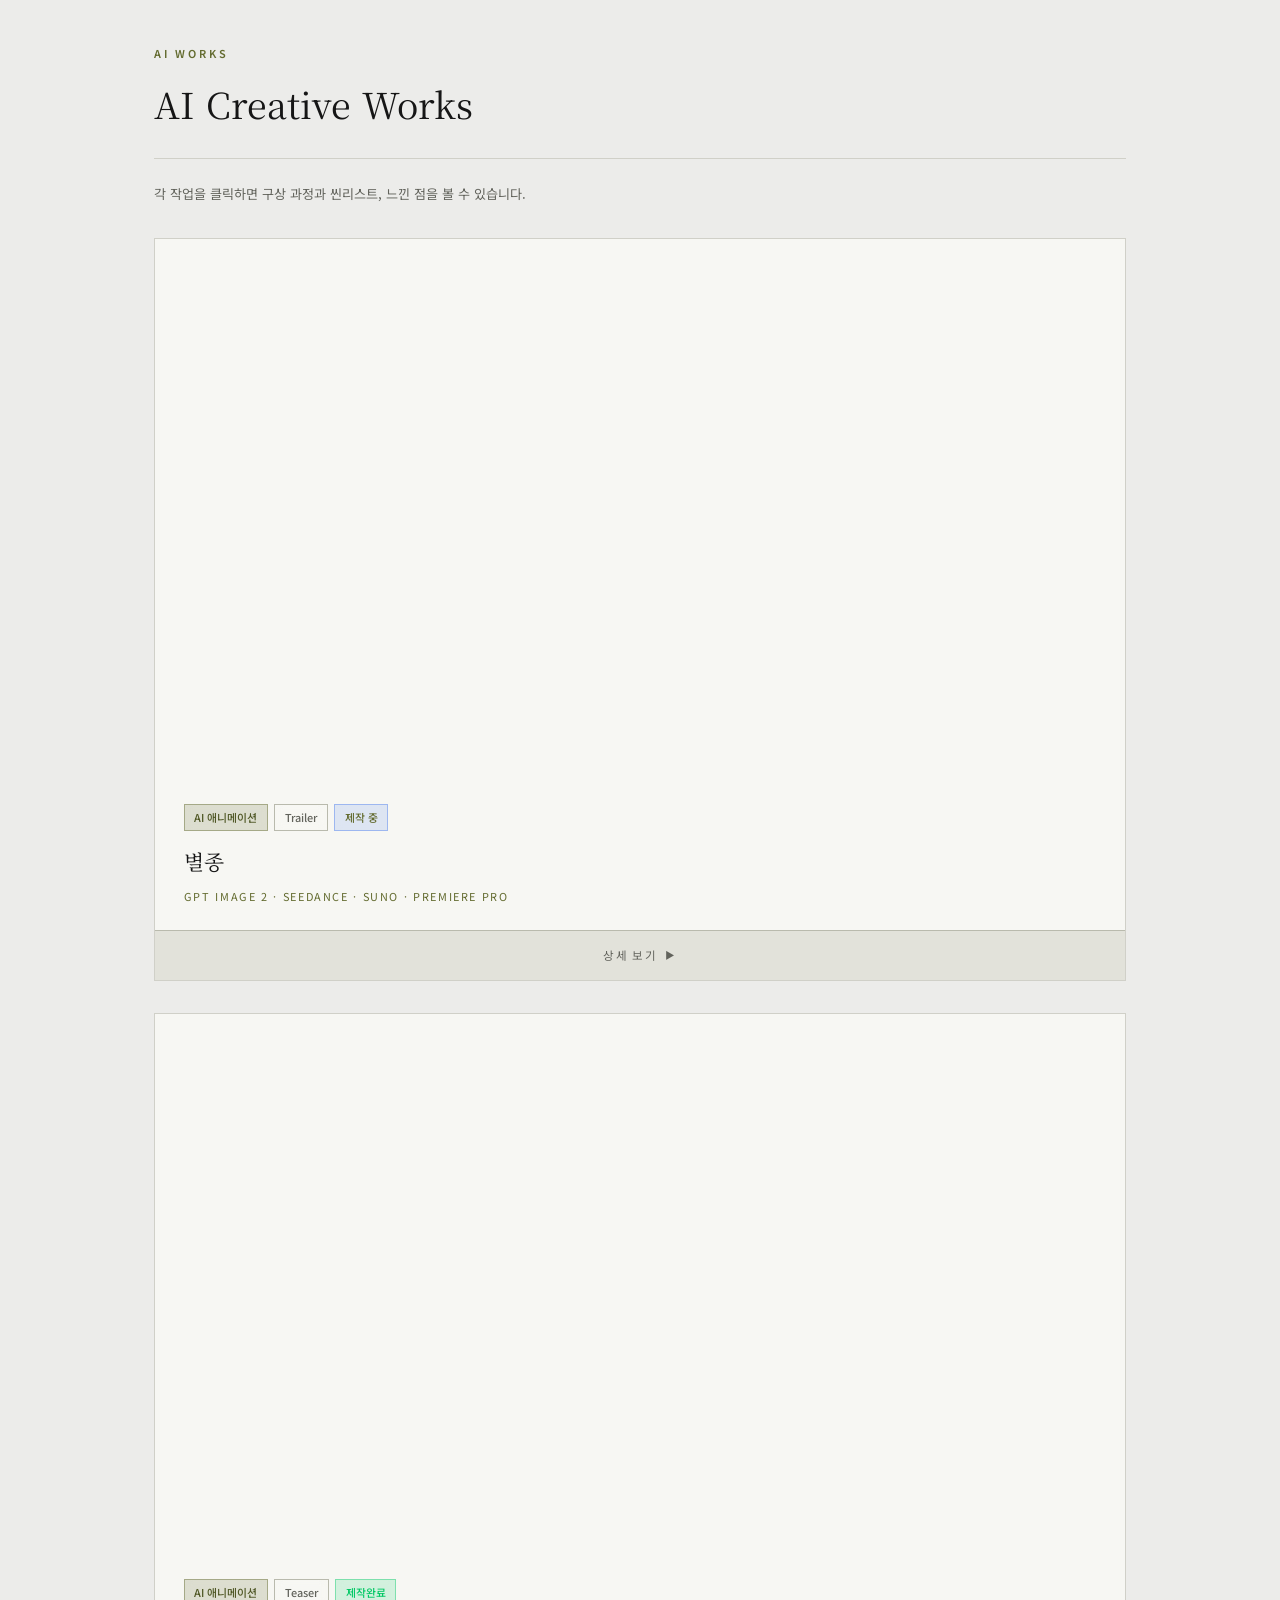
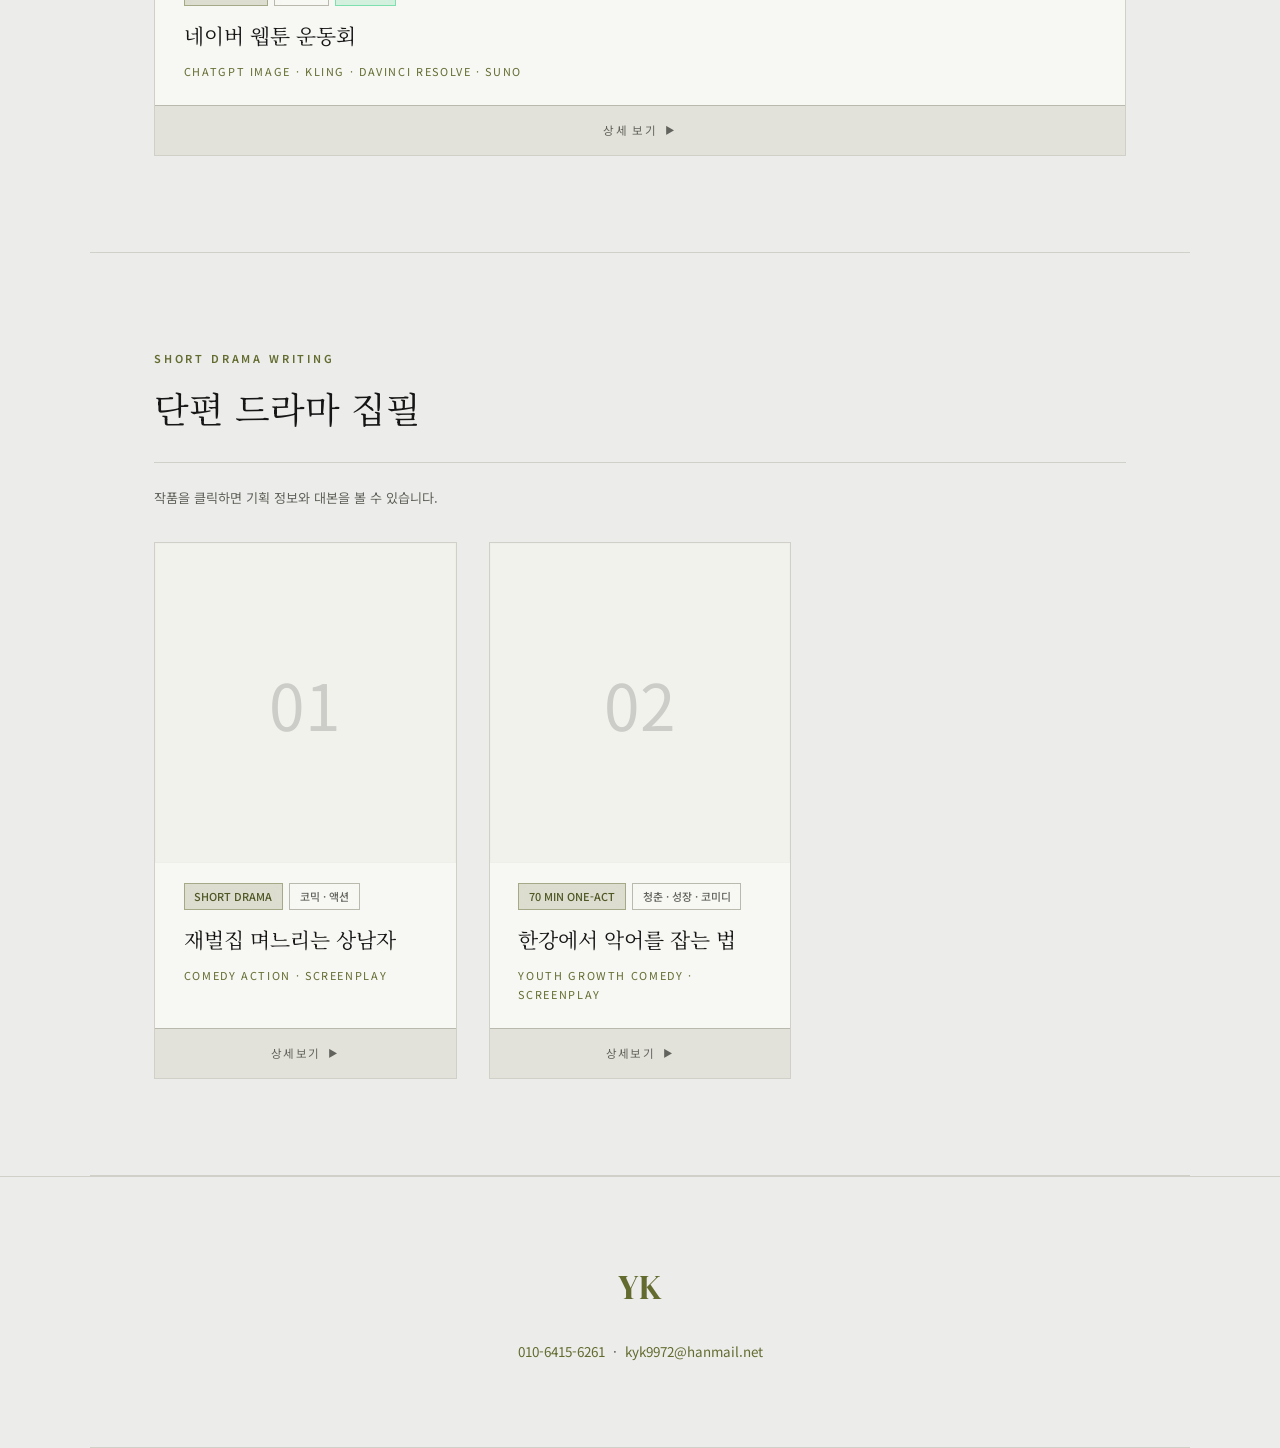
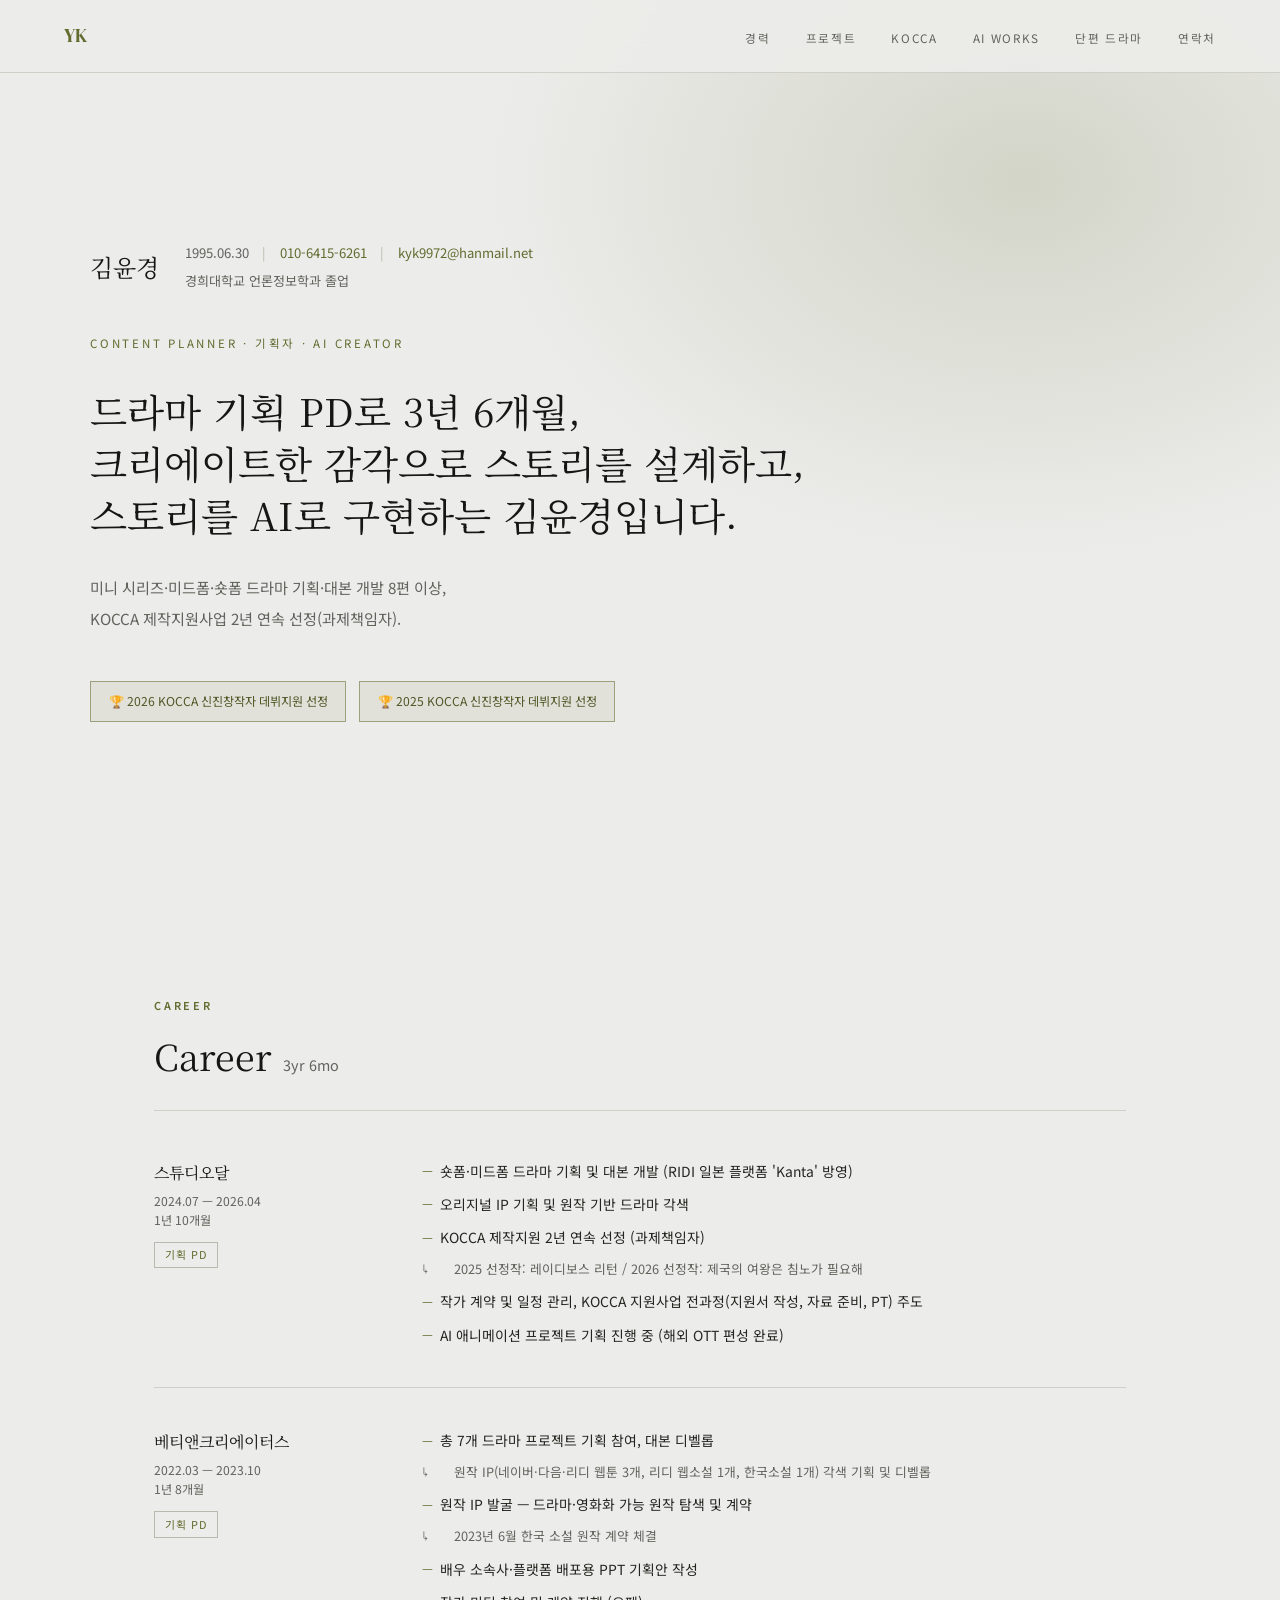
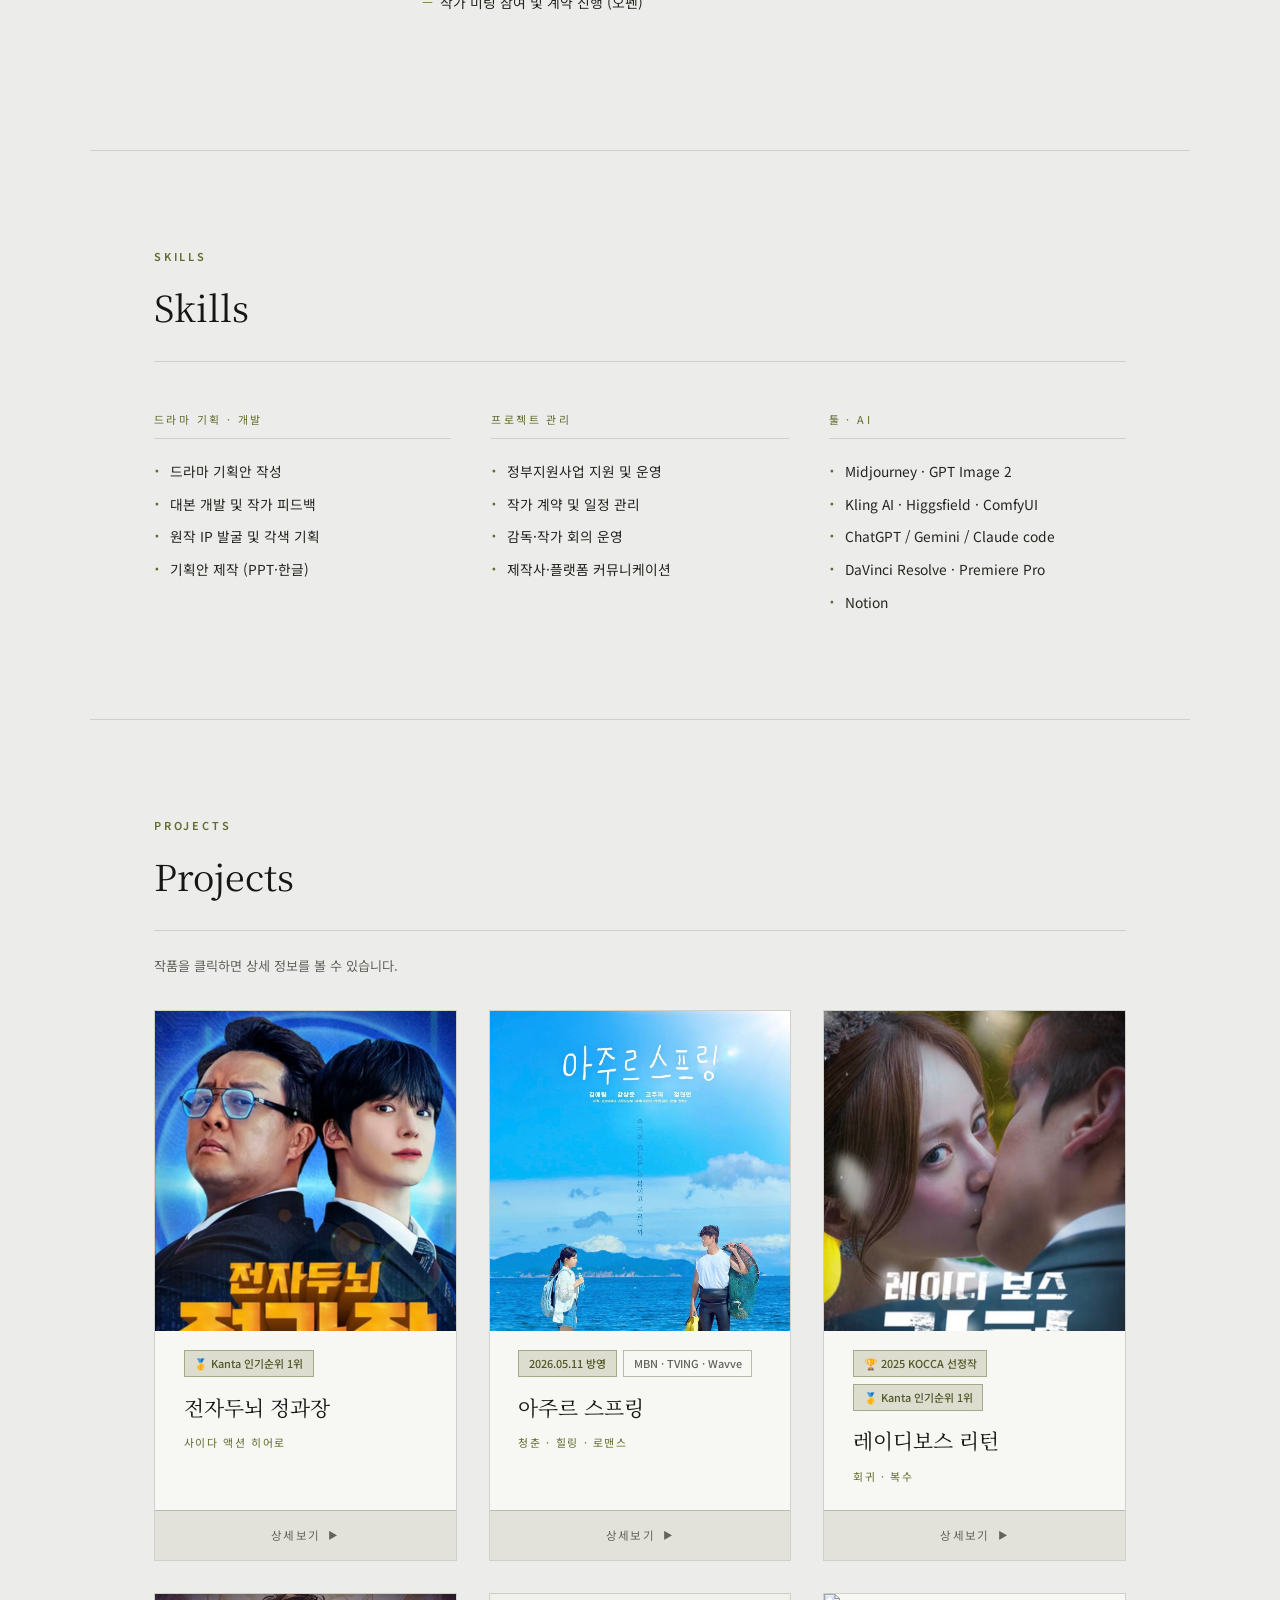
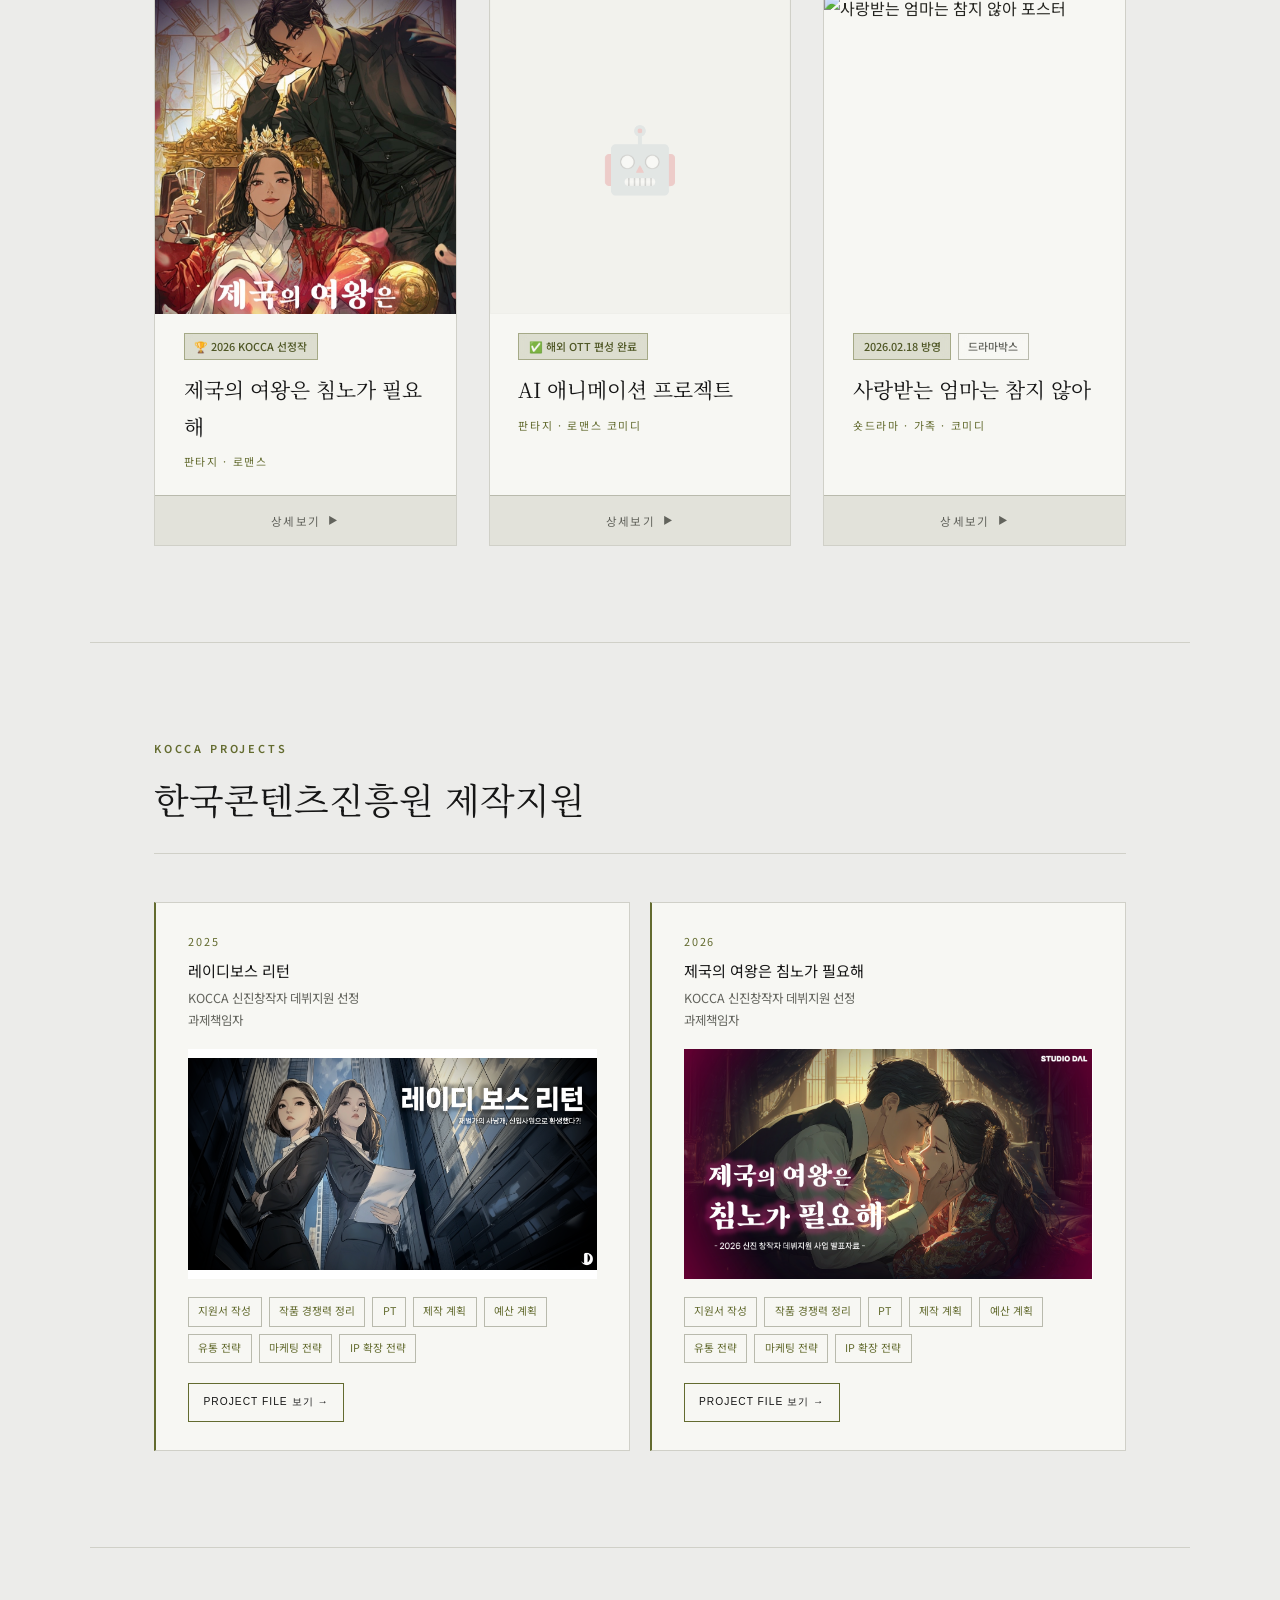
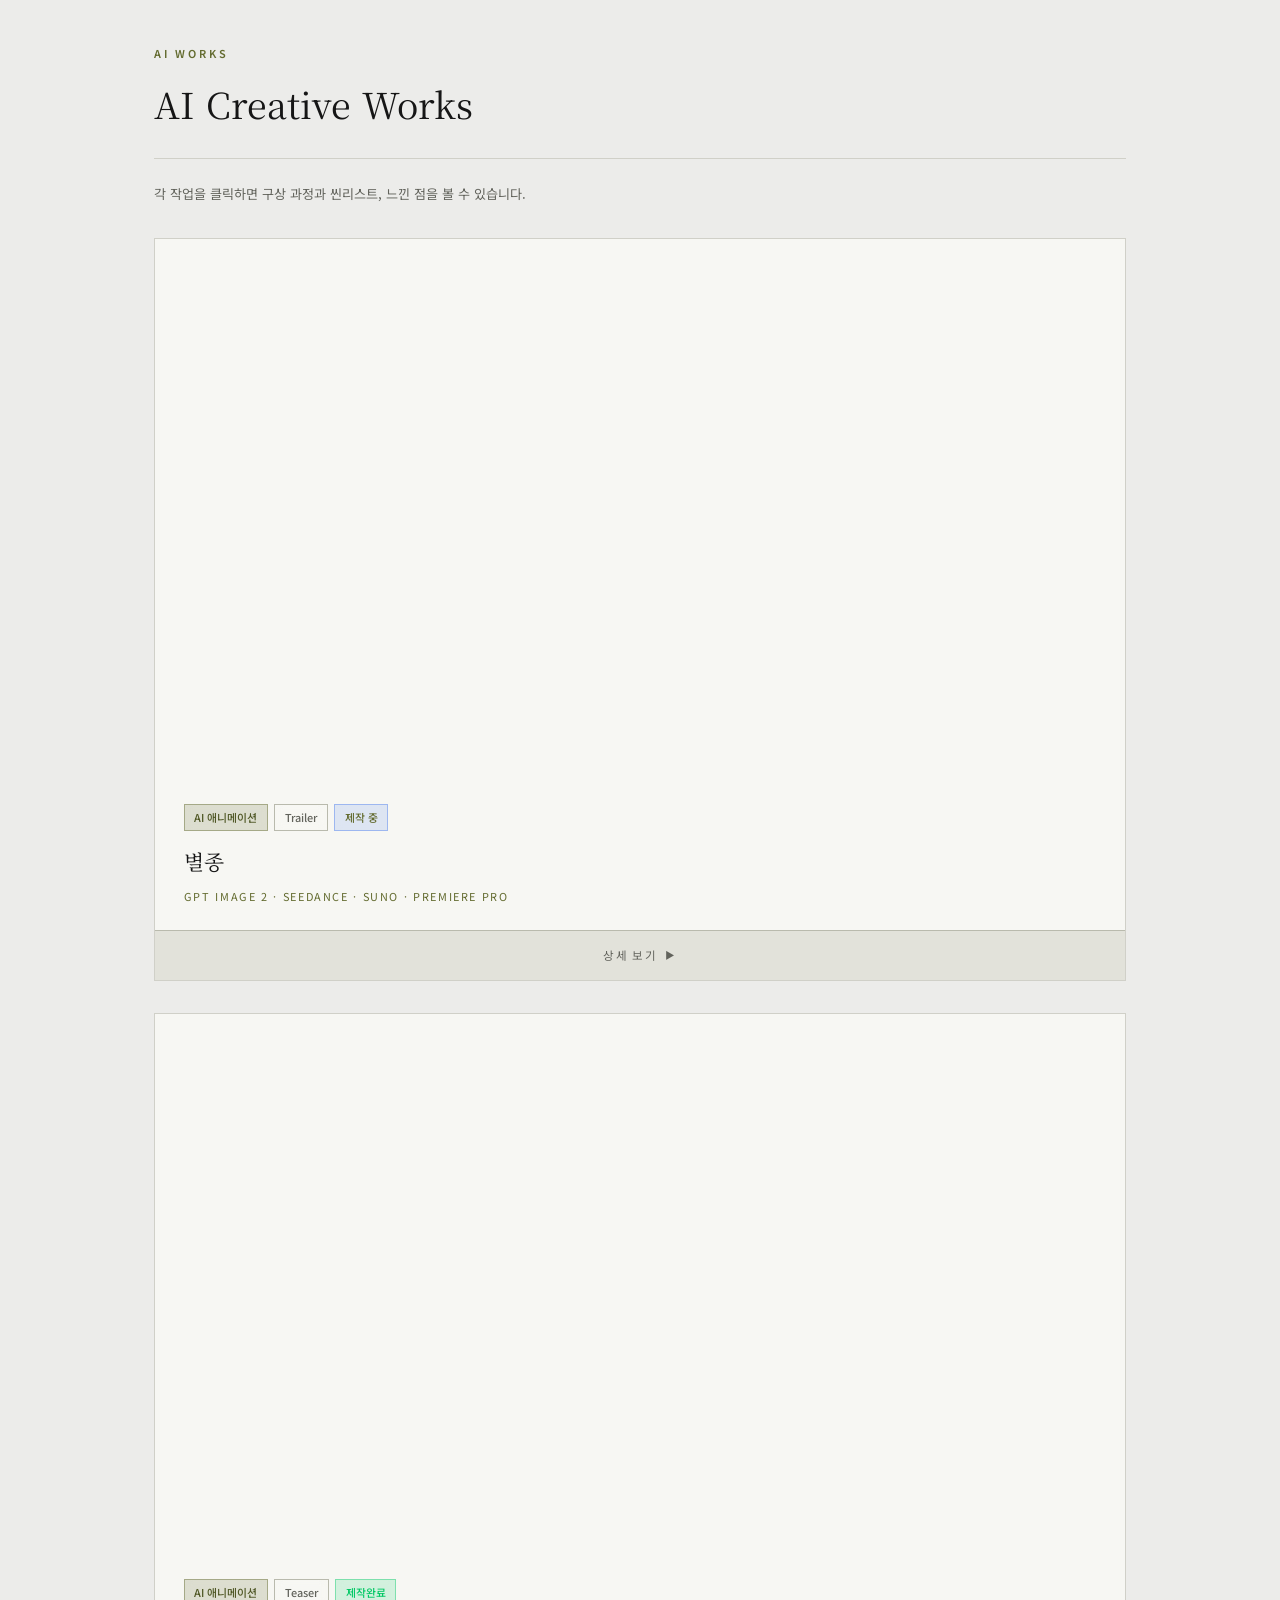
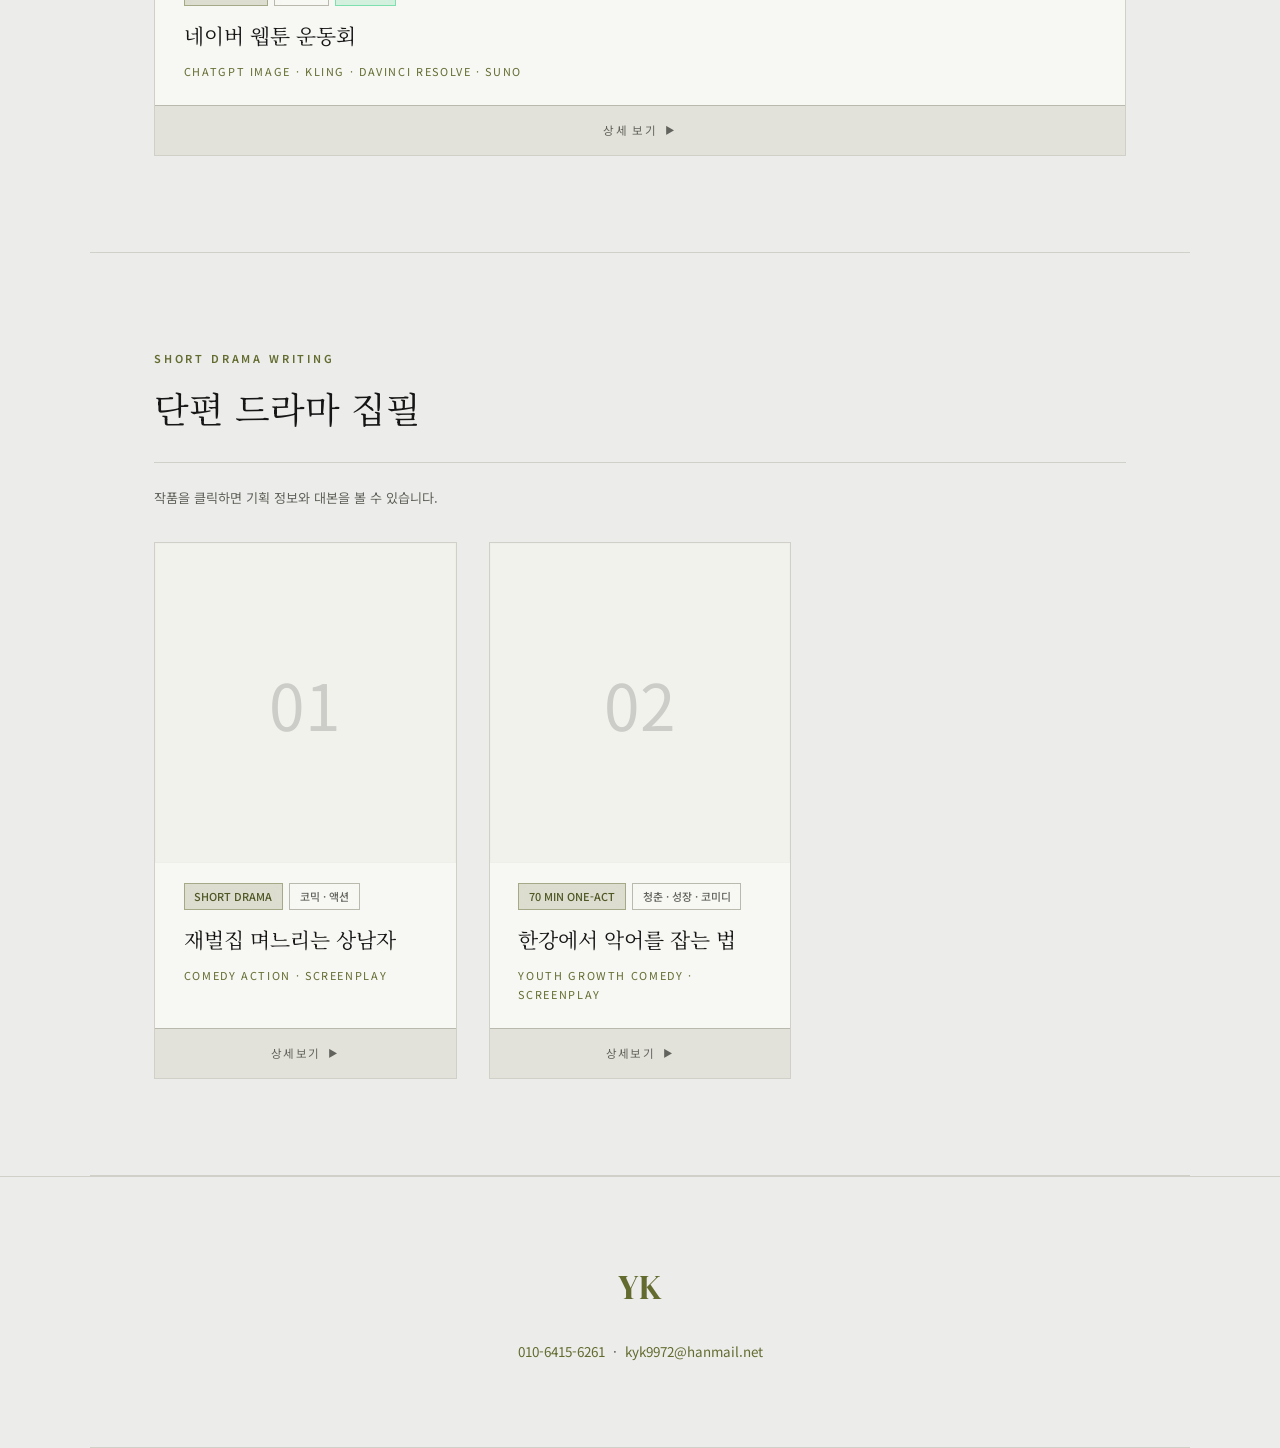
